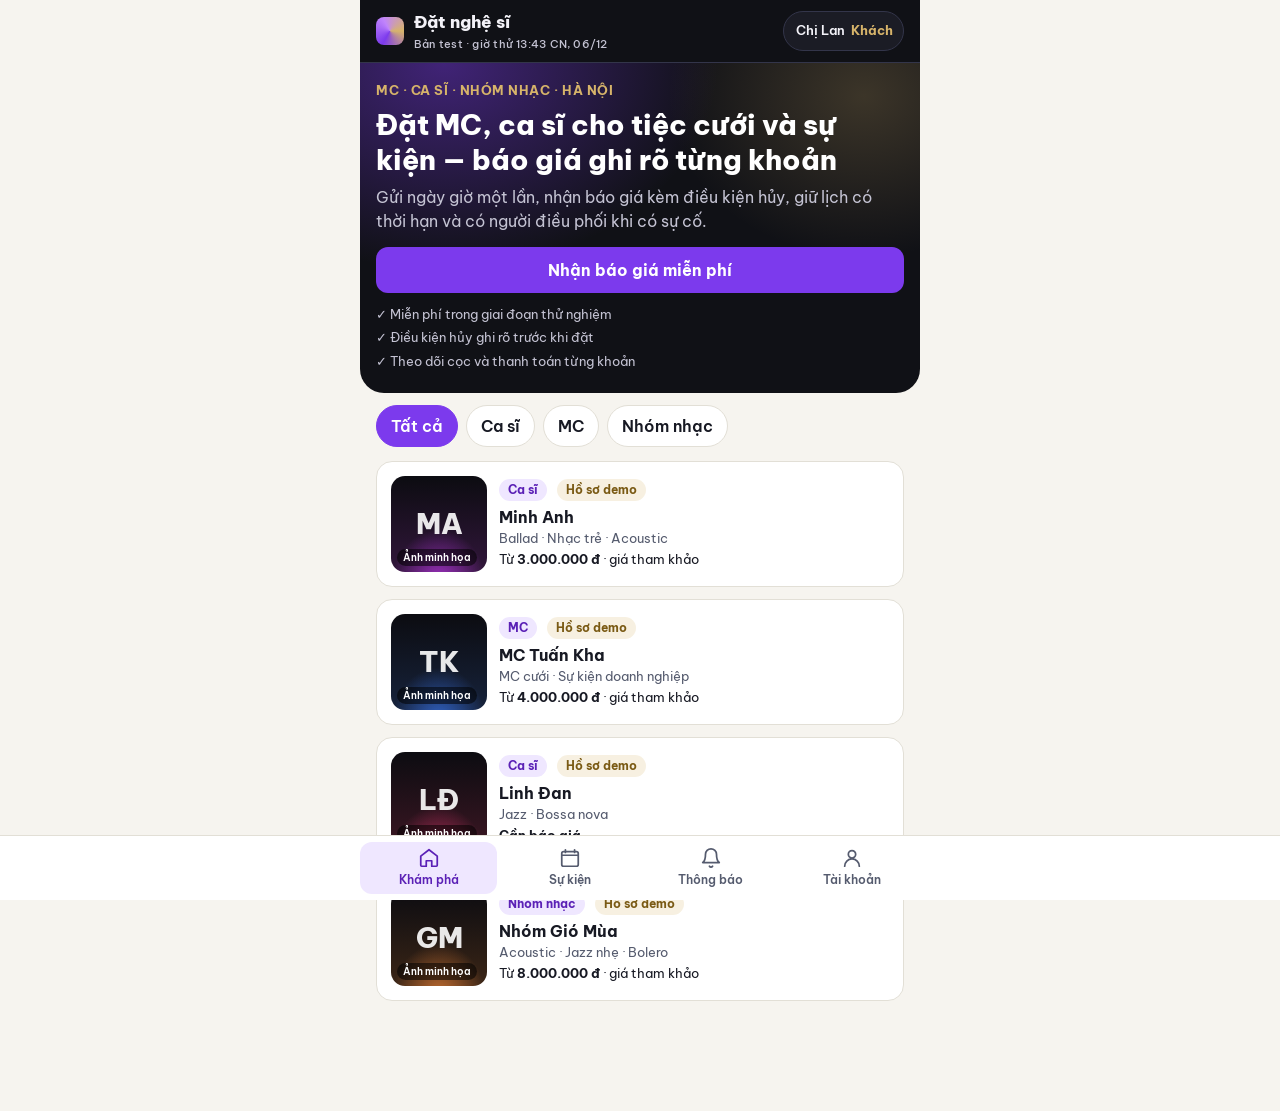
==== index.html @ c124b243 "Add files via upload" ====
<!doctype html>
<html lang="vi">
<head>
<meta charset="utf-8">
<meta name="viewport" content="width=device-width,initial-scale=1,viewport-fit=cover">
<title>Đặt nghệ sĩ — bản test</title>
<meta name="description" content="Bản test: đặt MC, ca sĩ, nhóm nhạc cho tiệc cưới và sự kiện tại Hà Nội.">
<meta name="robots" content="noindex,nofollow">
<meta name="theme-color" content="#101116">
<meta name="apple-mobile-web-app-capable" content="yes">
<meta name="mobile-web-app-capable" content="yes">
<meta name="apple-mobile-web-app-status-bar-style" content="black-translucent">
<meta name="apple-mobile-web-app-title" content="Đặt nghệ sĩ">
<link rel="icon" href="data:image/svg+xml,%3Csvg xmlns='http://www.w3.org/2000/svg' viewBox='0 0 32 32'%3E%3Crect width='32' height='32' rx='8' fill='%237c3aed'/%3E%3Ccircle cx='16' cy='12' r='6' fill='%23d7b46a'/%3E%3Crect x='14' y='17' width='4' height='10' rx='2' fill='%23fff'/%3E%3C/svg%3E">
<link rel="preconnect" href="https://fonts.googleapis.com">
<link rel="preconnect" href="https://fonts.gstatic.com" crossorigin>
<link rel="stylesheet" href="https://fonts.googleapis.com/css2?family=Be+Vietnam+Pro:wght@400;500;600;700;800&display=swap">
<style>
/* Bố cục: khung ứng dụng điện thoại — đầu trang dính, nội dung cuộn, thanh tab dưới. Vùng khám phá là "sân khấu" tối; vùng giao dịch nền giấy sáng (§18). */
:root{
  --stage:#101116; --stage-2:#1b1c25; --stage-line:#33354a; --on-stage:#f3f2f8; --on-stage-2:#c4c3d3;
  --bg:#f6f4ef; --card:#ffffff; --ink:#171923; --ink-2:#555b6e; --line:#e2dfd6;
  --brand:#7c3aed; --brand-ink:#5b21b6; --brand-soft:#efe7ff; --gold:#d7b46a; --gold-ink:#7a5a14;
  --ok:#166534; --ok-bg:#dcfce7; --warn:#8a4b00; --warn-bg:#fff1d6; --bad:#b42318; --bad-bg:#fee4e2; --info:#1e4fa3; --info-bg:#e0ebff; --mute-bg:#eceae4;
  --font:"Be Vietnam Pro",system-ui,-apple-system,"Segoe UI",Roboto,sans-serif;
}
@media (prefers-color-scheme: dark){:root:not([data-theme="light"]){
  --bg:#14151c; --card:#1d1f29; --ink:#eeedf5; --ink-2:#a9abbd; --line:#30323f;
  --brand:#8b5cf6; --brand-ink:#c4b5fd; --brand-soft:#2a2340; --gold-ink:#e2c88a;
  --ok:#86efac; --ok-bg:#12301e; --warn:#fcd38a; --warn-bg:#35270e; --bad:#fca5a5; --bad-bg:#3a1616; --info:#a5c4ff; --info-bg:#16233c; --mute-bg:#262834; color-scheme:dark}}
:root[data-theme="dark"]{
  --bg:#14151c; --card:#1d1f29; --ink:#eeedf5; --ink-2:#a9abbd; --line:#30323f;
  --brand:#8b5cf6; --brand-ink:#c4b5fd; --brand-soft:#2a2340; --gold-ink:#e2c88a;
  --ok:#86efac; --ok-bg:#12301e; --warn:#fcd38a; --warn-bg:#35270e; --bad:#fca5a5; --bad-bg:#3a1616; --info:#a5c4ff; --info-bg:#16233c; --mute-bg:#262834; color-scheme:dark}
*{box-sizing:border-box}
html,body{height:100%}
body{margin:0;background:var(--bg);color:var(--ink);font-family:var(--font);font-size:16px;line-height:1.5;-webkit-tap-highlight-color:transparent}
body::before{content:"";position:fixed;inset:0 0 auto;height:env(safe-area-inset-top,0px);z-index:10;background:var(--stage)}
button,input,select,textarea{font:inherit;color:inherit}
h1,h2,h3{margin:0;line-height:1.25;text-wrap:balance}
p{margin:0}
:focus-visible{outline:3px solid var(--gold);outline-offset:2px;border-radius:8px}
.app{max-width:560px;margin:0 auto;min-height:100%;display:flex;flex-direction:column}
.wrap{padding-left:max(16px,env(safe-area-inset-left,0px));padding-right:max(16px,env(safe-area-inset-right,0px))}
/* đầu trang */
.top{position:sticky;top:env(safe-area-inset-top,0px);z-index:5;background:var(--stage);color:var(--on-stage);display:flex;align-items:center;gap:10px;padding-block:10px;border-bottom:1px solid var(--stage-line)}
.mark{width:28px;height:28px;border-radius:8px;flex:none;background:conic-gradient(from 210deg,#7c3aed,#c084fc,#d7b46a,#7c3aed)}
.brand{font-weight:800;font-size:17px;min-width:0}
.brand small{display:block;font-weight:500;font-size:11px;color:var(--on-stage-2);letter-spacing:.02em}
.who{margin-left:auto;white-space:nowrap;flex:none;display:flex;align-items:center;gap:6px;background:var(--stage-2);border:1px solid var(--stage-line);border-radius:999px;padding:6px 10px 6px 12px;min-height:40px;font-size:13px;font-weight:600;cursor:pointer}
.who .r{color:var(--gold);font-weight:700}
.back{display:inline-flex;align-items:center;gap:6px;min-height:44px;background:none;border:0;color:var(--brand-ink);font-weight:600;padding:0;cursor:pointer}
main{flex:1;padding-block:14px 110px}
/* thanh tab dưới */
.tabs{position:fixed;left:0;right:0;bottom:0;z-index:6;background:var(--card);border-top:1px solid var(--line);padding:6px max(8px,env(safe-area-inset-right,0px)) calc(6px + env(safe-area-inset-bottom,0px)) max(8px,env(safe-area-inset-left,0px))}
.tabs .in{max-width:560px;margin:0 auto;display:grid;grid-template-columns:repeat(4,1fr);gap:4px}
.tab{position:relative;display:flex;flex-direction:column;align-items:center;gap:2px;min-height:52px;justify-content:center;border:0;background:none;border-radius:12px;color:var(--ink-2);font-size:12px;font-weight:600;cursor:pointer}
.tab svg{width:22px;height:22px}
.tab[aria-current="page"]{color:var(--brand-ink);background:var(--brand-soft)}
.dot{position:absolute;top:4px;right:calc(50% - 22px);min-width:18px;height:18px;padding:0 5px;border-radius:999px;background:var(--bad);color:#fff;font-size:11px;display:grid;place-items:center}
/* chung */
.stack{display:grid;gap:12px}
.row{display:flex;gap:10px;align-items:center;flex-wrap:wrap}
.between{display:flex;justify-content:space-between;align-items:flex-start;gap:10px}
.muted{color:var(--ink-2)} .small{font-size:13px}
.card{background:var(--card);border:1px solid var(--line);border-radius:16px;padding:14px}
.kicker{font-size:12px;font-weight:700;letter-spacing:.04em;text-transform:uppercase;color:var(--ink-2)}
.h1{font-size:24px;font-weight:800} .h2{font-size:19px;font-weight:700} .h3{font-size:16px;font-weight:700}
.btn{display:inline-flex;align-items:center;justify-content:center;gap:8px;min-height:46px;padding:10px 16px;border-radius:12px;border:1.5px solid transparent;font-weight:700;cursor:pointer;text-align:center}
.btn:active{translate:0 1px}
.btn:disabled{opacity:.45;cursor:not-allowed}
.primary{background:var(--brand);color:#fff}
.outline{background:transparent;border-color:var(--brand);color:var(--brand-ink)}
.ghost{background:transparent;border-color:var(--line);color:var(--ink)}
.danger{background:transparent;border-color:var(--bad);color:var(--bad)}
.block{width:100%}
.badge{display:inline-flex;align-items:center;padding:2px 10px;border-radius:999px;font-size:12px;font-weight:700;white-space:nowrap}
.t-ok{background:var(--ok-bg);color:var(--ok)} .t-warn{background:var(--warn-bg);color:var(--warn)} .t-bad{background:var(--bad-bg);color:var(--bad)} .t-info{background:var(--info-bg);color:var(--info)} .t-mute{background:var(--mute-bg);color:var(--ink-2)}
.chip{display:inline-block;padding:2px 9px;border-radius:999px;font-size:12px;font-weight:700;background:var(--brand-soft);color:var(--brand-ink)}
.chip.demo{background:rgba(215,180,106,.2);color:var(--gold-ink)}
label{font-size:14px;font-weight:600}
.field{display:grid;gap:5px}
input,select,textarea{width:100%;min-height:46px;padding:10px 12px;border-radius:12px;border:1.5px solid var(--line);background:var(--card)}
textarea{min-height:84px;resize:vertical}
input:focus,select:focus,textarea:focus{outline:none;border-color:var(--brand);box-shadow:0 0 0 3px rgba(124,58,237,.18)}
.hint{font-size:13px;color:var(--ink-2)}
.err{background:var(--bad-bg);color:var(--bad);border-radius:12px;padding:10px 12px;font-weight:600;font-size:14px}
.okmsg{background:var(--ok-bg);color:var(--ok);border-radius:12px;padding:10px 12px;font-weight:600;font-size:14px}
.two{display:grid;gap:10px;grid-template-columns:1fr 1fr}
.money{display:grid;gap:4px;font-variant-numeric:tabular-nums}
.money div{display:flex;justify-content:space-between;gap:10px;padding:4px 0;border-bottom:1px dashed var(--line)}
.money .tot{font-weight:800;border-bottom:0}
.list{display:grid;gap:8px;margin:0;padding:0;list-style:none}
.empty{border:1.5px dashed var(--line);border-radius:16px;padding:18px;text-align:center;color:var(--ink-2)}
/* sân khấu khám phá */
.stage{background:var(--stage);color:var(--on-stage);margin-top:-14px;padding-block:18px 22px;border-radius:0 0 24px 24px;position:relative;overflow:hidden}
.stage::before{content:"";position:absolute;inset:0;background:radial-gradient(70% 90% at 15% 0%,rgba(124,58,237,.45),transparent 70%),radial-gradient(50% 70% at 90% 10%,rgba(215,180,106,.22),transparent 70%);pointer-events:none}
.stage>*{position:relative}
.stage h1{font-size:28px;font-weight:800;color:#fff;margin-top:6px}
.stage p{color:var(--on-stage-2);margin-top:8px}
.eyebrow{color:var(--gold);font-weight:700;font-size:13px;letter-spacing:.04em}
.trust{display:grid;gap:4px;margin-top:12px;font-size:13px;color:var(--on-stage-2)}
.filters{display:flex;gap:8px;overflow-x:auto;padding-block:12px 2px}
.pill{flex:none;min-height:40px;padding:8px 14px;border-radius:999px;border:1px solid var(--line);background:var(--card);font-weight:600;cursor:pointer}
.pill[aria-pressed="true"]{background:var(--brand);color:#fff;border-color:var(--brand)}
.artist{display:grid;grid-template-columns:96px 1fr;gap:12px;align-items:center;cursor:pointer;text-align:left;width:100%}
.vis{aspect-ratio:1;border-radius:14px;position:relative;overflow:hidden;background:radial-gradient(80% 90% at 50% 110%,hsl(var(--h) 75% 55% / .8),transparent 60%),linear-gradient(180deg,#0c0c11,hsl(var(--h) 45% 16%));display:grid;place-items:center;color:rgba(255,255,255,.9);font-weight:800;font-size:28px;max-width:100%}
.vis.big{aspect-ratio:16/9;border-radius:18px;font-size:46px}
.vis span{position:absolute;left:6px;bottom:6px;font-size:10px;font-weight:600;background:rgba(0,0,0,.55);color:#fff;padding:1px 6px;border-radius:99px}
.timeline{display:grid;grid-template-columns:repeat(5,1fr);gap:2px;font-size:11px;text-align:center;color:var(--ink-2)}
.timeline div{display:grid;justify-items:center;gap:4px}
.timeline i{width:24px;height:24px;border-radius:99px;border:2px solid var(--line);display:grid;place-items:center;font-style:normal;font-weight:700;font-size:12px;background:var(--card)}
.timeline .done i{background:var(--brand);border-color:var(--brand);color:#fff}
.timeline .cur{color:var(--ink);font-weight:700} .timeline .cur i{border-color:var(--brand);color:var(--brand-ink)}
.next{background:var(--brand-soft);border-radius:14px;padding:12px;font-weight:600}
.code{font-family:ui-monospace,Menlo,Consolas,monospace;font-weight:700;letter-spacing:.06em}
.thread{display:grid;gap:6px}
.msg{background:var(--card);border:1px solid var(--line);border-radius:12px;padding:8px 10px;max-width:88%}
.msg.me{margin-left:auto;background:var(--brand-soft);border-color:transparent}
.sev-khan{border-left:5px solid var(--bad)} .sev-cao{border-left:5px solid var(--warn)}
/* bảng thử nghiệm */
.sheet-bg{position:fixed;inset:0;background:rgba(10,10,16,.55);z-index:20;display:flex;align-items:flex-end;justify-content:center}
.sheet{background:var(--card);width:100%;max-width:560px;border-radius:20px 20px 0 0;max-height:88%;overflow:auto;padding:16px max(16px,env(safe-area-inset-right,0px)) calc(18px + env(safe-area-inset-bottom,0px)) max(16px,env(safe-area-inset-left,0px))}
.users{display:grid;gap:8px}
.user{display:flex;justify-content:space-between;align-items:center;min-height:50px;padding:8px 12px;border:1.5px solid var(--line);border-radius:12px;background:var(--card);cursor:pointer;text-align:left;width:100%}
.user[aria-current="true"]{border-color:var(--brand);background:var(--brand-soft)}
.clock{font-variant-numeric:tabular-nums;font-weight:700}
.toast{position:fixed;left:50%;translate:-50% 0;bottom:calc(84px + env(safe-area-inset-bottom,0px));z-index:30;background:var(--ink);color:var(--bg);padding:10px 16px;border-radius:12px;font-weight:600;max-width:calc(100% - 32px);text-align:center}
@media (prefers-reduced-motion:reduce){*{transition:none!important;animation:none!important}}
</style>
</head>
<body>


<div class="app">
  <header class="top wrap" id="top"></header>
  <main class="wrap" id="main"></main>
</div>
<nav class="tabs" aria-label="Điều hướng"><div class="in" id="tabs"></div></nav>
<div id="overlay"></div>

<script>
"use strict";
/* ============================================================
   BẢN TEST GIAO DIỆN & LUỒNG — logic nghiệp vụ chạy ngay trong trình duyệt theo đúng quy tắc của backend R2
   (backend thật ở supabase/, đã kiểm thử 101/101 trên PostgreSQL). Dữ liệu là dữ liệu thử, lưu trên máy này.
   ============================================================ */
const H=3600e3, D=24*H, MIN=60e3;
const CFG={hold:60*MIN, buffer:60*MIN, wave:3, respond:24*H, startWin:120*MIN, depMin:20, depMax:50, depDef:30, payConfirm:24*H, suspend:90*D};
const POLICY=[{min:30,pct:100},{min:8,pct:50},{min:0,pct:0}];
const SVC={ca_si:"Ca sĩ",mc:"MC",ban_nhac:"Nhóm nhạc"};
const KIND={bieu_dien:"Biểu diễn",thiet_bi:"Thiết bị",di_chuyen:"Di chuyển",tap_luyen:"Tập luyện",lam_them:"Làm thêm giờ",khac:"Khác"};
const LBL={da_gui:"Đã gửi",dang_tim:"Đang nhận báo giá",da_chon_gia:"Đang giữ lịch",dong:"Đã chốt",huy:"Đã hủy",moi:"Chờ phản hồi",hoi_them:"Nghệ sĩ hỏi thêm",tu_choi:"Không nhận",da_bao_gia:"Đã báo giá",duoc_chon:"Được chọn",bi_tu_choi:"Không được chọn",het_han:"Hết hạn",bi_thay:"Có bản mới",cho_xac_nhan:"Chờ cọc",da_xac_nhan:"Đã xác nhận",dang_thuc_hien:"Đang diễn",cho_hoan_tat:"Chờ khách xác nhận",hoan_thanh:"Hoàn thành",cho_doi_soat:"Chờ xác nhận",da_nhan:"Đã nhận",dang_xu_ly:"Đang xử lý",da_giai_quyet:"Đã giải quyết",cho_duyet:"Chờ duyệt",da_duyet:"Đã duyệt",nhap:"Nháp"};
const TONE={da_xac_nhan:"ok",hoan_thanh:"ok",da_nhan:"ok",da_duyet:"ok",dong:"ok",duoc_chon:"ok",da_giai_quyet:"ok",cho_xac_nhan:"warn",cho_doi_soat:"warn",da_chon_gia:"warn",cho_hoan_tat:"warn",cho_duyet:"warn",hoi_them:"info",moi:"info",dang_tim:"info",da_gui:"info",da_bao_gia:"info",dang_thuc_hien:"info",dang_xu_ly:"info",huy:"bad",tu_choi:"bad",het_han:"mute",bi_tu_choi:"mute",bi_thay:"mute",nhap:"mute"};

const esc=s=>String(s??"").replace(/[&<>"']/g,c=>({"&":"&amp;","<":"&lt;",">":"&gt;",'"':"&quot;","'":"&#39;"}[c]));
const vnd=n=>n==null?"—":Number(n).toLocaleString("vi-VN")+" đ";
const fmtD=new Intl.DateTimeFormat("vi-VN",{timeZone:"Asia/Ho_Chi_Minh",weekday:"short",day:"2-digit",month:"2-digit",hour:"2-digit",minute:"2-digit"});
const fmtT=new Intl.DateTimeFormat("vi-VN",{timeZone:"Asia/Ho_Chi_Minh",hour:"2-digit",minute:"2-digit"});
const dt=ms=>fmtD.format(ms), tm=ms=>fmtT.format(ms);
const range=(a,b)=>`${dt(a)}–${tm(b)}`;
const badge=s=>`<span class="badge t-${TONE[s]||"mute"}">${esc(LBL[s]||s)}</span>`;
const uid=p=>p+"_"+Math.random().toString(36).slice(2,10);
const toLocal=ms=>new Date(ms+7*H).toISOString().slice(0,16);
function parseLocal(v){const m=/^(\d{4})-(\d{2})-(\d{2})T(\d{2}):(\d{2})$/.exec(v||"");if(!m)return null;const [y,mo,d,h,mi]=m.slice(1).map(Number);const ms=Date.UTC(y,mo-1,d,h,mi)-7*H;const b=new Date(ms+7*H);return b.getUTCDate()===d&&b.getUTCMonth()===mo-1?ms:null}
function parseVnd(v){const t=String(v??"").trim().replace(/\s*(đ|vnđ|vnd)$/i,"");if(!t)return null;if(!/^\d+$/.test(t)&&!/^\d{1,3}(?:([.,\s])\d{3})(?:\1\d{3})*$/.test(t))return NaN;const n=Number(t.replace(/[.,\s]/g,""));return Number.isSafeInteger(n)?n:NaN}
class Err extends Error{}
const fail=m=>{throw new Err(m)};

/* ---------- dữ liệu ---------- */
const KEY="dns-test-v1";
function seed(){
  const t0=Date.now();
  const users=[
    {id:"u_lan",name:"Chị Lan",role:"customer",sub:"Khách tổ chức cưới"},
    {id:"u_ks",name:"KS Hồ Tây",role:"customer",sub:"Khách doanh nghiệp"},
    {id:"u_minh",name:"Minh Anh",role:"artist",sub:"Ca sĩ"},
    {id:"u_tuan",name:"MC Tuấn Kha",role:"artist",sub:"MC"},
    {id:"u_linh",name:"Linh Đan",role:"artist",sub:"Ca sĩ jazz"},
    {id:"u_gio",name:"Nhóm Gió Mùa",role:"artist",sub:"Nhóm acoustic"},
    {id:"u_hoa",name:"Hòa",role:"coordinator",sub:"Điều phối"},
  ];
  const A=(id,owner,name,svc,genres,price,hue,bio,events)=>({id,owner,name,svc,genres,price,hue,bio,events,area:"Hà Nội",status:"da_duyet",suspendedUntil:0,payout:null});
  const artists=[
    A("a_minh","u_minh","Minh Anh","ca_si","Ballad · Nhạc trẻ · Acoustic",3000000,285,"Giọng nữ ballad/pop cho tiệc cưới và nhà hàng. Hát cùng beat hoặc guitar đệm.","Cưới · Sinh nhật · Nhà hàng"),
    A("a_tuan","u_tuan","MC Tuấn Kha","mc","MC cưới · Sự kiện doanh nghiệp",4000000,220,"MC song ngữ dẫn lễ cưới truyền thống và hiện đại, khai trương, gala. Cần kịch bản trước 3 ngày.","Cưới · Khai trương · Doanh nghiệp"),
    A("a_linh","u_linh","Linh Đan","ca_si","Jazz · Bossa nova",null,340,"Ca sĩ jazz cho tiệc khách sạn, sự kiện doanh nghiệp và lounge.","Doanh nghiệp · Nhà hàng"),
    A("a_gio","u_gio","Nhóm Gió Mùa","ban_nhac","Acoustic · Jazz nhẹ · Bolero",8000000,25,"Nhóm acoustic 4 người, có loa nhỏ cho không gian dưới 150 khách. Đại diện nhóm xác nhận lịch.","Nhà hàng · Cưới"),
  ];
  artists[0].payout={bank:"Vietcombank",number:"0123456789",holder:"NGUYEN MINH ANH"};
  artists[1].payout={bank:"Techcombank",number:"1903456789012",holder:"TRAN TUAN KHA"};
  return {v:1,offset:0,me:"u_lan",users,artists,requests:[],invitations:[],quotes:[],holds:[],slots:[],bookings:[],payments:[],incidents:[],messages:[],notifs:[],audit:[],deleted:[],created:t0};
}
let S; let mem=null;
function load(){try{const r=localStorage.getItem(KEY);if(r){S=JSON.parse(r);return}}catch(e){} S=mem||seed()}
function save(){mem=S;try{localStorage.setItem(KEY,JSON.stringify(S))}catch(e){}}
const now=()=>Date.now()+S.offset;
const me=()=>S.users.find(u=>u.id===S.me);
const myArtist=()=>S.artists.find(a=>a.owner===S.me);
const artist=id=>S.artists.find(a=>a.id===id);
const userName=id=>(S.users.find(u=>u.id===id)||{}).name||"Người dùng";
function notify(user,text,go){if(user)S.notifs.unshift({id:uid("n"),user,text,go,at:now(),read:false})}
function staffNotify(text,go){S.users.filter(u=>u.role==="coordinator").forEach(u=>notify(u.id,text,go))}
function audit(action,ref){S.audit.unshift({action,ref,by:S.me,at:now()})}
function need(...roles){const u=me();if(!u||S.deleted.includes(u.id))fail("Tài khoản không còn hoạt động.");if(!roles.includes(u.role))fail("Vai trò hiện tại không làm được thao tác này.");return u}

/* ---------- quy tắc nghiệp vụ (giống backend R2) ---------- */
function sweep(){
  const t=now();
  S.invitations.forEach(i=>{if((i.status==="moi"||i.status==="hoi_them")&&i.respondBy<=t){i.status="dong";i.reason="Quá hạn phản hồi";const r=S.requests.find(x=>x.id===i.req);notify(r.customer,`${artist(i.artist).name} không phản hồi đúng hạn — bạn có thể mời người khác`,{v:"req",id:r.id})}});
  S.holds.forEach(h=>{if(h.status==="dang_giu"&&h.expires<=t){h.status="het_han";const s=S.slots.find(x=>x.id===h.slot);s.active=false;const q=S.quotes.find(x=>x.id===h.quote);if(q.status==="duoc_chon")q.status=q.validUntil>t?"da_gui":"het_han";const r=S.requests.find(x=>x.id===h.req);if(r.status==="da_chon_gia")r.status="dang_tim";notify(h.customer,"Giữ lịch đã hết hạn — lịch của nghệ sĩ đã được giải phóng",{v:"req",id:r.id})}});
  S.quotes.forEach(q=>{if(q.status==="da_gui"&&q.validUntil<=t)q.status="het_han"});
  S.payments.forEach(p=>{if(p.status==="cho_doi_soat"&&p.kind!=="hoan_tien"&&t-p.at>CFG.payConfirm&&!p.flagged){p.flagged=true;S.incidents.unshift({id:uid("i"),booking:p.booking,kind:"Tranh chấp tiền",sev:"cao",desc:`Khoản ${vnd(p.amount)} chưa được nghệ sĩ xác nhận sau 24 giờ.`,status:"moi",at:t,res:""});staffNotify("Khoản tiền chưa được xác nhận quá hạn",{v:"booking",id:p.booking})}});
}
const overlap=(artistId,a,b,skip)=>S.slots.some(s=>s.active&&s.artist===artistId&&s.id!==skip&&s.a<b&&s.b>a);
const busy=(artistId,a,b)=>overlap(artistId,a-CFG.buffer,b+CFG.buffer);

function createRequest(f){
  const u=need("customer");
  const s=parseLocal(f.start), e=parseLocal(f.end);
  if(!f.event)fail("Chọn loại sự kiện.");
  if(!SVC[f.svc])fail("Chọn dịch vụ cần thuê.");
  if(s==null||e==null)fail("Nhập ngày giờ bắt đầu và kết thúc hợp lệ.");
  if(e<=s)fail("Giờ kết thúc phải sau giờ bắt đầu.");
  if(e-s>16*H)fail("Một buổi tối đa 16 giờ.");
  if(s<now()+H)fail("Sự kiện cần bắt đầu sau hiện tại ít nhất 1 giờ.");
  if(!f.area||f.area.trim().length<2)fail("Nhập phường/xã hoặc khu vực.");
  const budget=parseVnd(f.budget); if(Number.isNaN(budget))fail("Ngân sách: nhập số tiền VNĐ, ví dụ 5.000.000.");
  const r={id:uid("r"),customer:u.id,event:f.event,svc:f.svc,start:s,end:e,area:f.area.trim(),budget,style:(f.style||"").trim().slice(0,300),contact:(f.contact||"").trim().slice(0,150),notes:(f.notes||"").trim().slice(0,1500),address:null,status:"da_gui",at:now()};
  S.requests.unshift(r); audit("Gửi yêu cầu",r.id); staffNotify(`Yêu cầu mới: ${SVC[r.svc]} cho ${r.event}`,{v:"req",id:r.id});
  if(f.invite)invite(r.id,[f.invite]);
  return r;
}
function invite(reqId,ids){
  sweep();
  const u=me(), r=S.requests.find(x=>x.id===reqId);
  if(!(u.role==="coordinator"||r.customer===u.id))fail("Không có quyền mời cho yêu cầu này.");
  if(!["da_gui","dang_tim"].includes(r.status))fail("Yêu cầu đã chốt hoặc đã đóng.");
  if(!ids.length)fail("Chọn ít nhất một nghệ sĩ.");
  const open=S.invitations.filter(i=>i.req===reqId&&["moi","hoi_them"].includes(i.status)).length;
  const fresh=ids.filter(a=>!S.invitations.some(i=>i.req===reqId&&i.artist===a));
  if(open+fresh.length>CFG.wave)fail(`Mỗi đợt chỉ mời tối đa ${CFG.wave} nghệ sĩ đang chờ phản hồi.`);
  fresh.forEach(aid=>{const a=artist(aid);
    if(a.status!=="da_duyet")fail("Chỉ mời được nghệ sĩ đã duyệt.");
    if(a.suspendedUntil>now())fail(`${a.name} đang tạm ngừng nhận lời mời.`);
    if(a.svc!==r.svc)fail(`${a.name} không cung cấp dịch vụ này.`);
    S.invitations.push({id:uid("v"),req:reqId,artist:aid,status:"moi",reason:"",respondBy:now()+CFG.respond,at:now()});
    notify(a.owner,`Lời mời báo giá: ${r.event} (${r.area})`,{v:"inv"});});
  if(r.status==="da_gui")r.status="dang_tim";
  audit("Mời báo giá",reqId);
}
function respond(invId,action,reason){
  sweep(); const a=myArtist(); need("artist");
  const i=S.invitations.find(x=>x.id===invId&&x.artist===a.id); if(!i)fail("Không tìm thấy lời mời.");
  if(!["moi","hoi_them"].includes(i.status))fail("Lời mời đã được xử lý hoặc quá hạn.");
  if(!reason||reason.trim().length<3)fail(action==="tu_choi"?"Chọn lý do.":"Nhập câu hỏi cho khách.");
  i.status=action;i.reason=reason.trim();
  const r=S.requests.find(x=>x.id===i.req);
  if(action==="hoi_them")S.messages.push({id:uid("m"),req:r.id,artist:a.id,from:S.me,body:reason.trim(),at:now()});
  notify(r.customer,`${a.name} ${action==="tu_choi"?"không nhận":"hỏi thêm về"} ${r.event}`,{v:"req",id:r.id});
}
function sendQuote(reqId,items,depositRaw,days,scope){
  sweep(); need("artist"); const a=myArtist();
  const i=S.invitations.find(x=>x.req===reqId&&x.artist===a.id); if(!i)fail("Bạn chưa được mời báo giá cho yêu cầu này.");
  if(!["moi","hoi_them","da_bao_gia"].includes(i.status))fail(i.reason==="Quá hạn phản hồi"?"Lời mời đã quá hạn phản hồi.":"Lời mời đã đóng.");
  const r=S.requests.find(x=>x.id===reqId); if(!["da_gui","dang_tim"].includes(r.status))fail("Khách đã chốt hoặc đóng yêu cầu.");
  if(!items.length)fail("Báo giá cần ít nhất một hạng mục.");
  items.forEach((it,n)=>{if(Number.isNaN(it.amount)||it.amount<0)fail(`Hạng mục ${n+1}: nhập số tiền VNĐ nguyên dương.`)});
  const total=items.reduce((s,x)=>s+x.amount,0);
  const dep=parseVnd(depositRaw); if(dep==null||Number.isNaN(dep))fail("Tiền cọc: nhập số tiền VNĐ.");
  if(total>0&&(dep*100<total*CFG.depMin||dep*100>total*CFG.depMax))fail(`Tiền cọc phải từ ${CFG.depMin}% đến ${CFG.depMax}% tổng (${vnd(Math.round(total*CFG.depMin/100))} – ${vnd(Math.round(total*CFG.depMax/100))}).`);
  if(!scope||scope.trim().length<10)fail("Mô tả phạm vi ít nhất 10 ký tự.");
  if(S.quotes.some(q=>q.req===reqId&&q.artist===a.id&&q.status==="duoc_chon"))fail("Khách đang giữ lịch theo báo giá hiện tại.");
  const ver=1+Math.max(0,...S.quotes.filter(q=>q.req===reqId&&q.artist===a.id).map(q=>q.ver));
  S.quotes.forEach(q=>{if(q.req===reqId&&q.artist===a.id&&q.status==="da_gui")q.status="bi_thay"});
  const q={id:uid("q"),req:reqId,artist:a.id,ver,status:"da_gui",items,total,deposit:dep,validUntil:Math.min(now()+days*D,r.start),scope:scope.trim(),at:now()};
  S.quotes.push(q);i.status="da_bao_gia";audit("Gửi báo giá",q.id);
  notify(r.customer,`${a.name} đã gửi báo giá${ver>1?" (bản "+ver+")":""}`,{v:"req",id:r.id});
}
function postMessage(reqId,artistId,body){
  const u=me(),r=S.requests.find(x=>x.id===reqId);
  if(!body||!body.trim())fail("Nhập nội dung tin nhắn.");
  let thread=artistId;
  if(u.role==="artist"){thread=myArtist().id;notify(r.customer,"Bạn có tin nhắn mới",{v:"req",id:r.id})}
  else{const i=S.invitations.find(x=>x.req===reqId&&x.artist===artistId);if(!i)fail("Chỉ nhắn được cho nghệ sĩ đã được mời.");
    const booked=S.bookings.some(b=>b.req===reqId&&b.artist===artistId&&b.status!=="huy");
    if(!booked&&["dong","tu_choi"].includes(i.status))fail("Nghệ sĩ này không còn nhận yêu cầu (đã từ chối hoặc quá hạn).");
    if(i.status==="hoi_them")i.respondBy=now()+CFG.respond;
    notify(artist(artistId).owner,"Khách gửi tin nhắn mới",{v:"inv"})}
  S.messages.push({id:uid("m"),req:reqId,artist:thread,from:u.id,body:body.trim().slice(0,2000),at:now()});
}
function acceptQuote(qid){
  sweep(); const u=need("customer"); const q=S.quotes.find(x=>x.id===qid), r=S.requests.find(x=>x.id===q.req);
  if(r.customer!==u.id)fail("Không có quyền.");
  if(q.status==="het_han"||q.validUntil<=now())fail("Báo giá đã hết hạn.");
  if(q.status!=="da_gui")fail("Báo giá không còn khả dụng.");
  if(!["da_gui","dang_tim"].includes(r.status))fail("Yêu cầu đã có lựa chọn đang giữ hoặc đã đóng.");
  if(overlap(q.artist,r.start-CFG.buffer,r.end+CFG.buffer))fail("Khung giờ này nghệ sĩ đã có lịch khác (tính cả thời gian di chuyển).");
  const slot={id:uid("s"),artist:q.artist,kind:"giu_cho",a:r.start-CFG.buffer,b:r.end+CFG.buffer,active:true,note:""};S.slots.push(slot);
  const h={id:uid("h"),quote:q.id,req:r.id,artist:q.artist,customer:u.id,slot:slot.id,status:"dang_giu",expires:now()+CFG.hold};S.holds.push(h);
  q.status="duoc_chon";r.status="da_chon_gia";audit("Giữ lịch",h.id);
  notify(artist(q.artist).owner,"Khách đã chọn báo giá của bạn và đang giữ lịch",{v:"cal"});
  return h;
}
function releaseHold(hid){sweep();const h=S.holds.find(x=>x.id===hid);if(h.status!=="dang_giu")fail("Giữ lịch không còn hiệu lực.");h.status="giai_phong";S.slots.find(s=>s.id===h.slot).active=false;const q=S.quotes.find(x=>x.id===h.quote);if(q.status==="duoc_chon")q.status="da_gui";const r=S.requests.find(x=>x.id===h.req);if(r.status==="da_chon_gia")r.status="dang_tim"}
function confirmBooking(hid,address){
  const u=need("customer");
  const ex=S.bookings.find(b=>b.hold===hid); if(ex)return ex;
  if(!address||address.trim().length<5)fail("Nhập địa chỉ tổ chức cụ thể (ít nhất 5 ký tự).");
  sweep(); const h=S.holds.find(x=>x.id===hid);
  if(h.status==="het_han")fail("Giữ lịch đã hết hạn. Nếu bạn đã chuyển khoản, hãy báo sự cố để điều phối kiểm tra.");
  if(h.status!=="dang_giu")fail("Giữ lịch không còn hiệu lực.");
  const q=S.quotes.find(x=>x.id===h.quote), r=S.requests.find(x=>x.id===h.req);
  let code;do{code=Math.random().toString(16).slice(2,10).toUpperCase()}while(S.bookings.some(b=>b.code===code));
  const b={id:uid("b"),code,req:r.id,quote:q.id,hold:h.id,artist:h.artist,customer:u.id,slot:h.slot,status:"cho_xac_nhan",snap:{ver:q.ver,items:q.items,scope:q.scope,total:q.total,deposit:q.deposit,acceptedAt:now(),policy:POLICY},total:q.total,deposit:q.deposit,start:r.start,end:r.end,refund:null,cancelBy:null,cancelReason:""};
  S.bookings.unshift(b); r.address=address.trim();
  S.slots.find(s=>s.id===h.slot).kind="booking"; h.status="thanh_booking";
  S.quotes.forEach(x=>{if(x.req===r.id&&x.id!==q.id&&x.status==="da_gui")x.status="bi_tu_choi"});
  S.invitations.forEach(i=>{if(i.req===r.id&&i.artist!==h.artist&&["moi","hoi_them","da_bao_gia"].includes(i.status))i.status="dong"});
  r.status="dong"; audit("Tạo booking",b.id);
  notify(artist(b.artist).owner,`Khách xác nhận đặt show ${b.code} — chờ khách chuyển cọc vào tài khoản của bạn`,{v:"booking",id:b.id});
  return b;
}
const paid=b=>S.payments.filter(p=>p.booking===b.id&&p.status==="da_nhan"&&p.kind!=="hoan_tien").reduce((s,p)=>s+p.amount,0);
const pendingIn=b=>S.payments.filter(p=>p.booking===b.id&&p.status==="cho_doi_soat"&&p.kind!=="hoan_tien").reduce((s,p)=>s+p.amount,0);
const refunded=b=>S.payments.filter(p=>p.booking===b.id&&p.kind==="hoan_tien"&&p.status==="da_nhan").reduce((s,p)=>s+p.amount,0);
function reportPayment(bid,kind,amountRaw,note){
  const u=need("customer"); const b=S.bookings.find(x=>x.id===bid);
  if(b.customer!==u.id)fail("Không có quyền."); if(b.status==="huy")fail("Booking đã hủy.");
  const amount=parseVnd(amountRaw); if(!amount||Number.isNaN(amount))fail("Số tiền: nhập số VNĐ nguyên dương.");
  if(amount+pendingIn(b)+paid(b)>b.total)fail("Số tiền vượt quá tổng còn phải trả.");
  S.payments.push({id:uid("p"),booking:bid,kind,amount,status:"cho_doi_soat",note:(note||"").slice(0,300),by:u.id,at:now()});
  notify(artist(b.artist).owner,`Khách báo đã chuyển ${vnd(amount)} cho show ${b.code} — kiểm tra tài khoản và xác nhận`,{v:"booking",id:b.id});
}
function confirmPayment(pid,decision,note){
  const u=me(), p=S.payments.find(x=>x.id===pid), b=S.bookings.find(x=>x.id===p.booking);
  const isArtist=artist(b.artist).owner===u.id, isCustomer=b.customer===u.id, staff=u.role==="coordinator";
  const allowed=(p.kind==="hoan_tien"?isCustomer:isArtist)||staff;
  if(!allowed)fail(p.kind==="hoan_tien"?"Khách là người xác nhận đã nhận lại tiền.":"Nghệ sĩ (người nhận tiền) xác nhận khoản này.");
  if(staff&&!(p.kind==="hoan_tien"?isCustomer:isArtist)&&(!note||note.trim().length<5))fail("Điều phối xác nhận thay cần ghi căn cứ.");
  if(p.status!=="cho_doi_soat")fail("Khoản này đã được xác nhận.");
  if(decision==="tu_choi"&&(!note||note.trim().length<5))fail("Ghi lý do không khớp.");
  p.status=decision;p.verifiedBy=u.id;p.reason=note||"";
  if(decision==="tu_choi"){S.incidents.unshift({id:uid("i"),booking:b.id,kind:"Tranh chấp tiền",sev:"cao",desc:`Khoản ${vnd(p.amount)} bị báo không khớp: ${note}`,status:"moi",at:now(),res:""});staffNotify(`Tranh chấp tiền ở ${b.code}`,{v:"booking",id:b.id})}
  notify(p.by,decision==="da_nhan"?"Khoản tiền đã được xác nhận":"Khoản tiền bị báo không khớp: "+note,{v:"booking",id:b.id});
  if(decision==="da_nhan"&&b.status==="cho_xac_nhan"&&paid(b)>=b.deposit){b.status="da_xac_nhan";audit("Xác nhận booking",b.id);notify(b.customer,`Booking ${b.code} đã được xác nhận`,{v:"booking",id:b.id});notify(artist(b.artist).owner,`Booking ${b.code} đã được xác nhận`,{v:"booking",id:b.id})}
}
function recordRefund(bid,amountRaw,reason){
  const u=me(),b=S.bookings.find(x=>x.id===bid);
  if(!(artist(b.artist).owner===u.id||u.role==="coordinator"))fail("Người nhận tiền ghi nhận hoàn tiền.");
  const amount=parseVnd(amountRaw); if(!amount||Number.isNaN(amount))fail("Số tiền hoàn: nhập số VNĐ nguyên dương.");
  if(!reason||reason.trim().length<5)fail("Ghi lý do hoàn tiền.");
  const pend=S.payments.filter(p=>p.booking===b.id&&p.kind==="hoan_tien"&&p.status!=="tu_choi").reduce((s,p)=>s+p.amount,0);
  if(amount+pend>paid(b))fail("Số hoàn vượt số tiền đã nhận.");
  S.payments.push({id:uid("p"),booking:bid,kind:"hoan_tien",amount,status:"cho_doi_soat",note:reason.trim(),by:u.id,at:now()});
  notify(b.customer,`Đã ghi nhận hoàn ${vnd(amount)} — xác nhận khi bạn nhận được`,{v:"booking",id:b.id});
}
function advance(bid,action){
  const u=me(),b=S.bookings.find(x=>x.id===bid),isArtist=artist(b.artist).owner===u.id,staff=u.role==="coordinator";
  if(action==="bat_dau"){if(!(isArtist||staff))fail("Chỉ nghệ sĩ bấm Bắt đầu.");if(b.status!=="da_xac_nhan")fail("Booking chưa xác nhận.");if(now()<b.start-CFG.startWin)fail("Chưa tới khung giờ bắt đầu.");b.status="dang_thuc_hien"}
  else if(action==="ket_thuc"){if(!(isArtist||staff))fail("Chỉ nghệ sĩ bấm Kết thúc.");if(b.status!=="dang_thuc_hien")fail("Show chưa bắt đầu.");if(now()<b.start)fail("Chưa đến giờ diễn.");b.status="cho_hoan_tat"}
  else if(action==="hoan_tat"){if(!(b.customer===u.id||staff))fail("Khách xác nhận hoàn tất.");if(b.status!=="cho_hoan_tat")fail("Chưa ở bước xác nhận hoàn tất.");b.status="hoan_thanh"}
  audit("Booking: "+action,b.id);
  [b.customer,artist(b.artist).owner].forEach(x=>{if(x!==u.id)notify(x,`Booking ${b.code}: ${LBL[b.status]}`,{v:"booking",id:b.id})});
}
function refundSuggestion(b,who){
  const p=paid(b); if(who!=="customer")return p;
  const days=(b.start-now())/D; const pct=(b.snap.policy.find(r=>days>=r.min)||{pct:0}).pct;
  const dep=Math.min(p,b.deposit); return Math.round(dep*pct/100)+(p-dep);
}
function cancelBooking(bid,reason,force){
  const u=me(),b=S.bookings.find(x=>x.id===bid);
  if(!reason||reason.trim().length<5)fail("Ghi lý do hủy (ít nhất 5 ký tự).");
  if(["hoan_thanh","huy","dang_thuc_hien","cho_hoan_tat"].includes(b.status))fail("Không thể hủy ở trạng thái này.");
  const who=b.customer===u.id?"customer":artist(b.artist).owner===u.id?"artist":"staff";
  b.refund=refundSuggestion(b,who);b.status="huy";b.cancelBy=who;b.cancelReason=reason.trim();
  S.slots.find(s=>s.id===b.slot).active=false;
  if(who==="artist"&&!force&&b.start-now()<24*H){const a=artist(b.artist);a.suspendedUntil=now()+CFG.suspend;S.incidents.unshift({id:uid("i"),booking:b.id,kind:"Nghệ sĩ hủy sát giờ",sev:"khan",desc:"Nghệ sĩ hủy dưới 24 giờ trước giờ diễn. Đã tạm khóa nhận lời mời 90 ngày; hỗ trợ khách tìm người thay (chỉ khi khách đồng ý).",status:"moi",at:now(),res:""})}
  staffNotify(`Booking ${b.code} bị hủy — hoàn đề xuất ${vnd(b.refund)}`,{v:"booking",id:b.id});
  [b.customer,artist(b.artist).owner].forEach(x=>{if(x!==u.id)notify(x,`Booking ${b.code} đã bị hủy: ${reason.trim()}`,{v:"booking",id:b.id})});
  audit("Hủy booking",b.id);
}
function openIncident(bid,kind,desc){
  const b=S.bookings.find(x=>x.id===bid); if(!desc||desc.trim().length<5)fail("Mô tả ngắn sự cố.");
  const sev=b.start-now()<24*H||kind==="Nghệ sĩ không đến"?"khan":"cao";
  S.incidents.unshift({id:uid("i"),booking:bid,kind,sev,desc:desc.trim(),status:"moi",at:now(),res:"",by:S.me});
  staffNotify(`Sự cố ${sev==="khan"?"KHẨN":""} ở ${b.code}: ${kind}`,{v:"booking",id:b.id});
}
function updateIncident(iid,status,res){need("coordinator");const i=S.incidents.find(x=>x.id===iid);if(["da_giai_quyet","dong"].includes(status)&&(!res||res.trim().length<5))fail("Ghi cách xử lý trước khi đóng.");i.status=status;i.res=res||"";if(i.by)notify(i.by,`Sự cố cập nhật: ${LBL[status]||status}`,{v:"booking",id:i.booking})}
function addBusy(startV,endV,note){need("artist");const a=myArtist(),s=parseLocal(startV),e=parseLocal(endV);if(s==null||e==null||e<=s)fail("Nhập khoảng thời gian hợp lệ.");sweep();if(overlap(a.id,s,e))fail("Khung giờ này đã có lịch khác.");S.slots.push({id:uid("s"),artist:a.id,kind:"ngoai",a:s,b:e,active:true,note:(note||"").slice(0,200)})}
function setPayout(bank,number,holder){need("artist");if(!bank||!holder)fail("Nhập ngân hàng và tên chủ tài khoản.");if(!/^\d{6,20}$/.test(number||""))fail("Số tài khoản gồm 6–20 chữ số.");myArtist().payout={bank:bank.trim(),number,holder:holder.trim().toUpperCase()}}
function deleteAccount(){
  const u=me(),a=myArtist();
  if(S.bookings.some(b=>(b.customer===u.id||(a&&b.artist===a.id))&&!["hoan_thanh","huy"].includes(b.status)))fail("Bạn còn booking chưa kết thúc. Hủy hoặc hoàn tất trước khi xóa tài khoản.");
  S.messages.forEach(m=>{if(m.from===u.id)m.body="[Nội dung đã xóa theo yêu cầu người dùng]"});
  S.notifs=S.notifs.filter(n=>n.user!==u.id);
  if(a){a.status="an";a.payout=null;a.name="Nghệ sĩ đã xóa tài khoản";a.bio=""}
  u.name="Người dùng đã xóa";S.deleted.push(u.id);
}

/* ---------- giao diện ---------- */
let V={tab:null,stack:[]}, flash=null, draft={};
const ICON={home:'<path d="M3 10l9-7 9 7v10a1 1 0 0 1-1 1h-5v-6H9v6H4a1 1 0 0 1-1-1z"/>',cal:'<path d="M7 3v3M17 3v3M3 9h18M5 5h14a2 2 0 0 1 2 2v12a2 2 0 0 1-2 2H5a2 2 0 0 1-2-2V7a2 2 0 0 1 2-2z"/>',bell:'<path d="M18 8a6 6 0 0 0-12 0c0 7-3 9-3 9h18s-3-2-3-9M13.7 21a2 2 0 0 1-3.4 0"/>',user:'<path d="M20 21a8 8 0 0 0-16 0M12 12a4 4 0 1 0 0-8 4 4 0 0 0 0 8z"/>',inbox:'<path d="M22 12h-6l-2 3h-4l-2-3H2M5.5 5h13L22 12v6a2 2 0 0 1-2 2H4a2 2 0 0 1-2-2v-6z"/>',list:'<path d="M8 6h13M8 12h13M8 18h13M3 6h.01M3 12h.01M3 18h.01"/>'};
const svg=n=>`<svg viewBox="0 0 24 24" fill="none" stroke="currentColor" stroke-width="1.9" stroke-linecap="round" stroke-linejoin="round" aria-hidden="true">${ICON[n]}</svg>`;
const TABS={customer:[["kham-pha","Khám phá","home"],["su-kien","Sự kiện","cal"],["thong-bao","Thông báo","bell"],["tai-khoan","Tài khoản","user"]],
  artist:[["loi-moi","Lời mời","inbox"],["lich","Lịch & show","cal"],["thong-bao","Thông báo","bell"],["tai-khoan","Hồ sơ","user"]],
  coordinator:[["hang-cho","Hàng chờ","list"],["booking","Booking","cal"],["thong-bao","Thông báo","bell"],["tai-khoan","Tài khoản","user"]]};
const ROLE={customer:"Khách",artist:"Nghệ sĩ",coordinator:"Điều phối"};
const initials=n=>n.split(/\s+/).filter(w=>w.length>1).slice(-2).map(w=>w[0]).join("").toUpperCase();
const vis=(a,big)=>`<div class="vis${big?" big":""}" style="--h:${a.hue}" role="img" aria-label="Ảnh minh họa ${esc(a.name)}">${esc(initials(a.name))}<span>Ảnh minh họa</span></div>`;

function go(view){V.stack.push(view);render();scrollTo(0,0)}
function back(){V.stack.pop();render();scrollTo(0,0)}
function setTab(t){V.tab=t;V.stack=[];render();scrollTo(0,0)}
function toast(t){document.querySelectorAll(".toast").forEach(x=>x.remove());const el=document.createElement("div");el.className="toast";el.role="status";el.textContent=t;document.body.appendChild(el);setTimeout(()=>el.remove(),2600)}
function act(fn,okText){const snap=JSON.stringify(S),vsnap=JSON.stringify(V);try{fn();save();flash=null;if(okText)toast(okText);render()}catch(e){S=JSON.parse(snap);V=JSON.parse(vsnap);const m=e instanceof Err?e.message:"Có lỗi không mong muốn: "+e.message;if(!(e instanceof Err))console.error(e);showErr(m)}}
function showErr(m){const main=document.getElementById("main");let el=main.querySelector(":scope > .err[data-live]");if(!el){el=document.createElement("div");el.className="err";el.setAttribute("role","alert");el.dataset.live="1";main.prepend(el)}el.textContent=m;scrollTo({top:0,behavior:"smooth"})}

function render(){
  sweep(); save();
  const u=me(); if(!V.tab)V.tab=TABS[u.role][0][0];
  const unread=S.notifs.filter(n=>n.user===u.id&&!n.read).length;
  document.getElementById("top").innerHTML=`<span class="mark" aria-hidden="true"></span><div class="brand">Đặt nghệ sĩ<small>Bản test · giờ thử ${esc(dt(now()))}</small></div>
    <button class="who" data-a="sheet" aria-label="Đổi người dùng và công cụ thử nghiệm"><span>${esc(u.name)}</span><span class="r">${ROLE[u.role]}</span></button>`;
  document.getElementById("tabs").innerHTML=TABS[u.role].map(([k,l,i])=>`<button class="tab" data-tab="${k}" ${V.tab===k&&!V.stack.length?'aria-current="page"':""}>${svg(i)}${l}${k==="thong-bao"&&unread?`<span class="dot">${unread}</span>`:""}</button>`).join("");
  const top=V.stack[V.stack.length-1];
  let html="";
  if(top){html=`<button class="back" data-a="back">← Quay lại</button>`+(VIEWS[top.v]||(()=>"Không tìm thấy màn hình."))(top)}
  else html=PAGES[V.tab]();
  document.getElementById("main").innerHTML=(flash?`<div class="err" role="alert">${esc(flash)}</div>`:"")+html;
  flash=null;
  bindMoney();
}
function bindMoney(){document.querySelectorAll("input[data-money]").forEach(el=>el.addEventListener("input",()=>{const d=el.value.replace(/\D/g,"");el.value=d?Number(d).toLocaleString("vi-VN"):"";const t=document.getElementById("qtotal");if(t){let s=0;document.querySelectorAll("input[data-sum]").forEach(x=>s+=Number(x.value.replace(/\D/g,"")||0));t.textContent=vnd(s)}}))}

/* ----- trang theo tab ----- */
const PAGES={
  "kham-pha":()=>{
    const f=V.filter||"";
    const list=S.artists.filter(a=>a.status==="da_duyet"&&(!f||a.svc===f));
    return `<section class="stage wrap" style="margin-inline:calc(-1*max(16px,env(safe-area-inset-left,0px)))">
      <div class="eyebrow">MC · CA SĨ · NHÓM NHẠC · HÀ NỘI</div>
      <h1>Đặt MC, ca sĩ cho tiệc cưới và sự kiện — báo giá ghi rõ từng khoản</h1>
      <p>Gửi ngày giờ một lần, nhận báo giá kèm điều kiện hủy, giữ lịch có thời hạn và có người điều phối khi có sự cố.</p>
      <div class="stack" style="margin-top:14px"><button class="btn primary block" data-a="newreq">Nhận báo giá miễn phí</button></div>
      <div class="trust"><span>✓ Miễn phí trong giai đoạn thử nghiệm</span><span>✓ Điều kiện hủy ghi rõ trước khi đặt</span><span>✓ Theo dõi cọc và thanh toán từng khoản</span></div>
    </section>
    <div class="filters" role="group" aria-label="Lọc dịch vụ">${[["","Tất cả"],["ca_si","Ca sĩ"],["mc","MC"],["ban_nhac","Nhóm nhạc"]].map(([k,l])=>`<button class="pill" data-a="filter" data-v="${k}" aria-pressed="${f===k}">${l}</button>`).join("")}</div>
    <div class="stack" style="margin-top:12px">${list.map(a=>`<button class="card artist" data-a="artist" data-id="${a.id}">${vis(a)}<div style="min-width:0"><div class="row"><span class="chip">${SVC[a.svc]}</span><span class="chip demo">Hồ sơ demo</span></div><div class="h3" style="margin-top:4px">${esc(a.name)}</div><div class="small muted">${esc(a.genres)}</div><div class="small" style="margin-top:2px">${a.price?`Từ <b>${vnd(a.price)}</b> · giá tham khảo`:"<b>Cần báo giá</b>"}</div></div></button>`).join("")||`<div class="empty">Chưa có nghệ sĩ cho dịch vụ này. Gửi yêu cầu để điều phối tìm người giúp.</div>`}</div>`},
  "su-kien":()=>{
    const u=me(),reqs=S.requests.filter(r=>r.customer===u.id);
    if(!reqs.length)return `<div class="stack"><h1 class="h1">Sự kiện của tôi</h1><div class="empty">Bạn chưa có yêu cầu nào.<div style="margin-top:10px"><button class="btn primary" data-a="newreq">Nhận báo giá miễn phí</button></div></div></div>`;
    return `<div class="stack"><div class="between"><h1 class="h1">Sự kiện của tôi</h1><button class="btn outline" data-a="newreq">+ Yêu cầu</button></div>${reqs.map(r=>{const b=S.bookings.find(x=>x.req===r.id&&x.status!=="huy")||S.bookings.find(x=>x.req===r.id);const nq=S.quotes.filter(q=>q.req===r.id&&q.status==="da_gui").length;return `<button class="card" style="text-align:left;width:100%;cursor:pointer" data-a="${b?"booking":"req"}" data-id="${b?b.id:r.id}"><div class="between"><div style="min-width:0"><div class="kicker">${SVC[r.svc]} · ${esc(r.event)}</div><div class="h3">${esc(range(r.start,r.end))}</div><div class="small muted">${esc(r.area)}${b?" · "+esc(artist(b.artist).name):nq?` · ${nq} báo giá mới`:""}</div></div>${badge(b?b.status:r.status)}</div></button>`}).join("")}</div>`},
  "thong-bao":()=>{
    const u=me(),list=S.notifs.filter(n=>n.user===u.id);
    const html=`<div class="stack"><h1 class="h1">Thông báo</h1><p class="hint">Bản test chỉ có thông báo trong ứng dụng. Bản thật sẽ gửi thêm qua Zalo khi có Zalo OA.</p>${list.length?`<ul class="list">${list.map(n=>`<li><button class="card" style="width:100%;text-align:left;cursor:pointer;${n.read?"":"border-left:4px solid var(--brand)"}" data-a="notif" data-id="${n.id}"><div>${esc(n.text)}</div><div class="small muted">${esc(dt(n.at))}</div></button></li>`).join("")}</ul>`:`<div class="empty">Chưa có thông báo.</div>`}</div>`;
    list.forEach(n=>n.read=true);save();return html},
  "tai-khoan":()=>{
    const u=me(),a=myArtist();
    let html=`<div class="stack"><h1 class="h1">${esc(u.name)}</h1><p class="muted">${ROLE[u.role]} · ${esc(u.sub||"")}</p>`;
    if(a){html+=`<section class="card stack"><div class="between"><div class="h2">Hồ sơ nghệ sĩ</div>${badge(a.status)}</div>${vis(a,true)}<div><b>${esc(a.genres)}</b></div><p class="small">${esc(a.bio)}</p><button class="btn ghost" data-a="artist" data-id="${a.id}">Xem như khách thấy</button></section>
      <section class="card stack"><div class="h2">Tài khoản nhận tiền</div><p class="hint">Khách chuyển khoản thẳng cho bạn. Chỉ khách đã có booking với bạn mới thấy thông tin này.</p>
      <div class="field"><label for="pb">Ngân hàng</label><input id="pb" value="${esc(a.payout?.bank||"")}"></div>
      <div class="field"><label for="pn">Số tài khoản</label><input id="pn" inputmode="numeric" value="${esc(a.payout?.number||"")}"></div>
      <div class="field"><label for="ph">Tên chủ tài khoản</label><input id="ph" value="${esc(a.payout?.holder||"")}"></div>
      <button class="btn outline" data-a="payout">Lưu tài khoản nhận tiền</button></section>`}
    html+=`<section class="card stack"><div class="h2">Xóa tài khoản</div><p class="hint">Xóa dữ liệu cá nhân, ẩn danh hồ sơ và thay nội dung tin nhắn đã gửi. Bản ghi giao dịch được giữ ở dạng ẩn danh. Không xóa được khi còn booking chưa kết thúc.</p>
      ${V.confirmDel?`<div class="err">Xóa tài khoản không thể hoàn tác. Bấm "Xóa vĩnh viễn" để tiếp tục.</div><div class="row"><button class="btn danger" data-a="delacc">Xóa vĩnh viễn</button><button class="btn ghost" data-a="nodel">Không xóa</button></div>`:`<button class="btn danger" data-a="askdel">Xóa tài khoản của tôi</button>`}</section>
      <section class="card stack"><div class="h3">Về bản test</div><p class="small muted">Dữ liệu là dữ liệu thử, lưu trên điện thoại này. Đổi vai trò ở nút tên người dùng trên cùng (khách / nghệ sĩ / điều phối) để thử đủ luồng. Có công cụ tua thời gian để thử giữ lịch hết hạn và ngày diễn.</p></section></div>`;
    return html},
  "loi-moi":()=>{
    const a=myArtist(); if(!a)return `<div class="empty">Chưa có hồ sơ nghệ sĩ.</div>`;
    const inv=S.invitations.filter(i=>i.artist===a.id);
    const open=inv.filter(i=>["moi","hoi_them"].includes(i.status)), quoted=inv.filter(i=>i.status==="da_bao_gia");
    return `<div class="stack"><h1 class="h1">Lời mời báo giá</h1>${a.suspendedUntil>now()?`<div class="err">Bạn đang tạm ngừng nhận lời mời tới ${esc(dt(a.suspendedUntil))} do hủy sát giờ.</div>`:""}
      ${open.length?open.map(i=>{const r=S.requests.find(x=>x.id===i.req);return `<article class="card stack"><div class="between"><div style="min-width:0"><div class="kicker">${SVC[r.svc]} · ${esc(r.event)}</div><div class="h3">${esc(range(r.start,r.end))}</div><div class="small muted">${esc(r.area)} · Ngân sách ${r.budget?vnd(r.budget):"chưa xác định"}</div></div>${badge(i.status)}</div>
        ${r.style||r.notes?`<p class="small">${esc([r.style,r.notes].filter(Boolean).join(" · "))}</p>`:""}
        <p class="hint">Hạn phản hồi ${esc(dt(i.respondBy))}. Địa chỉ và liên hệ hiện trường hiện khi khách đặt với bạn.</p>
        <div class="row"><button class="btn primary" data-a="quote" data-id="${r.id}">Gửi giá</button><button class="btn ghost" data-a="askq" data-id="${i.id}">Hỏi thêm</button><button class="btn ghost" data-a="decline" data-id="${i.id}">Không nhận</button><button class="btn ghost" data-a="req" data-id="${r.id}">Tin nhắn</button></div></article>`}).join(""):`<div class="empty">Chưa có lời mời mới. Đổi sang vai trò khách để gửi yêu cầu mời bạn.</div>`}
      ${quoted.length?`<div class="h2" style="margin-top:8px">Đã báo giá</div>${quoted.map(i=>{const r=S.requests.find(x=>x.id===i.req);return `<button class="card" style="text-align:left;cursor:pointer;width:100%" data-a="req" data-id="${r.id}"><div class="between"><div><div class="h3">${esc(r.event)} · ${esc(range(r.start,r.end))}</div><div class="small muted">${esc(r.area)}</div></div>${badge(r.status)}</div></button>`}).join("")}`:""}</div>`},
  "lich":()=>{
    const a=myArtist(); const bks=S.bookings.filter(b=>b.artist===a.id);
    const slots=S.slots.filter(s=>s.artist===a.id&&s.active&&s.b>now()).sort((x,y)=>x.a-y.a);
    const KL={ngoai:"Bận riêng / show ngoài",giu_cho:"Khách đang giữ lịch",booking:"Booking"};
    return `<div class="stack"><h1 class="h1">Lịch & show</h1>
      <div class="h2">Booking</div>${bks.length?bks.map(b=>`<button class="card" style="text-align:left;width:100%;cursor:pointer" data-a="booking" data-id="${b.id}"><div class="between"><div><div class="h3">${esc(S.requests.find(r=>r.id===b.req).event)} · <span class="code">${b.code}</span></div><div class="small muted">${esc(range(b.start,b.end))}</div></div>${badge(b.status)}</div></button>`).join(""):`<div class="empty">Chưa có booking.</div>`}
      <div class="h2">Lịch bận</div><p class="hint">Nhập cả show nhận ngoài để không bị mời trùng. Khách chỉ thấy "bận", không thấy ghi chú.</p>
      ${slots.length?`<ul class="list">${slots.map(s=>`<li class="card small"><b>${esc(range(s.a,s.b))}</b> · ${KL[s.kind]}${s.note?` — ${esc(s.note)}`:""}${s.kind!=="ngoai"?" (đã gồm đệm di chuyển)":""}</li>`).join("")}</ul>`:""}
      <section class="card stack"><div class="h3">Thêm lịch bận</div><div class="two"><div class="field"><label for="bs">Từ</label><input id="bs" type="datetime-local"></div><div class="field"><label for="be">Đến</label><input id="be" type="datetime-local"></div></div>
      <div class="field"><label for="bn">Ghi chú riêng</label><input id="bn" maxlength="200" placeholder="Chỉ bạn và điều phối thấy"></div><button class="btn outline" data-a="busy">Lưu lịch bận</button></section></div>`},
  "hang-cho":()=>{
    const inc=S.incidents.filter(i=>!["da_giai_quyet","dong"].includes(i.status)).sort((x,y)=>(x.sev==="khan"?0:1)-(y.sev==="khan"?0:1));
    const reqs=S.requests.filter(r=>["da_gui","dang_tim"].includes(r.status));
    const pend=S.payments.filter(p=>p.status==="cho_doi_soat");
    return `<div class="stack"><h1 class="h1">Hàng chờ điều phối</h1>
      <div class="two"><div class="card"><div class="kicker">Sự cố mở</div><div class="h1">${inc.length}</div></div><div class="card"><div class="kicker">Yêu cầu đang tìm</div><div class="h1">${reqs.length}</div></div></div>
      <div class="h2">Sự cố</div>${inc.length?inc.map(i=>{const b=S.bookings.find(x=>x.id===i.booking);return `<button class="card sev-${i.sev}" style="text-align:left;width:100%;cursor:pointer" data-a="booking" data-id="${i.booking}"><div class="between"><div style="min-width:0"><div class="kicker">${i.sev==="khan"?"KHẨN · ":""}${esc(i.kind)}</div><div class="small">${esc(i.desc)}</div><div class="small muted">${b?"Booking "+b.code+" · ":""}${esc(dt(i.at))}</div></div>${badge(i.status)}</div></button>`}).join(""):`<div class="empty">Không có sự cố mở.</div>`}
      <div class="h2">Yêu cầu cần mời nghệ sĩ</div>${reqs.length?reqs.map(r=>{const o=S.invitations.filter(i=>i.req===r.id&&["moi","hoi_them"].includes(i.status)).length;return `<button class="card" style="text-align:left;width:100%;cursor:pointer" data-a="req" data-id="${r.id}"><div class="between"><div><div class="kicker">${SVC[r.svc]} · ${esc(r.event)} · ${esc(userName(r.customer))}</div><div class="h3">${esc(range(r.start,r.end))}</div><div class="small muted">${o} lời mời đang chờ</div></div>${o?badge(r.status):'<span class="badge t-warn">Chưa ai được mời</span>'}</div></button>`}).join(""):`<div class="empty">Không có yêu cầu đang mở.</div>`}
      <div class="h2">Khoản tiền chờ xác nhận</div><p class="hint">Người nhận tiền (nghệ sĩ) xác nhận; điều phối chỉ can thiệp khi tranh chấp.</p>${pend.length?pend.map(p=>{const b=S.bookings.find(x=>x.id===p.booking);return `<button class="card small" style="text-align:left;width:100%;cursor:pointer" data-a="booking" data-id="${b.id}"><b>${vnd(p.amount)}</b> · ${p.kind==="hoan_tien"?"Hoàn tiền":"Khách báo đã chuyển"} · <span class="code">${b.code}</span> · ${esc(dt(p.at))}</button>`}).join(""):`<div class="empty">Không có.</div>`}</div>`},
  "booking":()=>`<div class="stack"><h1 class="h1">Tất cả booking</h1>${S.bookings.length?S.bookings.map(b=>`<button class="card" style="text-align:left;width:100%;cursor:pointer" data-a="booking" data-id="${b.id}"><div class="between"><div><div class="h3"><span class="code">${b.code}</span> · ${esc(artist(b.artist).name)}</div><div class="small muted">${esc(range(b.start,b.end))} · ${esc(userName(b.customer))}</div></div>${badge(b.status)}</div></button>`).join(""):`<div class="empty">Chưa có booking.</div>`}</div>`,
};

/* ----- màn hình chi tiết ----- */
const VIEWS={
  artist:({id})=>{const a=artist(id);const u=me();return `<div class="stack">${vis(a,true)}<div class="row"><span class="chip">${SVC[a.svc]}</span><span class="chip demo">Hồ sơ demo</span></div><h1 class="h1">${esc(a.name)}</h1><p class="muted">${esc(a.area)} · ${esc(a.genres)}</p>
    <section class="card stack"><p>${esc(a.bio)}</p><div class="small"><b>Phù hợp:</b> ${esc(a.events)}</div><p class="hint">Clip biểu diễn: hồ sơ demo chưa có video được cấp quyền.</p></section>
    <section class="card"><div class="h3">${a.price?`Từ ${vnd(a.price)}`:"Cần báo giá"}</div><p class="hint">Giá tham khảo chưa phải tổng tiền. Tổng chốt nằm trong báo giá có hạng mục và hạn hiệu lực.</p></section>
    ${u.role==="customer"?`<button class="btn primary block" data-a="newreq" data-id="${a.id}">Nhận báo giá từ ${esc(a.name)}</button>`:""}</div>`},
  newreq:({id})=>{const a=id&&artist(id);const d=draft;return `<form class="stack" id="reqform" novalidate><h1 class="h1">${a?"Nhận báo giá từ "+esc(a.name):"Nhận báo giá miễn phí"}</h1><p class="hint">${a?"Yêu cầu gửi tới nghệ sĩ này và đội điều phối.":"Chưa biết chọn ai cũng được — điều phối sẽ gợi ý người phù hợp."} Địa chỉ cụ thể chỉ cần nhập khi bạn chốt đặt.</p>
    <div class="field"><label for="f-event">Loại sự kiện</label><select id="f-event"><option value="">Chọn loại sự kiện</option>${["Cưới","Sinh nhật","Khai trương","Tiệc nhà hàng","Sự kiện doanh nghiệp","Khác"].map(x=>`<option ${d.event===x?"selected":""}>${x}</option>`).join("")}</select></div>
    <div class="field"><label for="f-svc">Dịch vụ</label><select id="f-svc" ${a?"disabled":""}>${Object.entries(SVC).map(([k,v])=>`<option value="${k}" ${(a?a.svc:d.svc)===k?"selected":""}>${v}</option>`).join("")}</select></div>
    <div class="two"><div class="field"><label for="f-start">Bắt đầu</label><input id="f-start" type="datetime-local" value="${esc(d.start||toLocal(now()+10*D-((now()+7*H)%D)+18*H))}"></div><div class="field"><label for="f-end">Kết thúc</label><input id="f-end" type="datetime-local" value="${esc(d.end||toLocal(now()+10*D-((now()+7*H)%D)+21*H))}"></div></div>
    <div class="field"><label for="f-area">Phường/xã hoặc khu vực</label><input id="f-area" maxlength="80" value="${esc(d.area||"")}" placeholder="VD: Cầu Giấy"></div>
    <div class="field"><label for="f-budget">Ngân sách dự kiến (VNĐ, không bắt buộc)</label><input id="f-budget" inputmode="numeric" data-money value="${esc(d.budget||"")}" placeholder="VD: 5.000.000"></div>
    <div class="field"><label for="f-style">Phong cách / bài mong muốn</label><input id="f-style" maxlength="300" value="${esc(d.style||"")}"></div>
    <div class="field"><label for="f-contact">Người liên hệ tại hiện trường</label><input id="f-contact" maxlength="150" value="${esc(d.contact||"")}" placeholder="Tên và số điện thoại"></div>
    <div class="field"><label for="f-notes">Ghi chú</label><textarea id="f-notes" maxlength="1500">${esc(d.notes||"")}</textarea></div>
    <button class="btn primary block" type="submit" data-id="${a?a.id:""}">Gửi yêu cầu</button></form>`},
  req:({id})=>{
    const r=S.requests.find(x=>x.id===id),u=me(),isCust=r.customer===u.id,isStaff=u.role==="coordinator",a=myArtist();
    const quotes=S.quotes.filter(q=>q.req===id&&q.status!=="bi_thay"&&(u.role!=="artist"||q.artist===a.id));
    const hold=S.holds.filter(h=>h.req===id).slice(-1)[0];
    const activeHold=hold&&hold.status==="dang_giu"?hold:null;
    const invs=S.invitations.filter(i=>i.req===id);
    const booking=S.bookings.find(b=>b.req===id&&b.status!=="huy");
    let html=`<div class="stack"><div class="between"><div><div class="kicker">${SVC[r.svc]} · ${esc(r.event)}</div><h1 class="h1">${esc(range(r.start,r.end))}</h1><p class="muted">${esc(r.area)}</p></div>${badge(r.status)}</div>`;
    if(booking&&u.role!=="artist")html+=`<div class="okmsg">Đã tạo booking <span class="code">${booking.code}</span>. <button class="back" data-a="booking" data-id="${booking.id}">Xem tiến độ →</button></div>`;
    if(activeHold&&isCust){const q=S.quotes.find(x=>x.id===activeHold.quote);const left=Math.max(0,Math.round((activeHold.expires-now())/MIN));
      html+=`<section class="card stack" style="border-color:var(--brand)"><div class="h2">Đang giữ lịch — còn ${left} phút</div><p>Lịch của <b>${esc(artist(q.artist).name)}</b> được giữ tới ${esc(tm(activeHold.expires))}. Xác nhận để tạo booking.</p>${quoteBox(q)}
        <div class="field"><label for="addr">Địa chỉ tổ chức cụ thể</label><input id="addr" maxlength="250" placeholder="Số nhà, đường, phường/xã"></div>
        <label class="row" style="font-weight:500"><input type="checkbox" id="agree" style="width:24px;min-height:24px"> Tôi đồng ý phạm vi, tổng ${vnd(q.total)}, cọc ${vnd(q.deposit)} và điều kiện hủy.</label>
        <button class="btn primary" data-a="confirm" data-id="${activeHold.id}">Xác nhận đặt show</button><button class="btn ghost" data-a="release" data-id="${activeHold.id}">Bỏ giữ lịch, chọn lại</button></section>`}
    if(hold&&hold.status==="het_han"&&isCust&&!booking)html+=`<div class="err">Giữ lịch đã hết hạn và lịch đã được giải phóng. Bạn có thể chọn lại báo giá nếu còn hiệu lực.</div>`;
    html+=`<div class="h2">Báo giá (${quotes.length})</div>`+(quotes.length?quotes.map(q=>{const usable=isCust&&q.status==="da_gui"&&q.validUntil>now()&&!activeHold&&!booking;return `<article class="card stack"><div class="between"><div><div class="h3">${esc(artist(q.artist).name)}</div><div class="small muted">Bản ${q.ver} · hiệu lực tới ${esc(dt(q.validUntil))}</div></div>${badge(q.status)}</div>${quoteBox(q)}${usable?`<button class="btn primary" data-a="accept" data-id="${q.id}">Chọn báo giá này & giữ lịch</button>`:""}</article>`}).join(""):`<div class="empty">${u.role==="artist"?"Bạn chưa gửi báo giá.":"Chưa có báo giá. Bạn sẽ nhận thông báo khi nghệ sĩ gửi giá."}</div>`);
    if(u.role!=="artist"){
      html+=`<div class="h2">Nghệ sĩ đã mời</div>${invs.length?`<ul class="list">${invs.map(i=>`<li class="card small row"><b>${esc(artist(i.artist).name)}</b> ${badge(i.status)} ${i.reason&&["tu_choi","dong"].includes(i.status)?`<span class="muted">${esc(i.reason)}</span>`:""}</li>`).join("")}</ul>`:'<p class="muted small">Chưa mời ai.</p>'}`;
      if(["da_gui","dang_tim"].includes(r.status)&&(isCust||isStaff)){const sug=S.artists.filter(x=>x.status==="da_duyet"&&x.svc===r.svc&&!invs.some(i=>i.artist===x.id));
        if(sug.length)html+=`<section class="card stack"><div class="h3">Gợi ý phù hợp</div><p class="hint">Cùng dịch vụ; người đã bận khung giờ này bị tắt. Mời tối đa ${CFG.wave} người mỗi đợt.</p>${sug.map(x=>{const b=busy(x.id,r.start,r.end)||x.suspendedUntil>now();return `<label class="row" style="font-weight:500"><input type="checkbox" class="inv" value="${x.id}" ${b?"disabled":""} style="width:24px;min-height:24px"> ${esc(x.name)} <span class="muted small">${b?"Bận":x.price?"từ "+vnd(x.price):"cần báo giá"}</span></label>`}).join("")}<button class="btn outline" data-a="invite" data-id="${r.id}">Gửi lời mời báo giá</button></section>`;
        else html+=`<div class="empty">Không còn nghệ sĩ phù hợp chưa mời. Điều phối sẽ liên hệ nếu tìm thêm được người.</div>`}
      html+=`<section class="card stack"><div class="h3">Yêu cầu đã gửi</div><div class="small">Ngân sách: ${r.budget?vnd(r.budget):"chưa xác định"}${r.style?" · "+esc(r.style):""}</div>${r.notes?`<div class="small">${esc(r.notes)}</div>`:""}<div class="small">Địa chỉ: ${r.address?esc(r.address):"nhập khi chốt đặt"}</div></section>`;
    }
    const threadArtist=u.role==="artist"?a.id:(V.thread&&invs.some(i=>i.artist===V.thread)?V.thread:(invs[0]||{}).artist);
    const msgs=S.messages.filter(m=>m.req===id&&(u.role==="artist"?m.artist===a.id:true));
    html+=`<div class="h2">Trao đổi</div><p class="hint">Chỉ khách, nghệ sĩ liên quan và điều phối đọc được. Mỗi nghệ sĩ một luồng riêng.</p><div class="thread">${msgs.map(m=>`<div class="msg ${m.from===u.id?"me":""}"><div class="small muted">${esc(userName(m.from))}${u.role!=="artist"&&m.artist?" · luồng "+esc(artist(m.artist).name):""}</div>${esc(m.body)}</div>`).join("")||'<p class="muted small">Chưa có tin nhắn.</p>'}</div>`;
    if(u.role==="artist"||invs.length)html+=`<div class="stack">${u.role!=="artist"?`<div class="field"><label for="mt">Gửi tới</label><select id="mt">${invs.map(i=>`<option value="${i.artist}" ${i.artist===threadArtist?"selected":""}>${esc(artist(i.artist).name)}</option>`).join("")}</select></div>`:""}<div class="field"><label for="mb">Tin nhắn</label><textarea id="mb" maxlength="2000"></textarea></div><button class="btn outline" data-a="msg" data-id="${id}">Gửi tin nhắn</button></div>`;
    if(isCust&&["da_gui","dang_tim"].includes(r.status))html+=`<button class="btn danger" data-a="closereq" data-id="${id}">Hủy yêu cầu</button>`;
    return html+`</div>`},
  quote:({id})=>{const r=S.requests.find(x=>x.id===id);return `<form class="stack" id="quoteform" data-id="${id}" novalidate><h1 class="h1">Gửi báo giá</h1><p class="muted">${esc(r.event)} · ${esc(range(r.start,r.end))} · ${esc(r.area)}</p>
    <p class="hint">Tổng tiền do hệ thống cộng từ các hạng mục. Cọc phải từ ${CFG.depMin}% đến ${CFG.depMax}% tổng (mặc định ${CFG.depDef}%).</p>
    ${[["bieu_dien","Biểu diễn"],["di_chuyen","Di chuyển"],["thiet_bi","Thiết bị"]].map(([k,l],n)=>`<div class="card stack"><div class="h3">${l}</div><input type="hidden" class="qk" value="${k}"><div class="two"><div class="field"><label for="ql${n}">Mô tả</label><input id="ql${n}" class="ql"></div><div class="field"><label for="qa${n}">Số tiền (VNĐ)</label><input id="qa${n}" class="qa" inputmode="numeric" data-money data-sum></div></div></div>`).join("")}
    <div class="card between"><b>Tổng</b><b id="qtotal">0 đ</b></div>
    <div class="two"><div class="field"><label for="qd">Tiền cọc (VNĐ)</label><input id="qd" inputmode="numeric" data-money></div><div class="field"><label for="qv">Hiệu lực (ngày)</label><input id="qv" type="number" min="1" max="30" value="5"></div></div>
    <div class="field"><label for="qs">Phạm vi dịch vụ</label><textarea id="qs" placeholder="Số bài/set, thời lượng, trang phục, soundcheck…"></textarea></div>
    <p class="hint">Điều kiện hủy áp dụng chung: khách hủy ≥30 ngày hoàn 100% cọc, 8–29 ngày hoàn 50%, ≤7 ngày không hoàn; nghệ sĩ hủy hoàn 100% khách đã trả.</p>
    <button class="btn primary block" type="submit">Gửi báo giá</button></form>`},
  booking:({id})=>{
    const b=S.bookings.find(x=>x.id===id),r=S.requests.find(x=>x.id===b.req),a=artist(b.artist),u=me();
    const isCust=b.customer===u.id,isArtist=a.owner===u.id,staff=u.role==="coordinator";
    const steps=[["cho_xac_nhan","Chờ cọc"],["da_xac_nhan","Đã xác nhận"],["dang_thuc_hien","Đang diễn"],["cho_hoan_tat","Chờ xác nhận"],["hoan_thanh","Hoàn thành"]];
    const idx=steps.findIndex(s=>s[0]===b.status);
    const pays=S.payments.filter(p=>p.booking===b.id), p=paid(b), ended=["huy","hoan_thanh"].includes(b.status);
    let next="",btn="";
    if(b.status==="cho_xac_nhan")next=isCust?(pendingIn(b)?"Đã báo chuyển khoản — chờ nghệ sĩ xác nhận đã nhận.":`Chuyển cọc ${vnd(b.deposit-p)} vào tài khoản nghệ sĩ, rồi bấm "Báo đã chuyển khoản".`):isArtist?"Chờ khách chuyển cọc. Khi tiền vào tài khoản, xác nhận ở mục Tiền.":"Chờ khách chuyển cọc và nghệ sĩ xác nhận.";
    if(b.status==="da_xac_nhan"){const opens=b.start-CFG.startWin;if(isArtist||staff){if(now()>=opens){next="Đã đến khung giờ diễn.";btn=`<button class="btn primary" data-a="adv" data-v="bat_dau" data-id="${b.id}">Bắt đầu biểu diễn</button>`}else next=`Booking đã xác nhận. Nút "Bắt đầu" mở từ ${dt(opens)}.`}else next="Booking đã xác nhận. Chuẩn bị kịch bản và liên hệ hiện trường."}
    if(b.status==="dang_thuc_hien"){next="Show đang diễn ra.";if((isArtist||staff)&&now()>=b.start)btn=`<button class="btn primary" data-a="adv" data-v="ket_thuc" data-id="${b.id}">Kết thúc show</button>`}
    if(b.status==="cho_hoan_tat"){next=isCust?"Xác nhận show đã hoàn tất, hoặc báo sự cố nếu có vấn đề.":"Chờ khách xác nhận hoàn tất.";if(isCust||staff)btn=`<button class="btn primary" data-a="adv" data-v="hoan_tat" data-id="${b.id}">Xác nhận đã hoàn tất</button>`}
    let html=`<div class="stack"><div class="between"><div><div class="kicker">${esc(r.event)} · Booking <span class="code">${b.code}</span></div><h1 class="h1">${esc(a.name)}</h1><p class="muted">${esc(range(b.start,b.end))}</p></div>${badge(b.status)}</div>`;
    html+=b.status==="huy"?`<div class="err">Booking đã hủy (${b.cancelBy==="customer"?"khách":b.cancelBy==="artist"?"nghệ sĩ":"điều phối"}): ${esc(b.cancelReason)}. Hoàn tiền đề xuất theo điều kiện đã đồng ý: <b>${vnd(b.refund)}</b>.</div>`:
      `<div class="timeline">${steps.map(([s,l],i)=>`<div class="${i<idx?"done":i===idx?"cur":""}"><i>${i<idx?"✓":i+1}</i>${l}</div>`).join("")}</div>`;
    if(next)html+=`<div class="next" role="status">${esc(next)}${btn?`<div style="margin-top:8px">${btn}</div>`:""}</div>`;
    if(!ended)html+=`<section class="card stack"><div class="h3">Checklist trước giờ diễn</div><ul class="list small"><li>• Có mặt trước: <b>${esc(tm(b.start-CFG.buffer))}</b> (bắt đầu ${esc(tm(b.start))})</li><li>• Địa điểm: ${isCust||isArtist||staff?esc(r.address):""}</li><li>• Liên hệ hiện trường: ${esc(r.contact||"chưa có — khách bổ sung qua tin nhắn")}</li><li>• Kịch bản/bài hát: ${esc(r.style||"thống nhất qua tin nhắn")}</li></ul></section>`;
    // tiền
    html+=`<section class="card stack"><div class="h2">Tiền</div>`;
    if((isCust||staff)&&a.payout)html+=`<div class="card" style="background:var(--brand-soft);border:0"><div class="small">Chuyển khoản tới nghệ sĩ</div><div><b>${esc(a.payout.bank)}</b> · <span class="code">${esc(a.payout.number)}</span></div><div class="small">${esc(a.payout.holder)}</div><div class="small">Nội dung: <span class="code">DNS ${b.code}</span></div></div>`;
    if((isCust||staff)&&!a.payout)html+=`<div class="err">Nghệ sĩ chưa khai tài khoản nhận tiền — điều phối sẽ liên hệ.</div>`;
    html+=`<div class="money"><div><span>Tổng (đã khóa)</span><b>${vnd(b.total)}</b></div><div><span>Cọc</span><span>${vnd(b.deposit)}</span></div><div><span>Đã nhận (đã xác nhận)</span><span>${vnd(p)}</span></div><div><span>Chờ xác nhận</span><span>${vnd(pendingIn(b))}</span></div>${refunded(b)?`<div><span>Đã hoàn</span><span>${vnd(refunded(b))}</span></div>`:""}<div class="tot"><span>Còn lại</span><span>${vnd(Math.max(0,b.total-p))}</span></div></div>`;
    if(pays.length)html+=`<ul class="list">${pays.map(x=>{const canConfirm=x.status==="cho_doi_soat"&&((x.kind==="hoan_tien"?isCust:isArtist)||staff);return `<li class="card small stack"><div class="between"><span><b>${vnd(x.amount)}</b> · ${x.kind==="coc"?"Cọc":x.kind==="con_lai"?"Phần còn lại":"Hoàn tiền"}</span>${badge(x.status)}</div><span class="muted">${esc(dt(x.at))}${x.note?" · "+esc(x.note):""}${x.reason?" · "+esc(x.reason):""}</span>${canConfirm?`<div class="row"><button class="btn primary" data-a="pay-ok" data-id="${x.id}">${x.kind==="hoan_tien"?"Tôi đã nhận lại":"Đã nhận tiền"}</button><button class="btn ghost" data-a="pay-no" data-id="${x.id}">Không khớp</button></div>`:""}</li>`}).join("")}</ul>`;
    if(isCust&&!ended&&b.total>p+pendingIn(b))html+=`<div class="stack"><div class="two"><div class="field"><label for="pk">Khoản</label><select id="pk"><option value="coc">Cọc</option><option value="con_lai" ${p>=b.deposit?"selected":""}>Phần còn lại</option></select></div><div class="field"><label for="pa">Số tiền (VNĐ)</label><input id="pa" inputmode="numeric" data-money value="${(p<b.deposit?b.deposit-p:b.total-p).toLocaleString("vi-VN")}"></div></div><div class="field"><label for="pnote">Thông tin giao dịch</label><input id="pnote" placeholder="Ngân hàng, giờ chuyển" maxlength="300"></div><button class="btn outline" data-a="pay" data-id="${b.id}">Báo đã chuyển khoản</button></div>`;
    if((isArtist||staff)&&p>0)html+=`<details><summary class="btn ghost">Ghi nhận đã hoàn tiền cho khách</summary><div class="stack" style="margin-top:8px"><div class="field"><label for="ra">Số tiền hoàn</label><input id="ra" inputmode="numeric" data-money></div><div class="field"><label for="rr">Lý do</label><input id="rr"></div><button class="btn outline" data-a="refund" data-id="${b.id}">Ghi nhận hoàn</button></div></details>`;
    html+=`</section>`;
    html+=`<section class="card stack"><div class="h3">Phạm vi đã chấp nhận (bản ${b.snap.ver})</div>${quoteBox({items:b.snap.items,total:b.snap.total,deposit:b.snap.deposit,scope:b.snap.scope})}</section>`;
    // sự cố
    const incs=S.incidents.filter(i=>i.booking===b.id);
    html+=`<div class="h2">Sự cố</div>${incs.map(i=>`<div class="card sev-${i.sev} stack"><div class="between"><b>${i.sev==="khan"?"KHẨN · ":""}${esc(i.kind)}</b>${badge(i.status)}</div><div class="small">${esc(i.desc)}</div>${i.res?`<div class="small"><b>Xử lý:</b> ${esc(i.res)}</div>`:""}${staff&&i.status!=="dong"?`<div class="field"><label for="ir-${i.id}">Ghi chú xử lý</label><input id="ir-${i.id}" value="${esc(i.res)}"></div><div class="row"><button class="btn ghost" data-a="inc" data-v="dang_xu_ly" data-id="${i.id}">Đang xử lý</button><button class="btn outline" data-a="inc" data-v="da_giai_quyet" data-id="${i.id}">Đã giải quyết</button></div>`:""}</div>`).join("")||'<p class="muted small">Không có sự cố.</p>'}`;
    if(!ended)html+=`<details><summary class="btn outline">Báo sự cố</summary><div class="stack" style="margin-top:8px"><div class="field"><label for="ik">Loại</label><select id="ik">${["Trễ giờ","Không liên lạc được","Thiếu thiết bị","Nghệ sĩ không đến","Khác"].map(x=>`<option>${x}</option>`).join("")}</select></div><div class="field"><label for="idesc">Mô tả</label><textarea id="idesc"></textarea></div><button class="btn primary" data-a="incident" data-id="${b.id}">Gửi sự cố cho điều phối</button></div></details>`;
    if(!ended&&["cho_xac_nhan","da_xac_nhan"].includes(b.status)){const sug=refundSuggestion(b,isCust?"customer":"artist");
      html+=`<details><summary class="btn danger">Hủy booking</summary><div class="stack" style="margin-top:8px"><p class="hint">${isCust?`Theo điều kiện đã đồng ý, nếu hủy lúc này bạn được hoàn đề xuất <b>${vnd(sug)}</b>.`:`Nghệ sĩ hủy: hoàn 100% khách đã trả (${vnd(sug)}).${b.start-now()<24*H?" Hủy dưới 24 giờ sẽ bị tạm khóa nhận lời mời 90 ngày, trừ bất khả kháng.":""}`}</p><div class="field"><label for="cr">Lý do hủy</label><input id="cr"></div>${isArtist?`<label class="row" style="font-weight:500"><input type="checkbox" id="cf" style="width:24px;min-height:24px"> Lý do bất khả kháng (ốm nặng có giấy tờ, thiên tai)</label>`:""}<button class="btn danger" data-a="cancel" data-id="${b.id}">Xác nhận hủy</button></div></details>`}
    html+=`<button class="btn ghost" data-a="req" data-id="${r.id}">Tin nhắn và yêu cầu gốc</button></div>`;
    return html},
};
function quoteBox(q){return `<div class="money small">${q.items.map(i=>`<div><span>${KIND[i.kind]}${i.label&&i.label!==KIND[i.kind]?" — "+esc(i.label):""}</span><span>${vnd(i.amount)}</span></div>`).join("")}<div class="tot"><span>Tổng</span><span>${vnd(q.total)}</span></div><div><span>Cọc</span><span>${vnd(q.deposit)}</span></div></div><div class="small"><b>Phạm vi:</b> ${esc(q.scope)}</div>`}

/* ----- bảng thử nghiệm: đổi vai trò, tua thời gian, đặt lại ----- */
function sheet(){
  const o=document.getElementById("overlay");
  const nextShow=S.bookings.filter(b=>["da_xac_nhan","cho_xac_nhan","dang_thuc_hien"].includes(b.status)).sort((x,y)=>x.start-y.start)[0];
  o.innerHTML=`<div class="sheet-bg" data-a="closesheet"><div class="sheet stack" role="dialog" aria-label="Công cụ thử nghiệm">
    <div class="between"><div class="h2">Thử với vai trò</div><button class="btn ghost" data-a="closesheet">Đóng</button></div>
    <div class="users">${S.users.filter(u=>!S.deleted.includes(u.id)).map(u=>`<button class="user" data-a="as" data-id="${u.id}" aria-current="${u.id===S.me}"><span><b>${esc(u.name)}</b><br><span class="small muted">${esc(u.sub)}</span></span><span class="badge t-info">${ROLE[u.role]}</span></button>`).join("")}</div>
    <div class="h2">Tua thời gian</div><p class="hint">Giờ thử: <span class="clock">${esc(dt(now()))}</span>. Dùng để thử giữ lịch hết hạn (60 phút), lời mời quá hạn (24 giờ) và ngày diễn.</p>
    <div class="row"><button class="btn ghost" data-a="tt" data-v="${30*MIN}">+30 phút</button><button class="btn ghost" data-a="tt" data-v="${2*H}">+2 giờ</button><button class="btn ghost" data-a="tt" data-v="${D}">+1 ngày</button>${nextShow?`<button class="btn outline" data-a="ttshow" data-id="${nextShow.id}">Tới 1 giờ trước show ${nextShow.code}</button>`:""}<button class="btn ghost" data-a="ttreset">Về giờ thật</button></div>
    <div class="h2">Dữ liệu thử</div><p class="hint">Dữ liệu lưu trên điện thoại này. Đặt lại để bắt đầu từ đầu.</p>
    ${V.confirmReset?`<div class="row"><button class="btn danger" data-a="reset">Xóa và đặt lại</button><button class="btn ghost" data-a="noreset">Không</button></div>`:`<button class="btn danger" data-a="askreset">Đặt lại dữ liệu thử</button>`}
  </div></div>`;
}
function closeSheet(){document.getElementById("overlay").innerHTML="";V.confirmReset=false}
const val=id=>(document.getElementById(id)||{}).value||"";

document.addEventListener("click",e=>{
  const t=e.target.closest("[data-a],[data-tab]"); if(!t)return;
  if(t.dataset.tab){setTab(t.dataset.tab);return}
  const a=t.dataset.a,id=t.dataset.id,v=t.dataset.v;
  if(a==="sheet")return sheet();
  if(a==="closesheet"){if(e.target===t||t.tagName==="BUTTON")closeSheet();return}
  if(a==="as"){S.me=id;V={tab:null,stack:[]};save();closeSheet();render();toast("Đang dùng: "+userName(id));return}
  if(a==="tt"){S.offset+=Number(v);save();render();sheet();return}
  if(a==="ttshow"){const b=S.bookings.find(x=>x.id===id);S.offset+=Math.max(0,b.start-H-now());save();render();sheet();return}
  if(a==="ttreset"){S.offset=0;save();render();sheet();return}
  if(a==="askreset"){V.confirmReset=true;sheet();return}
  if(a==="noreset"){V.confirmReset=false;sheet();return}
  if(a==="reset"){S=seed();mem=null;save();V={tab:null,stack:[]};closeSheet();render();toast("Đã đặt lại dữ liệu thử");return}
  if(a==="back")return back();
  if(a==="filter"){V.filter=v;render();return}
  if(a==="artist")return go({v:"artist",id});
  if(a==="newreq"){if(me().role!=="customer"){showErr("Đổi sang vai trò khách (nút tên người dùng) để gửi yêu cầu.");return}return go({v:"newreq",id})}
  if(a==="req")return go({v:"req",id});
  if(a==="booking")return go({v:"booking",id});
  if(a==="quote")return go({v:"quote",id});
  if(a==="notif"){const n=S.notifs.find(x=>x.id===id);if(n&&n.go){if(n.go.v==="inv")return setTab("loi-moi");if(n.go.v==="cal")return setTab("lich");return go(n.go)}return}
  if(a==="askq"){go({v:"askform",id});return}
  if(a==="decline"){go({v:"declineform",id});return}
  if(a==="invite")return act(()=>invite(id,[...document.querySelectorAll(".inv:checked")].map(x=>x.value)),"Đã gửi lời mời");
  if(a==="accept")return act(()=>acceptQuote(id),"Đã giữ lịch 60 phút");
  if(a==="release")return act(()=>releaseHold(id),"Đã bỏ giữ lịch");
  if(a==="confirm")return act(()=>{if(!document.getElementById("agree").checked)fail("Tick đồng ý phạm vi và điều kiện hủy.");const b=confirmBooking(id,val("addr"));V.stack.pop();V.stack.push({v:"booking",id:b.id})},"Đã tạo booking");
  if(a==="msg")return act(()=>{postMessage(id,val("mt"),val("mb"));V.thread=val("mt")},"Đã gửi tin nhắn");
  if(a==="closereq")return act(()=>{const r=S.requests.find(x=>x.id===id);if(!["da_gui","dang_tim"].includes(r.status))fail("Không thể hủy.");r.status="huy";S.invitations.forEach(i=>{if(i.req===id&&["moi","hoi_them","da_bao_gia"].includes(i.status))i.status="dong"})},"Đã hủy yêu cầu");
  if(a==="pay")return act(()=>reportPayment(id,val("pk"),val("pa"),val("pnote")),"Đã báo chuyển khoản — chờ nghệ sĩ xác nhận");
  if(a==="pay-ok")return act(()=>confirmPayment(id,"da_nhan",me().role==="coordinator"?"Điều phối xác nhận theo sao kê":""),"Đã xác nhận");
  if(a==="pay-no")return go({v:"payno",id});
  if(a==="refund")return act(()=>recordRefund(id,val("ra"),val("rr")),"Đã ghi nhận hoàn tiền");
  if(a==="adv")return act(()=>advance(id,v),"Đã cập nhật");
  if(a==="incident")return act(()=>openIncident(id,val("ik"),val("idesc")),"Đã gửi sự cố cho điều phối");
  if(a==="inc")return act(()=>updateIncident(id,v,val("ir-"+id)),"Đã cập nhật sự cố");
  if(a==="cancel")return act(()=>cancelBooking(id,val("cr"),(document.getElementById("cf")||{}).checked),"Đã hủy booking");
  if(a==="busy")return act(()=>addBusy(val("bs"),val("be"),val("bn")),"Đã lưu lịch bận");
  if(a==="payout")return act(()=>setPayout(val("pb"),val("pn"),val("ph")),"Đã lưu tài khoản nhận tiền");
  if(a==="askdel"){V.confirmDel=true;render();return}
  if(a==="nodel"){V.confirmDel=false;render();return}
  if(a==="delacc")return act(()=>{deleteAccount();V.confirmDel=false;const next=S.users.find(u=>!S.deleted.includes(u.id));S.me=next.id;V={tab:null,stack:[]}},"Đã xóa tài khoản — chuyển sang người dùng thử khác");
  if(a==="submitask")return act(()=>{respond(id,"hoi_them",val("aq"));V.stack.pop()},"Đã gửi câu hỏi");
  if(a==="submitdecline")return act(()=>{respond(id,"tu_choi",val("dr"));V.stack.pop()},"Đã báo không nhận");
  if(a==="submitpayno")return act(()=>{confirmPayment(id,"tu_choi",val("pr"));V.stack.pop()},"Đã báo không khớp — điều phối sẽ xử lý");
});
Object.assign(VIEWS,{
  askform:({id})=>`<div class="stack"><h1 class="h1">Hỏi thêm khách</h1><div class="field"><label for="aq">Câu hỏi</label><textarea id="aq"></textarea></div><button class="btn primary" data-a="submitask" data-id="${id}">Gửi câu hỏi</button></div>`,
  declineform:({id})=>`<div class="stack"><h1 class="h1">Không nhận yêu cầu</h1><div class="field"><label for="dr">Lý do</label><select id="dr">${["Không rảnh khung giờ này","Ngân sách thấp hơn mức nhận","Địa điểm quá xa","Thiếu thiết bị yêu cầu","Không đúng phong cách"].map(x=>`<option>${x}</option>`).join("")}</select></div><button class="btn danger" data-a="submitdecline" data-id="${id}">Xác nhận không nhận</button></div>`,
  payno:({id})=>`<div class="stack"><h1 class="h1">Khoản tiền không khớp</h1><p class="hint">Điều phối sẽ nhận phiếu sự cố tranh chấp tiền.</p><div class="field"><label for="pr">Lý do</label><textarea id="pr" placeholder="VD: Không thấy tiền trong tài khoản"></textarea></div><button class="btn danger" data-a="submitpayno" data-id="${id}">Gửi</button></div>`,
});
document.addEventListener("submit",e=>{
  e.preventDefault();
  if(e.target.id==="reqform"){const aId=e.target.querySelector("[type=submit]").dataset.id;
    const f={event:val("f-event"),svc:aId?artist(aId).svc:val("f-svc"),start:val("f-start"),end:val("f-end"),area:val("f-area"),budget:val("f-budget"),style:val("f-style"),contact:val("f-contact"),notes:val("f-notes"),invite:aId||null};
    draft=f; act(()=>{const r=createRequest(f);draft={};V.stack=[];V.tab="su-kien";V.stack.push({v:"req",id:r.id})},"Đã gửi yêu cầu");}
  if(e.target.id==="quoteform"){const id=e.target.dataset.id;const ks=[...e.target.querySelectorAll(".qk")].map(x=>x.value),ls=[...e.target.querySelectorAll(".ql")].map(x=>x.value),as=[...e.target.querySelectorAll(".qa")].map(x=>x.value);
    act(()=>{const items=ks.map((k,n)=>({kind:k,label:ls[n].trim()||KIND[k],amount:parseVnd(as[n])})).filter(x=>x.amount!==null);sendQuote(id,items,val("qd"),Number(val("qv"))||5,val("qs"));V.stack.pop()},"Đã gửi báo giá");}
});
setInterval(()=>{const before=JSON.stringify([S.holds.map(h=>h.status),S.invitations.map(i=>i.status)]);sweep();if(JSON.stringify([S.holds.map(h=>h.status),S.invitations.map(i=>i.status)])!==before){save();render()}},20000);
load(); render();
</script>

</body>
</html>
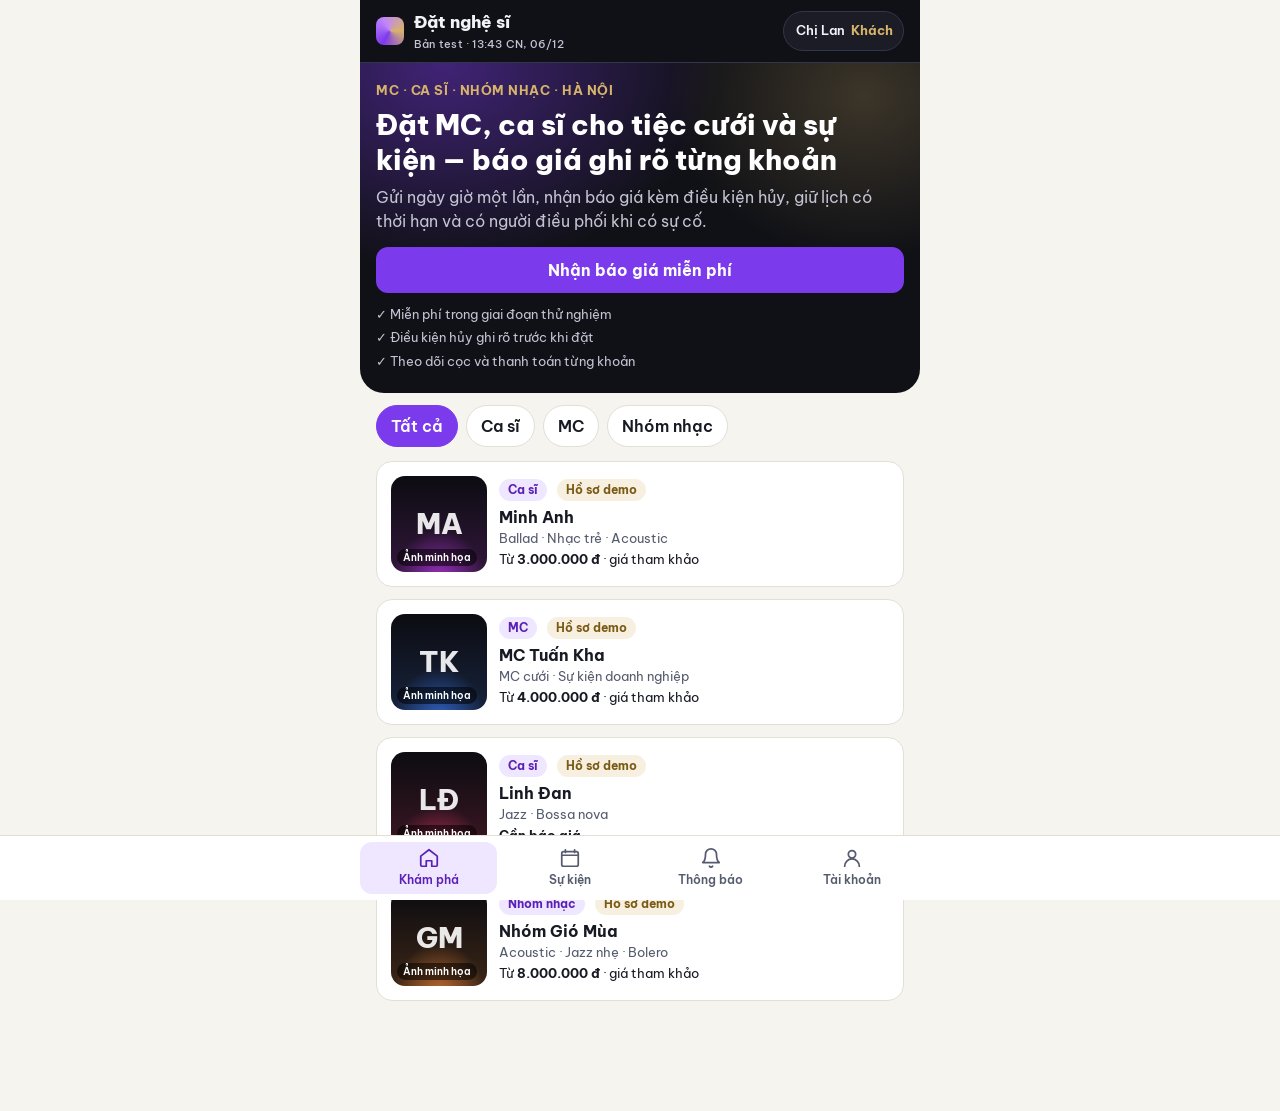
==== commit b664b6f8: "Add files via upload" ====
--- a/index.html
+++ b/index.html
@@ -11,7 +11,9 @@
 <meta name="mobile-web-app-capable" content="yes">
 <meta name="apple-mobile-web-app-status-bar-style" content="black-translucent">
 <meta name="apple-mobile-web-app-title" content="Đặt nghệ sĩ">
-<link rel="icon" href="data:image/svg+xml,%3Csvg xmlns='http://www.w3.org/2000/svg' viewBox='0 0 32 32'%3E%3Crect width='32' height='32' rx='8' fill='%237c3aed'/%3E%3Ccircle cx='16' cy='12' r='6' fill='%23d7b46a'/%3E%3Crect x='14' y='17' width='4' height='10' rx='2' fill='%23fff'/%3E%3C/svg%3E">
+<link rel="apple-touch-icon" href="[data-uri]">
+<link rel="icon" type="image/png" href="[data-uri]">
+<style>:root{padding-top:env(safe-area-inset-top,0px)}html{-webkit-text-size-adjust:100%}</style>
 <link rel="preconnect" href="https://fonts.googleapis.com">
 <link rel="preconnect" href="https://fonts.gstatic.com" crossorigin>
 <link rel="stylesheet" href="https://fonts.googleapis.com/css2?family=Be+Vietnam+Pro:wght@400;500;600;700;800&display=swap">
@@ -46,7 +48,7 @@
 .top{position:sticky;top:env(safe-area-inset-top,0px);z-index:5;background:var(--stage);color:var(--on-stage);display:flex;align-items:center;gap:10px;padding-block:10px;border-bottom:1px solid var(--stage-line)}
 .mark{width:28px;height:28px;border-radius:8px;flex:none;background:conic-gradient(from 210deg,#7c3aed,#c084fc,#d7b46a,#7c3aed)}
 .brand{font-weight:800;font-size:17px;min-width:0}
-.brand small{display:block;font-weight:500;font-size:11px;color:var(--on-stage-2);letter-spacing:.02em}
+.brand small{display:block;font-weight:500;font-size:11px;color:var(--on-stage-2);letter-spacing:.02em;white-space:nowrap;overflow:hidden;text-overflow:ellipsis}
 .who{margin-left:auto;white-space:nowrap;flex:none;display:flex;align-items:center;gap:6px;background:var(--stage-2);border:1px solid var(--stage-line);border-radius:999px;padding:6px 10px 6px 12px;min-height:40px;font-size:13px;font-weight:600;cursor:pointer}
 .who .r{color:var(--gold);font-weight:700}
 .back{display:inline-flex;align-items:center;gap:6px;min-height:44px;background:none;border:0;color:var(--brand-ink);font-weight:600;padding:0;cursor:pointer}
@@ -54,7 +56,9 @@
 /* thanh tab dưới */
 .tabs{position:fixed;left:0;right:0;bottom:0;z-index:6;background:var(--card);border-top:1px solid var(--line);padding:6px max(8px,env(safe-area-inset-right,0px)) calc(6px + env(safe-area-inset-bottom,0px)) max(8px,env(safe-area-inset-left,0px))}
 .tabs .in{max-width:560px;margin:0 auto;display:grid;grid-template-columns:repeat(4,1fr);gap:4px}
-.tab{position:relative;display:flex;flex-direction:column;align-items:center;gap:2px;min-height:52px;justify-content:center;border:0;background:none;border-radius:12px;color:var(--ink-2);font-size:12px;font-weight:600;cursor:pointer}
+.tab{position:relative;display:flex;flex-direction:column;align-items:center;gap:2px;min-height:52px;min-width:0;justify-content:center;border:0;background:none;border-radius:12px;color:var(--ink-2);font-size:12px;font-weight:600;cursor:pointer;white-space:nowrap;padding:0 2px}
+.tab span.l{max-width:100%;overflow:hidden;text-overflow:ellipsis}
+@media (max-width:360px){.tab{font-size:11px}}
 .tab svg{width:22px;height:22px}
 .tab[aria-current="page"]{color:var(--brand-ink);background:var(--brand-soft)}
 .dot{position:absolute;top:4px;right:calc(50% - 22px);min-width:18px;height:18px;padding:0 5px;border-radius:999px;background:var(--bad);color:#fff;font-size:11px;display:grid;place-items:center}
@@ -79,14 +83,18 @@
 .chip{display:inline-block;padding:2px 9px;border-radius:999px;font-size:12px;font-weight:700;background:var(--brand-soft);color:var(--brand-ink)}
 .chip.demo{background:rgba(215,180,106,.2);color:var(--gold-ink)}
 label{font-size:14px;font-weight:600}
-.field{display:grid;gap:5px}
-input,select,textarea{width:100%;min-height:46px;padding:10px 12px;border-radius:12px;border:1.5px solid var(--line);background:var(--card)}
+.field{display:grid;gap:5px;min-width:0}
+input,select,textarea{width:100%;max-width:100%;min-width:0;min-height:46px;padding:10px 12px;border-radius:12px;border:1.5px solid var(--line);background:var(--card)}
 textarea{min-height:84px;resize:vertical}
 input:focus,select:focus,textarea:focus{outline:none;border-color:var(--brand);box-shadow:0 0 0 3px rgba(124,58,237,.18)}
 .hint{font-size:13px;color:var(--ink-2)}
 .err{background:var(--bad-bg);color:var(--bad);border-radius:12px;padding:10px 12px;font-weight:600;font-size:14px}
 .okmsg{background:var(--ok-bg);color:var(--ok);border-radius:12px;padding:10px 12px;font-weight:600;font-size:14px}
-.two{display:grid;gap:10px;grid-template-columns:1fr 1fr}
+.two{display:grid;gap:10px;grid-template-columns:repeat(2,minmax(0,1fr))}
+.two>*{min-width:0}
+input[type=datetime-local]{-webkit-appearance:none;appearance:none;display:block;text-align:left;line-height:1.4}
+input[type=datetime-local]::-webkit-date-and-time-value{text-align:left}
+.app{overflow-x:clip}
 .money{display:grid;gap:4px;font-variant-numeric:tabular-nums}
 .money div{display:flex;justify-content:space-between;gap:10px;padding:4px 0;border-bottom:1px dashed var(--line)}
 .money .tot{font-weight:800;border-bottom:0}
@@ -125,7 +133,7 @@
 .user{display:flex;justify-content:space-between;align-items:center;min-height:50px;padding:8px 12px;border:1.5px solid var(--line);border-radius:12px;background:var(--card);cursor:pointer;text-align:left;width:100%}
 .user[aria-current="true"]{border-color:var(--brand);background:var(--brand-soft)}
 .clock{font-variant-numeric:tabular-nums;font-weight:700}
-.toast{position:fixed;left:50%;translate:-50% 0;bottom:calc(84px + env(safe-area-inset-bottom,0px));z-index:30;background:var(--ink);color:var(--bg);padding:10px 16px;border-radius:12px;font-weight:600;max-width:calc(100% - 32px);text-align:center}
+.toast{position:fixed;left:50%;translate:-50% 0;top:calc(84px + env(safe-area-inset-top,0px));font-size:14px;z-index:30;background:var(--ink);color:var(--bg);padding:10px 16px;border-radius:12px;font-weight:600;max-width:calc(100% - 32px);text-align:center}
 @media (prefers-reduced-motion:reduce){*{transition:none!important;animation:none!important}}
 </style>
 </head>
@@ -403,7 +411,7 @@
 const ICON={home:'<path d="M3 10l9-7 9 7v10a1 1 0 0 1-1 1h-5v-6H9v6H4a1 1 0 0 1-1-1z"/>',cal:'<path d="M7 3v3M17 3v3M3 9h18M5 5h14a2 2 0 0 1 2 2v12a2 2 0 0 1-2 2H5a2 2 0 0 1-2-2V7a2 2 0 0 1 2-2z"/>',bell:'<path d="M18 8a6 6 0 0 0-12 0c0 7-3 9-3 9h18s-3-2-3-9M13.7 21a2 2 0 0 1-3.4 0"/>',user:'<path d="M20 21a8 8 0 0 0-16 0M12 12a4 4 0 1 0 0-8 4 4 0 0 0 0 8z"/>',inbox:'<path d="M22 12h-6l-2 3h-4l-2-3H2M5.5 5h13L22 12v6a2 2 0 0 1-2 2H4a2 2 0 0 1-2-2v-6z"/>',list:'<path d="M8 6h13M8 12h13M8 18h13M3 6h.01M3 12h.01M3 18h.01"/>'};
 const svg=n=>`<svg viewBox="0 0 24 24" fill="none" stroke="currentColor" stroke-width="1.9" stroke-linecap="round" stroke-linejoin="round" aria-hidden="true">${ICON[n]}</svg>`;
 const TABS={customer:[["kham-pha","Khám phá","home"],["su-kien","Sự kiện","cal"],["thong-bao","Thông báo","bell"],["tai-khoan","Tài khoản","user"]],
-  artist:[["loi-moi","Lời mời","inbox"],["lich","Lịch & show","cal"],["thong-bao","Thông báo","bell"],["tai-khoan","Hồ sơ","user"]],
+  artist:[["loi-moi","Lời mời","inbox"],["lich","Lịch","cal"],["thong-bao","Thông báo","bell"],["tai-khoan","Hồ sơ","user"]],
   coordinator:[["hang-cho","Hàng chờ","list"],["booking","Booking","cal"],["thong-bao","Thông báo","bell"],["tai-khoan","Tài khoản","user"]]};
 const ROLE={customer:"Khách",artist:"Nghệ sĩ",coordinator:"Điều phối"};
 const initials=n=>n.split(/\s+/).filter(w=>w.length>1).slice(-2).map(w=>w[0]).join("").toUpperCase();
@@ -420,9 +428,9 @@
   sweep(); save();
   const u=me(); if(!V.tab)V.tab=TABS[u.role][0][0];
   const unread=S.notifs.filter(n=>n.user===u.id&&!n.read).length;
-  document.getElementById("top").innerHTML=`<span class="mark" aria-hidden="true"></span><div class="brand">Đặt nghệ sĩ<small>Bản test · giờ thử ${esc(dt(now()))}</small></div>
+  document.getElementById("top").innerHTML=`<span class="mark" aria-hidden="true"></span><div class="brand">Đặt nghệ sĩ<small>Bản test · ${esc(dt(now()))}</small></div>
     <button class="who" data-a="sheet" aria-label="Đổi người dùng và công cụ thử nghiệm"><span>${esc(u.name)}</span><span class="r">${ROLE[u.role]}</span></button>`;
-  document.getElementById("tabs").innerHTML=TABS[u.role].map(([k,l,i])=>`<button class="tab" data-tab="${k}" ${V.tab===k&&!V.stack.length?'aria-current="page"':""}>${svg(i)}${l}${k==="thong-bao"&&unread?`<span class="dot">${unread}</span>`:""}</button>`).join("");
+  document.getElementById("tabs").innerHTML=TABS[u.role].map(([k,l,i])=>`<button class="tab" data-tab="${k}" ${V.tab===k&&!V.stack.length?'aria-current="page"':""}>${svg(i)}<span class="l">${l}</span>${k==="thong-bao"&&unread?`<span class="dot">${unread}</span>`:""}</button>`).join("");
   const top=V.stack[V.stack.length-1];
   let html="";
   if(top){html=`<button class="back" data-a="back">← Quay lại</button>`+(VIEWS[top.v]||(()=>"Không tìm thấy màn hình."))(top)}
@@ -486,7 +494,7 @@
       <div class="h2">Booking</div>${bks.length?bks.map(b=>`<button class="card" style="text-align:left;width:100%;cursor:pointer" data-a="booking" data-id="${b.id}"><div class="between"><div><div class="h3">${esc(S.requests.find(r=>r.id===b.req).event)} · <span class="code">${b.code}</span></div><div class="small muted">${esc(range(b.start,b.end))}</div></div>${badge(b.status)}</div></button>`).join(""):`<div class="empty">Chưa có booking.</div>`}
       <div class="h2">Lịch bận</div><p class="hint">Nhập cả show nhận ngoài để không bị mời trùng. Khách chỉ thấy "bận", không thấy ghi chú.</p>
       ${slots.length?`<ul class="list">${slots.map(s=>`<li class="card small"><b>${esc(range(s.a,s.b))}</b> · ${KL[s.kind]}${s.note?` — ${esc(s.note)}`:""}${s.kind!=="ngoai"?" (đã gồm đệm di chuyển)":""}</li>`).join("")}</ul>`:""}
-      <section class="card stack"><div class="h3">Thêm lịch bận</div><div class="two"><div class="field"><label for="bs">Từ</label><input id="bs" type="datetime-local"></div><div class="field"><label for="be">Đến</label><input id="be" type="datetime-local"></div></div>
+      <section class="card stack"><div class="h3">Thêm lịch bận</div><div class="stack"><div class="field"><label for="bs">Từ</label><input id="bs" type="datetime-local"></div><div class="field"><label for="be">Đến</label><input id="be" type="datetime-local"></div></div>
       <div class="field"><label for="bn">Ghi chú riêng</label><input id="bn" maxlength="200" placeholder="Chỉ bạn và điều phối thấy"></div><button class="btn outline" data-a="busy">Lưu lịch bận</button></section></div>`},
   "hang-cho":()=>{
     const inc=S.incidents.filter(i=>!["da_giai_quyet","dong"].includes(i.status)).sort((x,y)=>(x.sev==="khan"?0:1)-(y.sev==="khan"?0:1));
@@ -509,7 +517,7 @@
   newreq:({id})=>{const a=id&&artist(id);const d=draft;return `<form class="stack" id="reqform" novalidate><h1 class="h1">${a?"Nhận báo giá từ "+esc(a.name):"Nhận báo giá miễn phí"}</h1><p class="hint">${a?"Yêu cầu gửi tới nghệ sĩ này và đội điều phối.":"Chưa biết chọn ai cũng được — điều phối sẽ gợi ý người phù hợp."} Địa chỉ cụ thể chỉ cần nhập khi bạn chốt đặt.</p>
     <div class="field"><label for="f-event">Loại sự kiện</label><select id="f-event"><option value="">Chọn loại sự kiện</option>${["Cưới","Sinh nhật","Khai trương","Tiệc nhà hàng","Sự kiện doanh nghiệp","Khác"].map(x=>`<option ${d.event===x?"selected":""}>${x}</option>`).join("")}</select></div>
     <div class="field"><label for="f-svc">Dịch vụ</label><select id="f-svc" ${a?"disabled":""}>${Object.entries(SVC).map(([k,v])=>`<option value="${k}" ${(a?a.svc:d.svc)===k?"selected":""}>${v}</option>`).join("")}</select></div>
-    <div class="two"><div class="field"><label for="f-start">Bắt đầu</label><input id="f-start" type="datetime-local" value="${esc(d.start||toLocal(now()+10*D-((now()+7*H)%D)+18*H))}"></div><div class="field"><label for="f-end">Kết thúc</label><input id="f-end" type="datetime-local" value="${esc(d.end||toLocal(now()+10*D-((now()+7*H)%D)+21*H))}"></div></div>
+    <div class="stack"><div class="field"><label for="f-start">Bắt đầu</label><input id="f-start" type="datetime-local" value="${esc(d.start||toLocal(now()+10*D-((now()+7*H)%D)+18*H))}"></div><div class="field"><label for="f-end">Kết thúc</label><input id="f-end" type="datetime-local" value="${esc(d.end||toLocal(now()+10*D-((now()+7*H)%D)+21*H))}"></div></div>
     <div class="field"><label for="f-area">Phường/xã hoặc khu vực</label><input id="f-area" maxlength="80" value="${esc(d.area||"")}" placeholder="VD: Cầu Giấy"></div>
     <div class="field"><label for="f-budget">Ngân sách dự kiến (VNĐ, không bắt buộc)</label><input id="f-budget" inputmode="numeric" data-money value="${esc(d.budget||"")}" placeholder="VD: 5.000.000"></div>
     <div class="field"><label for="f-style">Phong cách / bài mong muốn</label><input id="f-style" maxlength="300" value="${esc(d.style||"")}"></div>
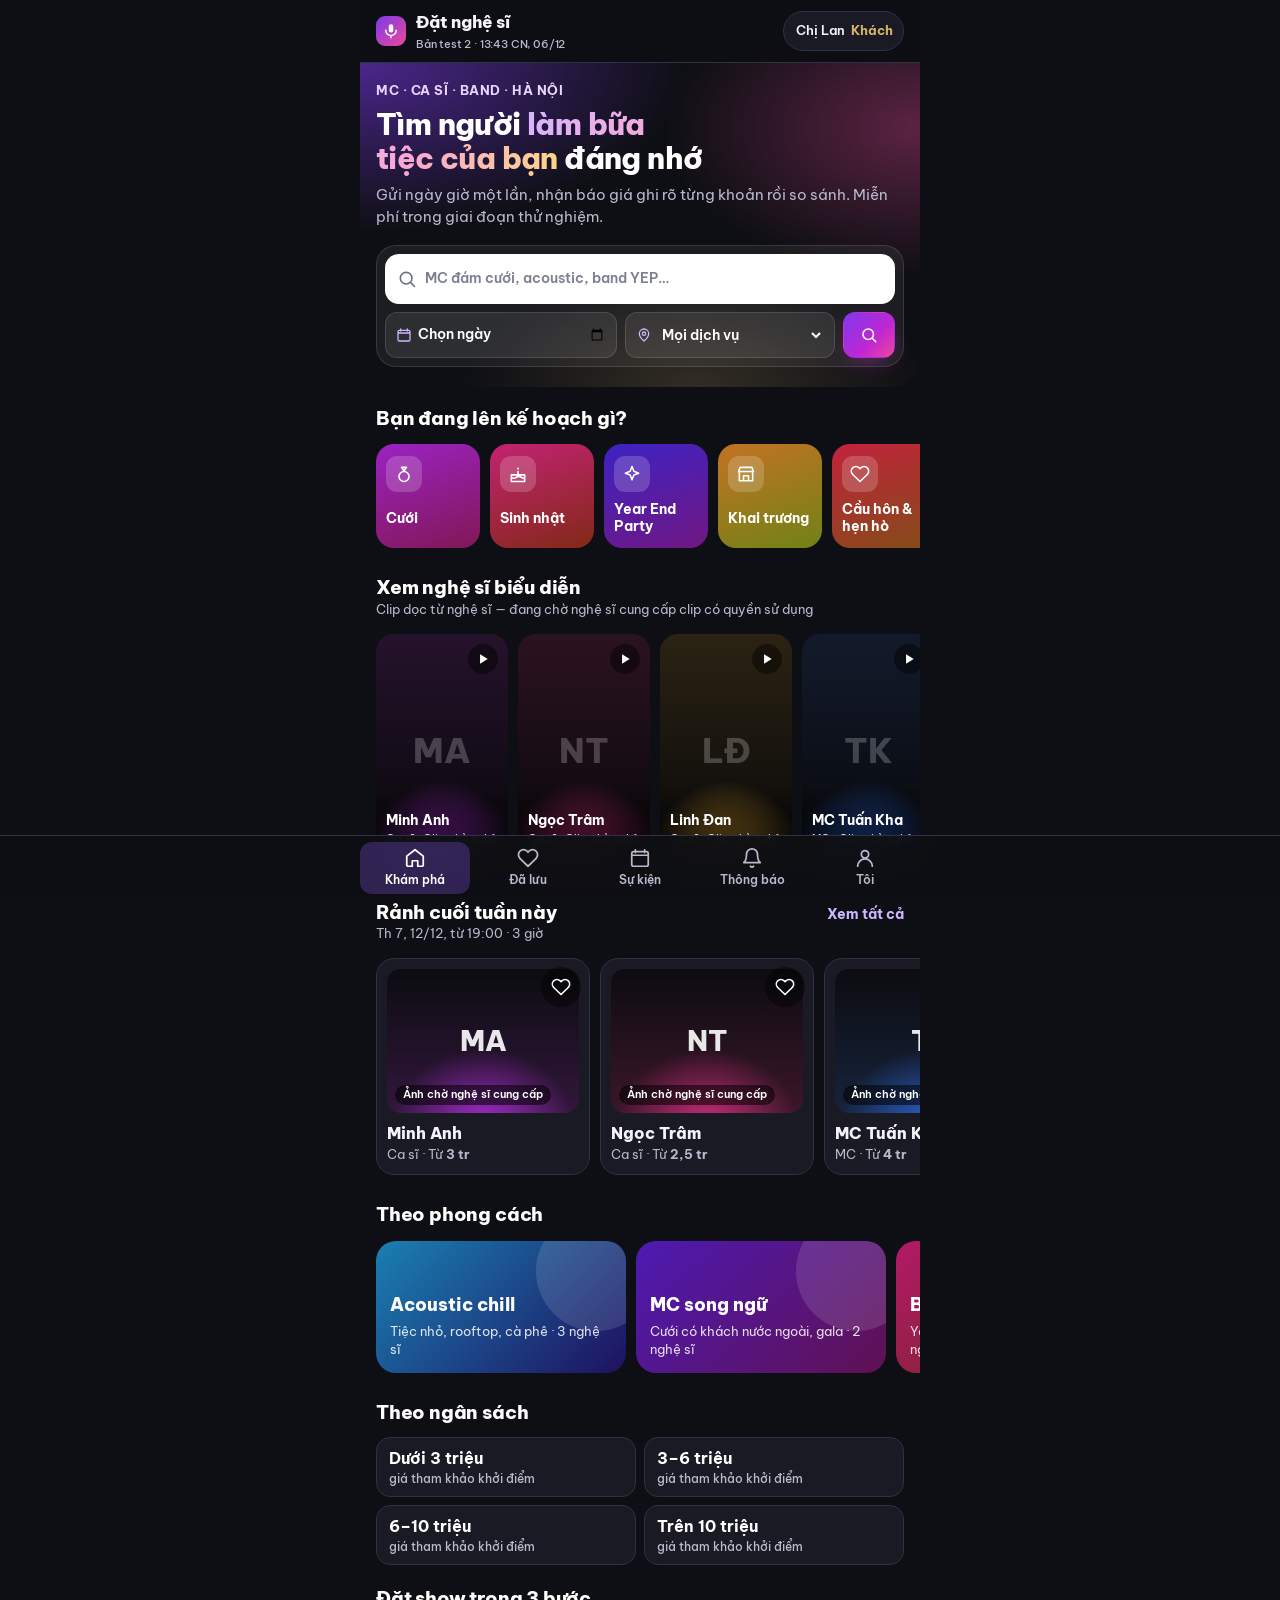
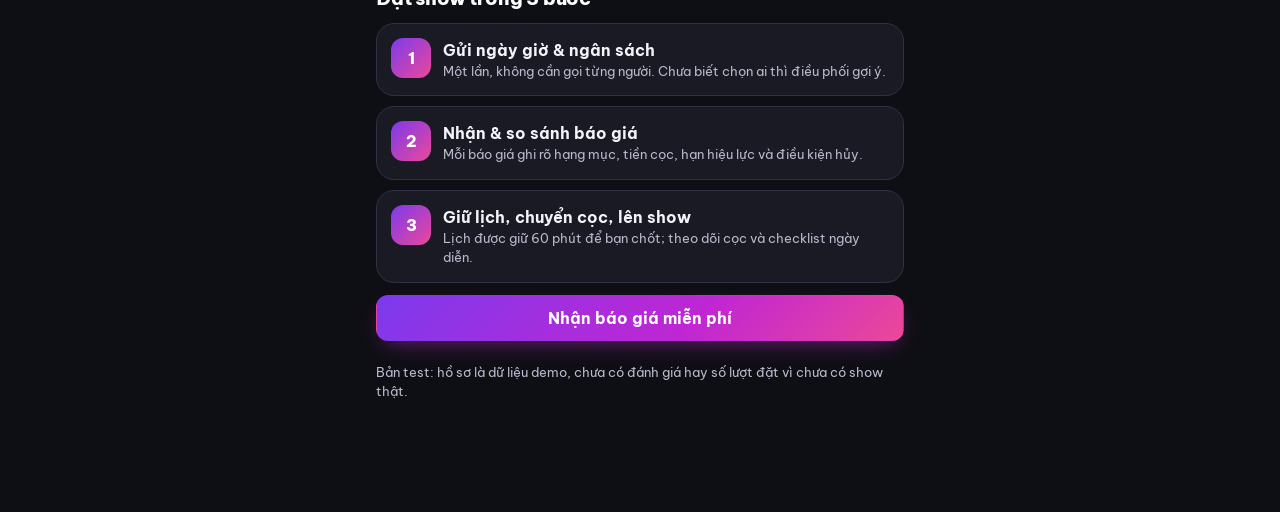
==== commit fdec79e9: "Rename index2.html to index.html" ====
--- a/index.html
+++ b/index.html
@@ -18,11 +18,12 @@
 <link rel="preconnect" href="https://fonts.gstatic.com" crossorigin>
 <link rel="stylesheet" href="https://fonts.googleapis.com/css2?family=Be+Vietnam+Pro:wght@400;500;600;700;800&display=swap">
 <style>
-/* Bố cục: khung ứng dụng điện thoại — đầu trang dính, nội dung cuộn, thanh tab dưới. Vùng khám phá là "sân khấu" tối; vùng giao dịch nền giấy sáng (§18). */
+/* Bản test 2 — người dùng chính là người trẻ. Khám phá (trang chủ, tìm kiếm, hồ sơ, đã lưu) là "sân khấu" tối, nhiều hình;
+   giao dịch (yêu cầu, báo giá, booking, tiền) nền theo giao diện máy, ưu tiên đọc rõ. */
 :root{
-  --stage:#101116; --stage-2:#1b1c25; --stage-line:#33354a; --on-stage:#f3f2f8; --on-stage-2:#c4c3d3;
+  --stage:#0e0f14; --stage-2:#191a23; --stage-3:#232533; --stage-line:#2f3144; --on-stage:#f4f3fa; --on-stage-2:#b9b8cc;
   --bg:#f6f4ef; --card:#ffffff; --ink:#171923; --ink-2:#555b6e; --line:#e2dfd6;
-  --brand:#7c3aed; --brand-ink:#5b21b6; --brand-soft:#efe7ff; --gold:#d7b46a; --gold-ink:#7a5a14;
+  --brand:#7c3aed; --brand-2:#a855f7; --brand-ink:#5b21b6; --brand-soft:#efe7ff; --gold:#d7b46a; --gold-ink:#7a5a14; --pink:#ec4899;
   --ok:#166534; --ok-bg:#dcfce7; --warn:#8a4b00; --warn-bg:#fff1d6; --bad:#b42318; --bad-bg:#fee4e2; --info:#1e4fa3; --info-bg:#e0ebff; --mute-bg:#eceae4;
   --font:"Be Vietnam Pro",system-ui,-apple-system,"Segoe UI",Roboto,sans-serif;
 }
@@ -36,44 +37,56 @@
   --ok:#86efac; --ok-bg:#12301e; --warn:#fcd38a; --warn-bg:#35270e; --bad:#fca5a5; --bad-bg:#3a1616; --info:#a5c4ff; --info-bg:#16233c; --mute-bg:#262834; color-scheme:dark}
 *{box-sizing:border-box}
 html,body{height:100%}
-body{margin:0;background:var(--bg);color:var(--ink);font-family:var(--font);font-size:16px;line-height:1.5;-webkit-tap-highlight-color:transparent}
+body{margin:0;background:var(--bg);color:var(--ink);font-family:var(--font);font-size:16px;line-height:1.5;-webkit-tap-highlight-color:transparent;transition:background-color .25s}
+body[data-page="discover"]{background:var(--stage);color:var(--on-stage)}
 body::before{content:"";position:fixed;inset:0 0 auto;height:env(safe-area-inset-top,0px);z-index:10;background:var(--stage)}
 button,input,select,textarea{font:inherit;color:inherit}
 h1,h2,h3{margin:0;line-height:1.25;text-wrap:balance}
 p{margin:0}
 :focus-visible{outline:3px solid var(--gold);outline-offset:2px;border-radius:8px}
-.app{max-width:560px;margin:0 auto;min-height:100%;display:flex;flex-direction:column}
+.app{max-width:560px;margin:0 auto;min-height:100%;display:flex;flex-direction:column;overflow-x:clip}
 .wrap{padding-left:max(16px,env(safe-area-inset-left,0px));padding-right:max(16px,env(safe-area-inset-right,0px))}
+.bleed{margin-left:calc(-1*max(16px,env(safe-area-inset-left,0px)));margin-right:calc(-1*max(16px,env(safe-area-inset-right,0px)))}
 /* đầu trang */
-.top{position:sticky;top:env(safe-area-inset-top,0px);z-index:5;background:var(--stage);color:var(--on-stage);display:flex;align-items:center;gap:10px;padding-block:10px;border-bottom:1px solid var(--stage-line)}
-.mark{width:28px;height:28px;border-radius:8px;flex:none;background:conic-gradient(from 210deg,#7c3aed,#c084fc,#d7b46a,#7c3aed)}
-.brand{font-weight:800;font-size:17px;min-width:0}
-.brand small{display:block;font-weight:500;font-size:11px;color:var(--on-stage-2);letter-spacing:.02em;white-space:nowrap;overflow:hidden;text-overflow:ellipsis}
-.who{margin-left:auto;white-space:nowrap;flex:none;display:flex;align-items:center;gap:6px;background:var(--stage-2);border:1px solid var(--stage-line);border-radius:999px;padding:6px 10px 6px 12px;min-height:40px;font-size:13px;font-weight:600;cursor:pointer}
+.top{position:sticky;top:env(safe-area-inset-top,0px);z-index:5;background:rgba(14,15,20,.92);-webkit-backdrop-filter:blur(14px);backdrop-filter:blur(14px);color:var(--on-stage);display:flex;align-items:center;gap:10px;padding-block:10px;border-bottom:1px solid var(--stage-line)}
+.mark{width:30px;height:30px;border-radius:9px;flex:none;display:grid;place-items:center;background:linear-gradient(135deg,#7c3aed,#ec4899)}
+.mark svg{width:18px;height:18px}
+.brand{font-weight:800;font-size:17px;min-width:0;letter-spacing:-.01em}
+.brand small{display:block;font-weight:500;font-size:11px;color:var(--on-stage-2);white-space:nowrap;overflow:hidden;text-overflow:ellipsis}
+.who{margin-left:auto;white-space:nowrap;flex:none;display:flex;align-items:center;gap:6px;background:var(--stage-2);border:1px solid var(--stage-line);border-radius:999px;padding:6px 10px 6px 12px;min-height:40px;font-size:13px;font-weight:600;cursor:pointer;color:var(--on-stage)}
 .who .r{color:var(--gold);font-weight:700}
 .back{display:inline-flex;align-items:center;gap:6px;min-height:44px;background:none;border:0;color:var(--brand-ink);font-weight:600;padding:0;cursor:pointer}
+body[data-page="discover"] .back{color:#d8c7ff}
 main{flex:1;padding-block:14px 110px}
+main.enter{animation:enter .28s ease-out}
+@keyframes enter{from{opacity:0;transform:translateY(10px)}to{opacity:1;transform:none}}
 /* thanh tab dưới */
-.tabs{position:fixed;left:0;right:0;bottom:0;z-index:6;background:var(--card);border-top:1px solid var(--line);padding:6px max(8px,env(safe-area-inset-right,0px)) calc(6px + env(safe-area-inset-bottom,0px)) max(8px,env(safe-area-inset-left,0px))}
-.tabs .in{max-width:560px;margin:0 auto;display:grid;grid-template-columns:repeat(4,1fr);gap:4px}
-.tab{position:relative;display:flex;flex-direction:column;align-items:center;gap:2px;min-height:52px;min-width:0;justify-content:center;border:0;background:none;border-radius:12px;color:var(--ink-2);font-size:12px;font-weight:600;cursor:pointer;white-space:nowrap;padding:0 2px}
+.tabs{position:fixed;left:0;right:0;bottom:0;z-index:6;background:var(--card);border-top:1px solid var(--line);padding:6px max(6px,env(safe-area-inset-right,0px)) calc(6px + env(safe-area-inset-bottom,0px)) max(6px,env(safe-area-inset-left,0px));transition:background-color .25s}
+body[data-page="discover"] .tabs{background:rgba(14,15,20,.94);-webkit-backdrop-filter:blur(14px);backdrop-filter:blur(14px);border-color:var(--stage-line)}
+.tabs .in{max-width:560px;margin:0 auto;display:grid;grid-auto-flow:column;grid-auto-columns:minmax(0,1fr);gap:2px}
+.tab{position:relative;display:flex;flex-direction:column;align-items:center;gap:2px;min-height:52px;min-width:0;justify-content:center;border:0;background:none;border-radius:12px;color:var(--ink-2);font-size:11.5px;font-weight:600;cursor:pointer;white-space:nowrap;padding:0 2px}
+body[data-page="discover"] .tab{color:var(--on-stage-2)}
 .tab span.l{max-width:100%;overflow:hidden;text-overflow:ellipsis}
-@media (max-width:360px){.tab{font-size:11px}}
 .tab svg{width:22px;height:22px}
 .tab[aria-current="page"]{color:var(--brand-ink);background:var(--brand-soft)}
-.dot{position:absolute;top:4px;right:calc(50% - 22px);min-width:18px;height:18px;padding:0 5px;border-radius:999px;background:var(--bad);color:#fff;font-size:11px;display:grid;place-items:center}
+body[data-page="discover"] .tab[aria-current="page"]{color:#fff;background:rgba(139,92,246,.28)}
+.dot{position:absolute;top:3px;right:calc(50% - 22px);min-width:18px;height:18px;padding:0 5px;border-radius:999px;background:var(--bad);color:#fff;font-size:11px;display:grid;place-items:center}
 /* chung */
 .stack{display:grid;gap:12px}
+.stack-lg{display:grid;gap:22px}
 .row{display:flex;gap:10px;align-items:center;flex-wrap:wrap}
 .between{display:flex;justify-content:space-between;align-items:flex-start;gap:10px}
+.between>*{min-width:0}
 .muted{color:var(--ink-2)} .small{font-size:13px}
 .card{background:var(--card);border:1px solid var(--line);border-radius:16px;padding:14px}
 .kicker{font-size:12px;font-weight:700;letter-spacing:.04em;text-transform:uppercase;color:var(--ink-2)}
-.h1{font-size:24px;font-weight:800} .h2{font-size:19px;font-weight:700} .h3{font-size:16px;font-weight:700}
-.btn{display:inline-flex;align-items:center;justify-content:center;gap:8px;min-height:46px;padding:10px 16px;border-radius:12px;border:1.5px solid transparent;font-weight:700;cursor:pointer;text-align:center}
-.btn:active{translate:0 1px}
+.h1{font-size:24px;font-weight:800;letter-spacing:-.01em} .h2{font-size:19px;font-weight:700} .h3{font-size:16px;font-weight:700}
+.btn{display:inline-flex;align-items:center;justify-content:center;gap:8px;min-height:46px;padding:10px 16px;border-radius:12px;border:1.5px solid transparent;font-weight:700;cursor:pointer;text-align:center;transition:transform .1s, background-color .15s}
+.btn:active{transform:scale(.98)}
 .btn:disabled{opacity:.45;cursor:not-allowed}
+.btn svg{width:18px;height:18px}
 .primary{background:var(--brand);color:#fff}
+.grad{background:linear-gradient(135deg,#7c3aed,#c026d3 60%,#ec4899);color:#fff;box-shadow:0 8px 24px -10px rgba(192,38,211,.7)}
 .outline{background:transparent;border-color:var(--brand);color:var(--brand-ink)}
 .ghost{background:transparent;border-color:var(--line);color:var(--ink)}
 .danger{background:transparent;border-color:var(--bad);color:var(--bad)}
@@ -85,55 +98,141 @@
 label{font-size:14px;font-weight:600}
 .field{display:grid;gap:5px;min-width:0}
 input,select,textarea{width:100%;max-width:100%;min-width:0;min-height:46px;padding:10px 12px;border-radius:12px;border:1.5px solid var(--line);background:var(--card)}
+input[type=date]{-webkit-appearance:none;appearance:none;display:block;text-align:left;line-height:1.4}
+input[type=date]::-webkit-date-and-time-value{text-align:left}
 textarea{min-height:84px;resize:vertical}
 input:focus,select:focus,textarea:focus{outline:none;border-color:var(--brand);box-shadow:0 0 0 3px rgba(124,58,237,.18)}
 .hint{font-size:13px;color:var(--ink-2)}
 .err{background:var(--bad-bg);color:var(--bad);border-radius:12px;padding:10px 12px;font-weight:600;font-size:14px}
 .okmsg{background:var(--ok-bg);color:var(--ok);border-radius:12px;padding:10px 12px;font-weight:600;font-size:14px}
+.note{background:var(--warn-bg);color:var(--warn);border-radius:12px;padding:10px 12px;font-size:13px;font-weight:600}
 .two{display:grid;gap:10px;grid-template-columns:repeat(2,minmax(0,1fr))}
 .two>*{min-width:0}
-input[type=datetime-local]{-webkit-appearance:none;appearance:none;display:block;text-align:left;line-height:1.4}
-input[type=datetime-local]::-webkit-date-and-time-value{text-align:left}
-.app{overflow-x:clip}
 .money{display:grid;gap:4px;font-variant-numeric:tabular-nums}
 .money div{display:flex;justify-content:space-between;gap:10px;padding:4px 0;border-bottom:1px dashed var(--line)}
 .money .tot{font-weight:800;border-bottom:0}
 .list{display:grid;gap:8px;margin:0;padding:0;list-style:none}
 .empty{border:1.5px dashed var(--line);border-radius:16px;padding:18px;text-align:center;color:var(--ink-2)}
-/* sân khấu khám phá */
-.stage{background:var(--stage);color:var(--on-stage);margin-top:-14px;padding-block:18px 22px;border-radius:0 0 24px 24px;position:relative;overflow:hidden}
-.stage::before{content:"";position:absolute;inset:0;background:radial-gradient(70% 90% at 15% 0%,rgba(124,58,237,.45),transparent 70%),radial-gradient(50% 70% at 90% 10%,rgba(215,180,106,.22),transparent 70%);pointer-events:none}
-.stage>*{position:relative}
-.stage h1{font-size:28px;font-weight:800;color:#fff;margin-top:6px}
-.stage p{color:var(--on-stage-2);margin-top:8px}
-.eyebrow{color:var(--gold);font-weight:700;font-size:13px;letter-spacing:.04em}
-.trust{display:grid;gap:4px;margin-top:12px;font-size:13px;color:var(--on-stage-2)}
-.filters{display:flex;gap:8px;overflow-x:auto;padding-block:12px 2px}
-.pill{flex:none;min-height:40px;padding:8px 14px;border-radius:999px;border:1px solid var(--line);background:var(--card);font-weight:600;cursor:pointer}
-.pill[aria-pressed="true"]{background:var(--brand);color:#fff;border-color:var(--brand)}
-.artist{display:grid;grid-template-columns:96px 1fr;gap:12px;align-items:center;cursor:pointer;text-align:left;width:100%}
-.vis{aspect-ratio:1;border-radius:14px;position:relative;overflow:hidden;background:radial-gradient(80% 90% at 50% 110%,hsl(var(--h) 75% 55% / .8),transparent 60%),linear-gradient(180deg,#0c0c11,hsl(var(--h) 45% 16%));display:grid;place-items:center;color:rgba(255,255,255,.9);font-weight:800;font-size:28px;max-width:100%}
-.vis.big{aspect-ratio:16/9;border-radius:18px;font-size:46px}
-.vis span{position:absolute;left:6px;bottom:6px;font-size:10px;font-weight:600;background:rgba(0,0,0,.55);color:#fff;padding:1px 6px;border-radius:99px}
+.code{font-family:ui-monospace,Menlo,Consolas,monospace;font-weight:700;letter-spacing:.06em}
+/* ===== khám phá (tối) ===== */
+.d-h{font-size:19px;font-weight:800;color:#fff;letter-spacing:-.01em}
+.d-sub{font-size:13px;color:var(--on-stage-2)}
+.d-card{background:var(--stage-2);border:1px solid var(--stage-line);border-radius:18px;color:var(--on-stage)}
+.d-muted{color:var(--on-stage-2)}
+.sec-head{display:flex;justify-content:space-between;align-items:baseline;gap:10px}
+.link-btn{background:none;border:0;color:#cdb8ff;font-weight:700;font-size:14px;cursor:pointer;padding:6px 0;min-height:36px;white-space:nowrap}
+.hero{position:relative;overflow:hidden;padding-block:18px 20px;border-radius:0 0 28px 28px;margin-top:-14px;background:radial-gradient(90% 80% at 0% 0%,rgba(124,58,237,.55),transparent 65%),radial-gradient(70% 70% at 100% 20%,rgba(236,72,153,.35),transparent 65%),radial-gradient(60% 50% at 60% 100%,rgba(215,180,106,.18),transparent 70%),var(--stage)}
+.hero h1{font-size:30px;font-weight:800;color:#fff;letter-spacing:-.02em;line-height:1.15}
+.hero h1 em{font-style:normal;background:linear-gradient(90deg,#d8b4fe,#f9a8d4,#fcd38a);-webkit-background-clip:text;background-clip:text;color:transparent}
+.hero p{color:var(--on-stage-2);margin-top:8px;font-size:15px}
+.search{margin-top:16px;display:grid;gap:8px;background:rgba(255,255,255,.06);border:1px solid rgba(255,255,255,.12);border-radius:20px;padding:8px}
+.search .q{display:flex;align-items:center;gap:8px;background:#fff;color:#171923;border-radius:14px;padding:0 12px;min-height:50px}
+.search .q svg{width:20px;height:20px;flex:none;color:#6b6f80}
+.search .q input{border:0;min-height:48px;padding:0;background:transparent;color:#171923;box-shadow:none}
+.search .q input::placeholder{color:#7b7f90}
+.search .opts{display:grid;grid-template-columns:minmax(0,1.1fr) minmax(0,1fr) auto;gap:8px}
+.search .opt{display:flex;align-items:center;gap:6px;background:rgba(255,255,255,.08);border:1px solid rgba(255,255,255,.12);border-radius:12px;padding:0 10px;min-height:46px;min-width:0;color:#fff}
+.search .opt svg{width:16px;height:16px;flex:none;color:#cdb8ff}
+.search .opt input,.search .opt select{border:0;background:transparent;color:#fff;min-height:44px;padding:0;box-shadow:none;font-size:14px}
+.search .opt select option{color:#171923}
+.search .go{min-width:52px;padding:0 14px;border-radius:12px}
+.dateopt{position:relative}.dateopt .ph{position:absolute;left:32px;right:8px;pointer-events:none;color:#fff;font-size:14px;white-space:nowrap;overflow:hidden}.dateopt input:not(.has){color:transparent}
+.hscroll{display:flex;gap:10px;overflow-x:auto;scroll-snap-type:x mandatory;padding-block:2px 6px;scrollbar-width:none;-webkit-overflow-scrolling:touch}
+.hscroll::-webkit-scrollbar{display:none}
+.hscroll>*{scroll-snap-align:start;flex:none}
+.hscroll.pad{padding-left:max(16px,env(safe-area-inset-left,0px));padding-right:max(16px,env(safe-area-inset-right,0px));scroll-padding-left:max(16px,env(safe-area-inset-left,0px))}
+.occ{width:104px;border:0;border-radius:18px;padding:12px 10px;display:grid;gap:8px;justify-items:start;text-align:left;cursor:pointer;color:#fff;font-weight:700;font-size:14px;line-height:1.2;min-height:104px;background:linear-gradient(160deg,hsl(var(--h) 70% 45%),hsl(calc(var(--h) + 40) 70% 30%))}
+.occ i{width:36px;height:36px;border-radius:11px;display:grid;place-items:center;background:rgba(255,255,255,.18)}
+.occ i svg{width:20px;height:20px}
+.reel{width:132px;aspect-ratio:9/16;border-radius:18px;position:relative;overflow:hidden;border:0;padding:0;cursor:pointer;color:#fff;text-align:left;background:radial-gradient(90% 60% at 50% 105%,hsl(var(--h) 85% 55% / .9),transparent 70%),linear-gradient(180deg,hsl(var(--h) 40% 12%),#07070a)}
+.reel .ini{position:absolute;inset:0;display:grid;place-items:center;font-size:34px;font-weight:800;color:rgba(255,255,255,.22)}
+.reel .play{position:absolute;top:10px;right:10px;width:30px;height:30px;border-radius:99px;background:rgba(0,0,0,.45);display:grid;place-items:center}
+.reel .play svg{width:14px;height:14px}
+.reel .cap{position:absolute;left:0;right:0;bottom:0;padding:28px 10px 10px;background:linear-gradient(transparent,rgba(0,0,0,.8))}
+.reel .cap b{display:block;font-size:14px;line-height:1.2}
+.reel .cap span{display:block;font-size:10.5px;color:#e6e3f5;margin-top:3px;line-height:1.25}
+.acard{width:214px;padding:10px;display:grid;gap:8px;cursor:pointer;position:relative}
+.acard .vis{aspect-ratio:4/3}
+.vis{aspect-ratio:1;border-radius:14px;position:relative;overflow:hidden;background:radial-gradient(80% 90% at 50% 110%,hsl(var(--h) 80% 55% / .85),transparent 60%),linear-gradient(180deg,#0c0c11,hsl(var(--h) 45% 16%));display:grid;place-items:center;color:rgba(255,255,255,.9);font-weight:800;font-size:28px;max-width:100%;width:100%}
+.vis.big{aspect-ratio:4/3;border-radius:22px;font-size:56px}
+.vis .lbl{position:absolute;left:8px;bottom:8px;font-size:10.5px;font-weight:600;background:rgba(0,0,0,.55);color:#fff;padding:2px 8px;border-radius:99px}
+.heart{position:absolute;top:8px;right:8px;width:40px;height:40px;border-radius:99px;border:0;background:rgba(0,0,0,.45);display:grid;place-items:center;cursor:pointer;color:#fff;z-index:2}
+.heart svg{width:20px;height:20px}
+.heart[aria-pressed="true"]{color:#ff4d8d}
+.heart[aria-pressed="true"] svg{fill:currentColor}
+.coll{position:relative;overflow:hidden;width:250px;min-height:132px;border-radius:20px;border:0;padding:14px;color:#fff;text-align:left;cursor:pointer;display:grid;align-content:end;gap:4px;background:linear-gradient(135deg,hsl(var(--h) 75% 40%),hsl(calc(var(--h) + 50) 70% 22%))}
+.coll::after{content:"";position:absolute;right:-30px;top:-30px;width:120px;height:120px;border-radius:99px;background:rgba(255,255,255,.12)}
+.coll b{font-size:18px;font-weight:800;position:relative}
+.coll span{font-size:12.5px;color:rgba(255,255,255,.85);position:relative}
+.prices{display:grid;grid-template-columns:repeat(2,minmax(0,1fr));gap:8px}
+.pbtn{min-height:56px;border-radius:14px;border:1px solid var(--stage-line);background:var(--stage-2);color:#fff;font-weight:700;cursor:pointer;text-align:left;padding:8px 12px;display:grid}
+.pbtn small{font-weight:500;color:var(--on-stage-2);font-size:12px}
+.steps{display:grid;gap:10px;counter-reset:s}
+.step{display:grid;grid-template-columns:40px 1fr;gap:12px;align-items:start;padding:14px}
+.step i{width:40px;height:40px;border-radius:12px;display:grid;place-items:center;font-style:normal;font-weight:800;background:linear-gradient(135deg,#7c3aed,#ec4899);color:#fff}
+.dpill{flex:none;min-height:40px;padding:8px 14px;border-radius:999px;border:1px solid var(--stage-line);background:var(--stage-2);color:var(--on-stage);font-weight:600;cursor:pointer;font-size:14px}
+.dpill[aria-pressed="true"]{background:#fff;color:#171923;border-color:#fff}
+.dfield{display:grid;gap:5px;min-width:0}
+.dfield label{color:var(--on-stage-2);font-size:13px}
+.dfield input,.dfield select{background:var(--stage-2);border-color:var(--stage-line);color:var(--on-stage)}
+.dfield select option{color:#171923}
+.res{display:grid;grid-template-columns:104px minmax(0,1fr);gap:12px;padding:10px;cursor:pointer;position:relative;align-items:center}
+.res .heart{top:14px;right:14px;width:36px;height:36px}
+.avail{font-size:12px;font-weight:700;padding:2px 8px;border-radius:99px;display:inline-block}
+.avail.y{background:rgba(34,197,94,.18);color:#86efac}
+.avail.n{background:rgba(239,68,68,.18);color:#fca5a5}
+.tagrow{display:flex;gap:6px;flex-wrap:wrap}
+.tag{font-size:12px;font-weight:600;padding:3px 9px;border-radius:99px;background:var(--stage-3);color:var(--on-stage-2)}
+.media-ph{display:grid;grid-template-columns:repeat(3,minmax(0,1fr));gap:8px}
+.media-ph div{aspect-ratio:3/4;border-radius:14px;border:1.5px dashed var(--stage-line);display:grid;place-items:center;text-align:center;font-size:11px;color:var(--on-stage-2);padding:6px;background:rgba(255,255,255,.02)}
+.playbig{position:absolute;inset:0;display:grid;place-items:center}
+.playbig span{width:64px;height:64px;border-radius:99px;background:rgba(0,0,0,.45);-webkit-backdrop-filter:blur(6px);backdrop-filter:blur(6px);display:grid;place-items:center;border:1px solid rgba(255,255,255,.3)}
+.playbig svg{width:26px;height:26px}
+.iconbtn{width:46px;height:46px;border-radius:14px;border:1px solid var(--stage-line);background:var(--stage-2);color:#fff;display:grid;place-items:center;cursor:pointer;flex:none}
+.iconbtn svg{width:20px;height:20px}
+.iconbtn[aria-pressed="true"]{color:#ff4d8d}
+.iconbtn[aria-pressed="true"] svg{fill:currentColor}
+/* ===== giao dịch ===== */
+.artist-mini{display:flex;gap:10px;align-items:center}
+.artist-mini .vis{width:44px;height:44px;font-size:14px;border-radius:12px;flex:none}
+.artist-mini .vis .lbl{display:none}
 .timeline{display:grid;grid-template-columns:repeat(5,1fr);gap:2px;font-size:11px;text-align:center;color:var(--ink-2)}
 .timeline div{display:grid;justify-items:center;gap:4px}
 .timeline i{width:24px;height:24px;border-radius:99px;border:2px solid var(--line);display:grid;place-items:center;font-style:normal;font-weight:700;font-size:12px;background:var(--card)}
 .timeline .done i{background:var(--brand);border-color:var(--brand);color:#fff}
 .timeline .cur{color:var(--ink);font-weight:700} .timeline .cur i{border-color:var(--brand);color:var(--brand-ink)}
 .next{background:var(--brand-soft);border-radius:14px;padding:12px;font-weight:600}
-.code{font-family:ui-monospace,Menlo,Consolas,monospace;font-weight:700;letter-spacing:.06em}
 .thread{display:grid;gap:6px}
 .msg{background:var(--card);border:1px solid var(--line);border-radius:12px;padding:8px 10px;max-width:88%}
 .msg.me{margin-left:auto;background:var(--brand-soft);border-color:transparent}
 .sev-khan{border-left:5px solid var(--bad)} .sev-cao{border-left:5px solid var(--warn)}
-/* bảng thử nghiệm */
-.sheet-bg{position:fixed;inset:0;background:rgba(10,10,16,.55);z-index:20;display:flex;align-items:flex-end;justify-content:center}
-.sheet{background:var(--card);width:100%;max-width:560px;border-radius:20px 20px 0 0;max-height:88%;overflow:auto;padding:16px max(16px,env(safe-area-inset-right,0px)) calc(18px + env(safe-area-inset-bottom,0px)) max(16px,env(safe-area-inset-left,0px))}
+.cmp{overflow-x:auto;-webkit-overflow-scrolling:touch;border-radius:16px;border:1px solid var(--line);background:var(--card)}
+.cmp table{border-collapse:collapse;min-width:100%;font-size:14px;font-variant-numeric:tabular-nums}
+.cmp th,.cmp td{padding:10px;border-bottom:1px solid var(--line);vertical-align:top;text-align:left;min-width:150px}
+.cmp th:first-child,.cmp td:first-child{position:sticky;left:0;background:var(--card);min-width:92px;font-size:12px;color:var(--ink-2);font-weight:700;z-index:1}
+.cmp tr:last-child td{border-bottom:0}
+.cmp .best{color:var(--ok);font-weight:800}
+.qr{display:grid;grid-template-columns:120px minmax(0,1fr);gap:14px;align-items:center}
+.qr svg{width:120px;height:120px;background:#fff;border-radius:10px;padding:6px}
+.qr .stamp{display:inline-block;margin-top:6px;font-size:11px;font-weight:800;letter-spacing:.05em;color:var(--bad);border:1.5px solid var(--bad);border-radius:6px;padding:1px 6px}
+.receipt{background:#fff;color:#171923;border-radius:18px;padding:18px;border:1px solid #e2dfd6;display:grid;gap:12px}
+.receipt .r-head{display:flex;justify-content:space-between;gap:10px;align-items:flex-start;border-bottom:2px solid #171923;padding-bottom:10px}
+.receipt .r-row{display:flex;justify-content:space-between;gap:12px;font-size:14px;border-bottom:1px dashed #d9d5ca;padding:5px 0}
+.receipt .r-row span:last-child{text-align:right}
+.receipt small{color:#555b6e}
+.otp{display:grid;grid-template-columns:repeat(6,minmax(0,1fr));gap:8px}
+.otp input{text-align:center;font-size:22px;font-weight:800;padding:0;min-height:54px}
+/* bảng dưới */
+.sheet-bg{position:fixed;inset:0;background:rgba(10,10,16,.6);z-index:20;display:flex;align-items:flex-end;justify-content:center;animation:fade .2s}
+@keyframes fade{from{opacity:0}}
+.sheet{background:var(--card);color:var(--ink);width:100%;max-width:560px;border-radius:22px 22px 0 0;max-height:88%;overflow:auto;padding:16px max(16px,env(safe-area-inset-right,0px)) calc(18px + env(safe-area-inset-bottom,0px)) max(16px,env(safe-area-inset-left,0px));animation:up .25s ease-out}
+@keyframes up{from{transform:translateY(40px)}}
 .users{display:grid;gap:8px}
 .user{display:flex;justify-content:space-between;align-items:center;min-height:50px;padding:8px 12px;border:1.5px solid var(--line);border-radius:12px;background:var(--card);cursor:pointer;text-align:left;width:100%}
 .user[aria-current="true"]{border-color:var(--brand);background:var(--brand-soft)}
 .clock{font-variant-numeric:tabular-nums;font-weight:700}
-.toast{position:fixed;left:50%;translate:-50% 0;top:calc(84px + env(safe-area-inset-top,0px));font-size:14px;z-index:30;background:var(--ink);color:var(--bg);padding:10px 16px;border-radius:12px;font-weight:600;max-width:calc(100% - 32px);text-align:center}
+.toast{position:fixed;left:50%;translate:-50% 0;top:calc(84px + env(safe-area-inset-top,0px));font-size:14px;z-index:30;background:#171923;color:#fff;padding:10px 16px;border-radius:12px;font-weight:600;max-width:calc(100% - 32px);text-align:center;box-shadow:0 10px 30px -10px rgba(0,0,0,.5);animation:fade .2s}
+@media (max-width:360px){.hero h1{font-size:26px}.tab{font-size:10.5px}.search .opts{grid-template-columns:minmax(0,1fr) minmax(0,1fr)}.search .go{grid-column:1/-1}}
 @media (prefers-reduced-motion:reduce){*{transition:none!important;animation:none!important}}
 </style>
 </head>
@@ -150,54 +249,65 @@
 <script>
 "use strict";
 /* ============================================================
-   BẢN TEST GIAO DIỆN & LUỒNG — logic nghiệp vụ chạy ngay trong trình duyệt theo đúng quy tắc của backend R2
-   (backend thật ở supabase/, đã kiểm thử 101/101 trên PostgreSQL). Dữ liệu là dữ liệu thử, lưu trên máy này.
+   BẢN TEST 2 — logic nghiệp vụ chạy trong trình duyệt theo đúng quy tắc backend R2 (supabase/, đã kiểm thử trên PostgreSQL).
+   Dữ liệu là dữ liệu thử, lưu trên máy này. Không có tiền thật, không có hồ sơ nghệ sĩ thật.
    ============================================================ */
 const H=3600e3, D=24*H, MIN=60e3;
 const CFG={hold:60*MIN, buffer:60*MIN, wave:3, respond:24*H, startWin:120*MIN, depMin:20, depMax:50, depDef:30, payConfirm:24*H, suspend:90*D};
 const POLICY=[{min:30,pct:100},{min:8,pct:50},{min:0,pct:0}];
 const SVC={ca_si:"Ca sĩ",mc:"MC",ban_nhac:"Nhóm nhạc"};
+const OCC=[["cuoi","Cưới",285,"ring"],["sinh-nhat","Sinh nhật",330,"cake"],["yep","Year End Party",250,"spark"],["khai-truong","Khai trương",30,"store"],["cau-hon","Cầu hôn & hẹn hò",350,"heart"],["cong-ty","Tiệc công ty",210,"brief"]];
+const occLabel=k=>(OCC.find(o=>o[0]===k)||[,k])[1];
+const COLL=[["acoustic","Acoustic chill","Tiệc nhỏ, rooftop, cà phê",200],["song-ngu","MC song ngữ","Cưới có khách nước ngoài, gala",260],["soi-dong","Band sôi động","Year End Party, after-party",330],["jazz","Jazz & lounge","Tiệc tối khách sạn, nhà hàng",40]];
+const PRICE=[["Dưới 3 triệu",0,3e6],["3–6 triệu",3e6,6e6],["6–10 triệu",6e6,10e6],["Trên 10 triệu",10e6,Infinity]];
+const AREAS=["Ba Đình","Hoàn Kiếm","Tây Hồ","Cầu Giấy","Đống Đa","Hai Bà Trưng","Thanh Xuân","Hoàng Mai","Long Biên","Hà Đông","Nam Từ Liêm","Bắc Từ Liêm"];
 const KIND={bieu_dien:"Biểu diễn",thiet_bi:"Thiết bị",di_chuyen:"Di chuyển",tap_luyen:"Tập luyện",lam_them:"Làm thêm giờ",khac:"Khác"};
 const LBL={da_gui:"Đã gửi",dang_tim:"Đang nhận báo giá",da_chon_gia:"Đang giữ lịch",dong:"Đã chốt",huy:"Đã hủy",moi:"Chờ phản hồi",hoi_them:"Nghệ sĩ hỏi thêm",tu_choi:"Không nhận",da_bao_gia:"Đã báo giá",duoc_chon:"Được chọn",bi_tu_choi:"Không được chọn",het_han:"Hết hạn",bi_thay:"Có bản mới",cho_xac_nhan:"Chờ cọc",da_xac_nhan:"Đã xác nhận",dang_thuc_hien:"Đang diễn",cho_hoan_tat:"Chờ khách xác nhận",hoan_thanh:"Hoàn thành",cho_doi_soat:"Chờ xác nhận",da_nhan:"Đã nhận",dang_xu_ly:"Đang xử lý",da_giai_quyet:"Đã giải quyết",cho_duyet:"Chờ duyệt",da_duyet:"Đã duyệt",nhap:"Nháp"};
 const TONE={da_xac_nhan:"ok",hoan_thanh:"ok",da_nhan:"ok",da_duyet:"ok",dong:"ok",duoc_chon:"ok",da_giai_quyet:"ok",cho_xac_nhan:"warn",cho_doi_soat:"warn",da_chon_gia:"warn",cho_hoan_tat:"warn",cho_duyet:"warn",hoi_them:"info",moi:"info",dang_tim:"info",da_gui:"info",da_bao_gia:"info",dang_thuc_hien:"info",dang_xu_ly:"info",huy:"bad",tu_choi:"bad",het_han:"mute",bi_tu_choi:"mute",bi_thay:"mute",nhap:"mute"};
 
 const esc=s=>String(s??"").replace(/[&<>"']/g,c=>({"&":"&amp;","<":"&lt;",">":"&gt;",'"':"&quot;","'":"&#39;"}[c]));
 const vnd=n=>n==null?"—":Number(n).toLocaleString("vi-VN")+" đ";
+const trieu=n=>n>=1e6?(Math.round(n/1e5)/10).toLocaleString("vi-VN")+" tr":vnd(n);
 const fmtD=new Intl.DateTimeFormat("vi-VN",{timeZone:"Asia/Ho_Chi_Minh",weekday:"short",day:"2-digit",month:"2-digit",hour:"2-digit",minute:"2-digit"});
+const fmtDay=new Intl.DateTimeFormat("vi-VN",{timeZone:"Asia/Ho_Chi_Minh",weekday:"short",day:"2-digit",month:"2-digit"});
 const fmtT=new Intl.DateTimeFormat("vi-VN",{timeZone:"Asia/Ho_Chi_Minh",hour:"2-digit",minute:"2-digit"});
-const dt=ms=>fmtD.format(ms), tm=ms=>fmtT.format(ms);
+const dt=ms=>fmtD.format(ms), tm=ms=>fmtT.format(ms), day=ms=>fmtDay.format(ms);
 const range=(a,b)=>`${dt(a)}–${tm(b)}`;
 const badge=s=>`<span class="badge t-${TONE[s]||"mute"}">${esc(LBL[s]||s)}</span>`;
 const uid=p=>p+"_"+Math.random().toString(36).slice(2,10);
-const toLocal=ms=>new Date(ms+7*H).toISOString().slice(0,16);
-function parseLocal(v){const m=/^(\d{4})-(\d{2})-(\d{2})T(\d{2}):(\d{2})$/.exec(v||"");if(!m)return null;const [y,mo,d,h,mi]=m.slice(1).map(Number);const ms=Date.UTC(y,mo-1,d,h,mi)-7*H;const b=new Date(ms+7*H);return b.getUTCDate()===d&&b.getUTCMonth()===mo-1?ms:null}
+const vnDate=ms=>new Date(ms+7*H).toISOString().slice(0,10);
+const fromVN=(date,time)=>{const m=/^(\d{4})-(\d{2})-(\d{2})$/.exec(date||""),t=/^(\d{2}):(\d{2})$/.exec(time||"");if(!m||!t)return null;const [y,mo,d]=m.slice(1).map(Number);const ms=Date.UTC(y,mo-1,d,+t[1],+t[2])-7*H;const b=new Date(ms+7*H);return b.getUTCDate()===d&&b.getUTCMonth()===mo-1?ms:null};
+const fold=s=>String(s||"").toLowerCase().normalize("NFD").replace(/[̀-ͯ]/g,"").replace(/đ/g,"d");
 function parseVnd(v){const t=String(v??"").trim().replace(/\s*(đ|vnđ|vnd)$/i,"");if(!t)return null;if(!/^\d+$/.test(t)&&!/^\d{1,3}(?:([.,\s])\d{3})(?:\1\d{3})*$/.test(t))return NaN;const n=Number(t.replace(/[.,\s]/g,""));return Number.isSafeInteger(n)?n:NaN}
 class Err extends Error{}
 const fail=m=>{throw new Err(m)};
 
-/* ---------- dữ liệu ---------- */
-const KEY="dns-test-v1";
+/* ---------- dữ liệu thử ---------- */
+const KEY="dns-test-v2";
+function nextSat(t){const vn=new Date(t+7*H);const dow=vn.getUTCDay();const add=(6-dow+7)%7;const sat=fromVN(vnDate(t+add*D),"19:00");return sat<t+H?sat+7*D:sat}
 function seed(){
   const t0=Date.now();
-  const users=[
-    {id:"u_lan",name:"Chị Lan",role:"customer",sub:"Khách tổ chức cưới"},
-    {id:"u_ks",name:"KS Hồ Tây",role:"customer",sub:"Khách doanh nghiệp"},
-    {id:"u_minh",name:"Minh Anh",role:"artist",sub:"Ca sĩ"},
-    {id:"u_tuan",name:"MC Tuấn Kha",role:"artist",sub:"MC"},
-    {id:"u_linh",name:"Linh Đan",role:"artist",sub:"Ca sĩ jazz"},
-    {id:"u_gio",name:"Nhóm Gió Mùa",role:"artist",sub:"Nhóm acoustic"},
-    {id:"u_hoa",name:"Hòa",role:"coordinator",sub:"Điều phối"},
+  const U=(id,name,role,sub)=>({id,name,role,sub});
+  const users=[U("u_lan","Chị Lan","customer","Khách — đang lên kế hoạch cưới"),U("u_ks","Nam (Công ty X)","customer","Khách — tổ chức Year End Party"),
+    U("u_minh","Minh Anh","artist","Ca sĩ"),U("u_tram","Ngọc Trâm","artist","Ca sĩ acoustic"),U("u_linh","Linh Đan","artist","Ca sĩ jazz"),
+    U("u_tuan","MC Tuấn Kha","artist","MC song ngữ"),U("u_halinh","MC Hà Linh","artist","MC sự kiện"),
+    U("u_gio","Nhóm Gió Mùa","artist","Nhóm acoustic"),U("u_groove","The Groove","artist","Band sôi động"),U("u_hoa","Hòa","coordinator","Điều phối")];
+  const A=(id,slug,owner,name,svc,genres,tags,occ,price,hue,bio,travel)=>({id,slug,owner,name,svc,genres,tags,occ,price,hue,bio,travel,area:"Hà Nội",status:"da_duyet",suspendedUntil:0,payout:null});
+  const artists=[
+    A("a_minh","minh-anh","u_minh","Minh Anh","ca_si","Ballad · Nhạc trẻ · Acoustic",["acoustic"],["cuoi","sinh-nhat","cau-hon"],3000000,285,"Giọng nữ ballad/pop, hát cùng beat hoặc guitar đệm. Hợp tiệc cưới, sinh nhật và những buổi cầu hôn nhỏ.","Nội thành Hà Nội"),
+    A("a_tram","ngoc-tram","u_tram","Ngọc Trâm","ca_si","Acoustic · Indie · Lofi",["acoustic"],["cau-hon","sinh-nhat","cuoi"],2500000,330,"Acoustic nhẹ, tự đệm guitar. Có loa nhỏ cho không gian dưới 50 khách.","Nội thành Hà Nội"),
+    A("a_linh","linh-dan","u_linh","Linh Đan","ca_si","Jazz · Bossa nova · Soul",["jazz"],["cong-ty","yep","cuoi"],null,40,"Jazz và bossa nova cho tiệc tối khách sạn, gala doanh nghiệp, lounge.","Hà Nội và lân cận"),
+    A("a_tuan","mc-tuan-kha","u_tuan","MC Tuấn Kha","mc","MC cưới · MC song ngữ Việt–Anh",["song-ngu"],["cuoi","cong-ty","yep"],4000000,220,"MC song ngữ Việt–Anh dẫn lễ cưới truyền thống và hiện đại, gala. Cần kịch bản trước 3 ngày.","Hà Nội và lân cận"),
+    A("a_halinh","mc-ha-linh","u_halinh","MC Hà Linh","mc","MC sự kiện · Year End Party · Game show",["soi-dong","song-ngu"],["yep","khai-truong","cong-ty","sinh-nhat"],3500000,345,"Dẫn sự kiện năng lượng cao: Year End Party, khai trương, minigame tương tác.","Nội thành Hà Nội"),
+    A("a_gio","gio-mua","u_gio","Nhóm Gió Mùa","ban_nhac","Acoustic · Jazz nhẹ · Bolero",["acoustic","jazz"],["cuoi","khai-truong","sinh-nhat"],8000000,160,"Nhóm acoustic 4 người, có loa cho không gian dưới 150 khách. Đại diện nhóm xác nhận lịch.","Hà Nội và lân cận"),
+    A("a_groove","the-groove","u_groove","The Groove","ban_nhac","Pop · Funk · EDM remix",["soi-dong"],["yep","cong-ty","khai-truong"],15000000,15,"Band 6 người, setlist nhạc trẻ và remix cho Year End Party, after-party. Cần sân khấu tối thiểu 4×3 m.","Hà Nội và lân cận"),
   ];
-  const A=(id,owner,name,svc,genres,price,hue,bio,events)=>({id,owner,name,svc,genres,price,hue,bio,events,area:"Hà Nội",status:"da_duyet",suspendedUntil:0,payout:null});
-  const artists=[
-    A("a_minh","u_minh","Minh Anh","ca_si","Ballad · Nhạc trẻ · Acoustic",3000000,285,"Giọng nữ ballad/pop cho tiệc cưới và nhà hàng. Hát cùng beat hoặc guitar đệm.","Cưới · Sinh nhật · Nhà hàng"),
-    A("a_tuan","u_tuan","MC Tuấn Kha","mc","MC cưới · Sự kiện doanh nghiệp",4000000,220,"MC song ngữ dẫn lễ cưới truyền thống và hiện đại, khai trương, gala. Cần kịch bản trước 3 ngày.","Cưới · Khai trương · Doanh nghiệp"),
-    A("a_linh","u_linh","Linh Đan","ca_si","Jazz · Bossa nova",null,340,"Ca sĩ jazz cho tiệc khách sạn, sự kiện doanh nghiệp và lounge.","Doanh nghiệp · Nhà hàng"),
-    A("a_gio","u_gio","Nhóm Gió Mùa","ban_nhac","Acoustic · Jazz nhẹ · Bolero",8000000,25,"Nhóm acoustic 4 người, có loa nhỏ cho không gian dưới 150 khách. Đại diện nhóm xác nhận lịch.","Nhà hàng · Cưới"),
-  ];
-  artists[0].payout={bank:"Vietcombank",number:"0123456789",holder:"NGUYEN MINH ANH"};
-  artists[1].payout={bank:"Techcombank",number:"1903456789012",holder:"TRAN TUAN KHA"};
-  return {v:1,offset:0,me:"u_lan",users,artists,requests:[],invitations:[],quotes:[],holds:[],slots:[],bookings:[],payments:[],incidents:[],messages:[],notifs:[],audit:[],deleted:[],created:t0};
+  // Tài khoản nhận tiền THỬ — số không thuộc ai, chỉ để minh họa.
+  artists.forEach(a=>{if(["a_minh","a_tram","a_tuan","a_halinh","a_groove"].includes(a.id))a.payout={bank:"Ngân hàng thử",number:"0000000000",holder:a.name.toUpperCase()}});
+  const sat=nextSat(t0);
+  const slots=[["a_linh",sat-H,sat+4*H,"Show khách sạn"],["a_gio",sat-2*H,sat+5*H,"Cưới nhà quen"],["a_groove",sat,sat+5*H,"Gala ngoài"]]
+    .map(([artist,a,b,note])=>({id:uid("s"),artist,kind:"ngoai",a,b,active:true,note}));
+  return {v:2,offset:0,me:"u_lan",users,artists,requests:[],invitations:[],quotes:[],holds:[],slots,bookings:[],payments:[],incidents:[],messages:[],notifs:[],audit:[],deleted:[],saved:{},verified:{},otp:null,created:t0};
 }
 let S; let mem=null;
 function load(){try{const r=localStorage.getItem(KEY);if(r){S=JSON.parse(r);return}}catch(e){} S=mem||seed()}
@@ -207,6 +317,8 @@
 const myArtist=()=>S.artists.find(a=>a.owner===S.me);
 const artist=id=>S.artists.find(a=>a.id===id);
 const userName=id=>(S.users.find(u=>u.id===id)||{}).name||"Người dùng";
+const savedList=()=>S.saved[S.me]||(S.saved[S.me]=[]);
+const isSaved=id=>(S.saved[S.me]||[]).includes(id);
 function notify(user,text,go){if(user)S.notifs.unshift({id:uid("n"),user,text,go,at:now(),read:false})}
 function staffNotify(text,go){S.users.filter(u=>u.role==="coordinator").forEach(u=>notify(u.id,text,go))}
 function audit(action,ref){S.audit.unshift({action,ref,by:S.me,at:now()})}
@@ -216,8 +328,11 @@
 function sweep(){
   const t=now();
   S.invitations.forEach(i=>{if((i.status==="moi"||i.status==="hoi_them")&&i.respondBy<=t){i.status="dong";i.reason="Quá hạn phản hồi";const r=S.requests.find(x=>x.id===i.req);notify(r.customer,`${artist(i.artist).name} không phản hồi đúng hạn — bạn có thể mời người khác`,{v:"req",id:r.id})}});
-  S.holds.forEach(h=>{if(h.status==="dang_giu"&&h.expires<=t){h.status="het_han";const s=S.slots.find(x=>x.id===h.slot);s.active=false;const q=S.quotes.find(x=>x.id===h.quote);if(q.status==="duoc_chon")q.status=q.validUntil>t?"da_gui":"het_han";const r=S.requests.find(x=>x.id===h.req);if(r.status==="da_chon_gia")r.status="dang_tim";notify(h.customer,"Giữ lịch đã hết hạn — lịch của nghệ sĩ đã được giải phóng",{v:"req",id:r.id})}});
-  S.quotes.forEach(q=>{if(q.status==="da_gui"&&q.validUntil<=t)q.status="het_han"});
+  S.holds.forEach(h=>{if(h.status==="dang_giu"&&h.expires<=t){h.status="het_han";S.slots.find(x=>x.id===h.slot).active=false;const q=S.quotes.find(x=>x.id===h.quote);if(q.status==="duoc_chon")q.status=q.validUntil>t?"da_gui":"het_han";const r=S.requests.find(x=>x.id===h.req);if(r.status==="da_chon_gia")r.status="dang_tim";notify(h.customer,"Giữ lịch đã hết hạn — lịch của nghệ sĩ đã được giải phóng",{v:"req",id:r.id})}});
+  S.quotes.forEach(q=>{
+    if(q.status==="da_gui"&&q.validUntil<=t)q.status="het_han";
+    else if(q.status==="da_gui"&&!q.warned&&q.validUntil-t<24*H){q.warned=true;const r=S.requests.find(x=>x.id===q.req);notify(r.customer,`Báo giá của ${artist(q.artist).name} hết hạn lúc ${dt(q.validUntil)} — chọn trước khi hết hạn`,{v:"req",id:r.id})}
+  });
   S.payments.forEach(p=>{if(p.status==="cho_doi_soat"&&p.kind!=="hoan_tien"&&t-p.at>CFG.payConfirm&&!p.flagged){p.flagged=true;S.incidents.unshift({id:uid("i"),booking:p.booking,kind:"Tranh chấp tiền",sev:"cao",desc:`Khoản ${vnd(p.amount)} chưa được nghệ sĩ xác nhận sau 24 giờ.`,status:"moi",at:t,res:""});staffNotify("Khoản tiền chưa được xác nhận quá hạn",{v:"booking",id:p.booking})}});
 }
 const overlap=(artistId,a,b,skip)=>S.slots.some(s=>s.active&&s.artist===artistId&&s.id!==skip&&s.a<b&&s.b>a);
@@ -225,12 +340,12 @@
 
 function createRequest(f){
   const u=need("customer");
-  const s=parseLocal(f.start), e=parseLocal(f.end);
-  if(!f.event)fail("Chọn loại sự kiện.");
+  const s=fromVN(f.date,f.time), dur=Number(f.dur);
+  if(!f.event)fail("Chọn dịp tổ chức.");
   if(!SVC[f.svc])fail("Chọn dịch vụ cần thuê.");
-  if(s==null||e==null)fail("Nhập ngày giờ bắt đầu và kết thúc hợp lệ.");
-  if(e<=s)fail("Giờ kết thúc phải sau giờ bắt đầu.");
-  if(e-s>16*H)fail("Một buổi tối đa 16 giờ.");
+  if(s==null)fail("Chọn ngày và giờ bắt đầu hợp lệ.");
+  if(!(dur>=0.5&&dur<=16))fail("Thời lượng từ 30 phút đến 16 giờ.");
+  const e=s+dur*H;
   if(s<now()+H)fail("Sự kiện cần bắt đầu sau hiện tại ít nhất 1 giờ.");
   if(!f.area||f.area.trim().length<2)fail("Nhập phường/xã hoặc khu vực.");
   const budget=parseVnd(f.budget); if(Number.isNaN(budget))fail("Ngân sách: nhập số tiền VNĐ, ví dụ 5.000.000.");
@@ -275,7 +390,7 @@
   if(!items.length)fail("Báo giá cần ít nhất một hạng mục.");
   items.forEach((it,n)=>{if(Number.isNaN(it.amount)||it.amount<0)fail(`Hạng mục ${n+1}: nhập số tiền VNĐ nguyên dương.`)});
   const total=items.reduce((s,x)=>s+x.amount,0);
-  const dep=parseVnd(depositRaw); if(dep==null||Number.isNaN(dep))fail("Tiền cọc: nhập số tiền VNĐ.");
+  const dep=typeof depositRaw==="number"?depositRaw:parseVnd(depositRaw); if(dep==null||Number.isNaN(dep))fail("Tiền cọc: nhập số tiền VNĐ.");
   if(total>0&&(dep*100<total*CFG.depMin||dep*100>total*CFG.depMax))fail(`Tiền cọc phải từ ${CFG.depMin}% đến ${CFG.depMax}% tổng (${vnd(Math.round(total*CFG.depMin/100))} – ${vnd(Math.round(total*CFG.depMax/100))}).`);
   if(!scope||scope.trim().length<10)fail("Mô tả phạm vi ít nhất 10 ký tự.");
   if(S.quotes.some(q=>q.req===reqId&&q.artist===a.id&&q.status==="duoc_chon"))fail("Khách đang giữ lịch theo báo giá hiện tại.");
@@ -319,7 +434,7 @@
   if(h.status==="het_han")fail("Giữ lịch đã hết hạn. Nếu bạn đã chuyển khoản, hãy báo sự cố để điều phối kiểm tra.");
   if(h.status!=="dang_giu")fail("Giữ lịch không còn hiệu lực.");
   const q=S.quotes.find(x=>x.id===h.quote), r=S.requests.find(x=>x.id===h.req);
-  let code;do{code=Math.random().toString(16).slice(2,10).toUpperCase()}while(S.bookings.some(b=>b.code===code));
+  let code;do{code=Math.random().toString(16).slice(2,10).toUpperCase()}while(S.bookings.some(b=>b.code===code)||code.length<8);
   const b={id:uid("b"),code,req:r.id,quote:q.id,hold:h.id,artist:h.artist,customer:u.id,slot:h.slot,status:"cho_xac_nhan",snap:{ver:q.ver,items:q.items,scope:q.scope,total:q.total,deposit:q.deposit,acceptedAt:now(),policy:POLICY},total:q.total,deposit:q.deposit,start:r.start,end:r.end,refund:null,cancelBy:null,cancelReason:""};
   S.bookings.unshift(b); r.address=address.trim();
   S.slots.find(s=>s.id===h.slot).kind="booking"; h.status="thanh_booking";
@@ -349,6 +464,7 @@
   if(p.status!=="cho_doi_soat")fail("Khoản này đã được xác nhận.");
   if(decision==="tu_choi"&&(!note||note.trim().length<5))fail("Ghi lý do không khớp.");
   p.status=decision;p.verifiedBy=u.id;p.reason=note||"";
+  if(decision==="da_nhan"&&p.kind!=="hoan_tien"&&b.status==="huy"){const old=b.refund||0;b.refund=refundDue(b);S.incidents.unshift({id:uid("i"),booking:b.id,kind:"Tranh chấp tiền",sev:"cao",desc:`Khoản ${vnd(p.amount)} được xác nhận sau khi booking đã hủy. Hoàn đề xuất cập nhật: ${vnd(old)} → ${vnd(b.refund)}.`,status:"moi",at:now(),res:""});staffNotify(`Booking ${b.code} đã hủy vừa xác nhận thêm tiền`,{v:"booking",id:b.id});notify(b.customer,`Booking ${b.code}: số hoàn đề xuất cập nhật thành ${vnd(b.refund)}`,{v:"booking",id:b.id})}
   if(decision==="tu_choi"){S.incidents.unshift({id:uid("i"),booking:b.id,kind:"Tranh chấp tiền",sev:"cao",desc:`Khoản ${vnd(p.amount)} bị báo không khớp: ${note}`,status:"moi",at:now(),res:""});staffNotify(`Tranh chấp tiền ở ${b.code}`,{v:"booking",id:b.id})}
   notify(p.by,decision==="da_nhan"?"Khoản tiền đã được xác nhận":"Khoản tiền bị báo không khớp: "+note,{v:"booking",id:b.id});
   if(decision==="da_nhan"&&b.status==="cho_xac_nhan"&&paid(b)>=b.deposit){b.status="da_xac_nhan";audit("Xác nhận booking",b.id);notify(b.customer,`Booking ${b.code} đã được xác nhận`,{v:"booking",id:b.id});notify(artist(b.artist).owner,`Booking ${b.code} đã được xác nhận`,{v:"booking",id:b.id})}
@@ -373,128 +489,253 @@
 }
 function refundSuggestion(b,who){
   const p=paid(b); if(who!=="customer")return p;
-  const days=(b.start-now())/D; const pct=(b.snap.policy.find(r=>days>=r.min)||{pct:0}).pct;
+  const pct=cancelPct(b);
   const dep=Math.min(p,b.deposit); return Math.round(dep*pct/100)+(p-dep);
 }
+/* QĐ Giám đốc 03/11: mốc hủy tính theo NGÀY LỊCH giờ Việt Nam (ngày diễn − ngày hủy). */
+const calDays=(a,b2)=>Math.round((Date.parse(vnDate(a))-Date.parse(vnDate(b2)))/D);
+function cancelPct(b){const days=calDays(b.start,now());return (b.snap.policy.find(r=>days>=r.min)||{pct:0}).pct}
+/* QĐ Giám đốc 03/11: tiền khách chuyển/báo SAU lúc hủy được hoàn 100%; % chỉ áp cho tiền đến trước khi hủy. */
+function refundDue(b){
+  const ins=S.payments.filter(p=>p.booking===b.id&&p.status==="da_nhan"&&p.kind!=="hoan_tien");
+  if(b.cancelBy!=="customer")return ins.reduce((s,p)=>s+p.amount,0);
+  const before=ins.filter(p=>p.at<=b.cancelAt).reduce((s,p)=>s+p.amount,0), after=ins.filter(p=>p.at>b.cancelAt).reduce((s,p)=>s+p.amount,0);
+  const dep=Math.min(before,b.deposit); return Math.round(dep*(b.cancelPct??0)/100)+(before-dep)+after;
+}
+/* R2-04: nghệ sĩ hủy < 24h LUÔN bị tạm khóa + sự cố khẩn; lời khai bất khả kháng ghi vào sự cố để điều phối xem giấy tờ rồi gỡ khóa. */
 function cancelBooking(bid,reason,force){
   const u=me(),b=S.bookings.find(x=>x.id===bid);
   if(!reason||reason.trim().length<5)fail("Ghi lý do hủy (ít nhất 5 ký tự).");
   if(["hoan_thanh","huy","dang_thuc_hien","cho_hoan_tat"].includes(b.status))fail("Không thể hủy ở trạng thái này.");
   const who=b.customer===u.id?"customer":artist(b.artist).owner===u.id?"artist":"staff";
-  b.refund=refundSuggestion(b,who);b.status="huy";b.cancelBy=who;b.cancelReason=reason.trim();
+  b.cancelAt=now();b.cancelPct=who==="customer"?cancelPct(b):100;b.refund=refundSuggestion(b,who);b.status="huy";b.cancelBy=who;b.cancelReason=reason.trim();
   S.slots.find(s=>s.id===b.slot).active=false;
-  if(who==="artist"&&!force&&b.start-now()<24*H){const a=artist(b.artist);a.suspendedUntil=now()+CFG.suspend;S.incidents.unshift({id:uid("i"),booking:b.id,kind:"Nghệ sĩ hủy sát giờ",sev:"khan",desc:"Nghệ sĩ hủy dưới 24 giờ trước giờ diễn. Đã tạm khóa nhận lời mời 90 ngày; hỗ trợ khách tìm người thay (chỉ khi khách đồng ý).",status:"moi",at:now(),res:""})}
+  if(who==="artist"&&b.start-now()<24*H){const a=artist(b.artist);a.suspendedUntil=now()+CFG.suspend;
+    S.incidents.unshift({id:uid("i"),booking:b.id,kind:"Nghệ sĩ hủy sát giờ",sev:"khan",artistLock:a.id,
+      desc:force?`Nghệ sĩ hủy dưới 24 giờ và KHAI bất khả kháng: "${reason.trim()}". Đã tạm khóa; điều phối kiểm tra giấy tờ rồi gỡ khóa nếu đúng. Hỗ trợ khách tìm người thay (chỉ khi khách đồng ý).`
+        :"Nghệ sĩ hủy dưới 24 giờ trước giờ diễn. Đã tạm khóa nhận lời mời 90 ngày; hỗ trợ khách tìm người thay (chỉ khi khách đồng ý).",status:"moi",at:now(),res:""})}
   staffNotify(`Booking ${b.code} bị hủy — hoàn đề xuất ${vnd(b.refund)}`,{v:"booking",id:b.id});
   [b.customer,artist(b.artist).owner].forEach(x=>{if(x!==u.id)notify(x,`Booking ${b.code} đã bị hủy: ${reason.trim()}`,{v:"booking",id:b.id})});
   audit("Hủy booking",b.id);
 }
+/* R2-04b: điều phối xác nhận nghệ sĩ bỏ show sau giờ bắt đầu. */
+function markNoShow(bid,note){
+  need("coordinator"); const b=S.bookings.find(x=>x.id===bid);
+  if(!note||note.trim().length<5)fail("Ghi căn cứ xác nhận bỏ show (ít nhất 5 ký tự).");
+  if(!["cho_xac_nhan","da_xac_nhan","dang_thuc_hien"].includes(b.status))fail("Không xác nhận bỏ show ở trạng thái này.");
+  if(now()<b.start)fail("Chỉ xác nhận bỏ show sau giờ bắt đầu.");
+  b.refund=paid(b);b.status="huy";b.cancelBy="staff_no_show";b.cancelReason="Nghệ sĩ bỏ show: "+note.trim();
+  S.slots.find(s=>s.id===b.slot).active=false;
+  const a=artist(b.artist);a.suspendedUntil=now()+CFG.suspend;
+  S.incidents.unshift({id:uid("i"),booking:b.id,kind:"Nghệ sĩ không đến",sev:"khan",artistLock:a.id,desc:"Điều phối xác nhận bỏ show: "+note.trim(),status:"dang_xu_ly",at:now(),res:""});
+  notify(b.customer,`Booking ${b.code}: đã xác nhận nghệ sĩ không đến. Đề xuất hoàn ${vnd(b.refund)}.`,{v:"booking",id:b.id});
+  notify(a.owner,`Booking ${b.code}: điều phối xác nhận bạn không đến biểu diễn. Tài khoản tạm khóa nhận lời mời.`,{v:"booking",id:b.id});
+}
+function liftSuspension(aid,note){need("coordinator");if(!note||note.trim().length<5)fail("Ghi lý do gỡ khóa (ít nhất 5 ký tự).");const a=artist(aid);a.suspendedUntil=0;audit("Gỡ khóa nghệ sĩ: "+note.trim(),aid);notify(a.owner,"Điều phối đã gỡ tạm khóa tài khoản của bạn",{v:"inv"})}
 function openIncident(bid,kind,desc){
   const b=S.bookings.find(x=>x.id===bid); if(!desc||desc.trim().length<5)fail("Mô tả ngắn sự cố.");
   const sev=b.start-now()<24*H||kind==="Nghệ sĩ không đến"?"khan":"cao";
   S.incidents.unshift({id:uid("i"),booking:bid,kind,sev,desc:desc.trim(),status:"moi",at:now(),res:"",by:S.me});
-  staffNotify(`Sự cố ${sev==="khan"?"KHẨN":""} ở ${b.code}: ${kind}`,{v:"booking",id:b.id});
+  staffNotify(`Sự cố ${sev==="khan"?"KHẨN ":""}ở ${b.code}: ${kind}`,{v:"booking",id:b.id});
 }
 function updateIncident(iid,status,res){need("coordinator");const i=S.incidents.find(x=>x.id===iid);if(["da_giai_quyet","dong"].includes(status)&&(!res||res.trim().length<5))fail("Ghi cách xử lý trước khi đóng.");i.status=status;i.res=res||"";if(i.by)notify(i.by,`Sự cố cập nhật: ${LBL[status]||status}`,{v:"booking",id:i.booking})}
-function addBusy(startV,endV,note){need("artist");const a=myArtist(),s=parseLocal(startV),e=parseLocal(endV);if(s==null||e==null||e<=s)fail("Nhập khoảng thời gian hợp lệ.");sweep();if(overlap(a.id,s,e))fail("Khung giờ này đã có lịch khác.");S.slots.push({id:uid("s"),artist:a.id,kind:"ngoai",a:s,b:e,active:true,note:(note||"").slice(0,200)})}
+function addBusy(date,time,dur,note){need("artist");const a=myArtist(),s=fromVN(date,time),d=Number(dur);if(s==null||!(d>0))fail("Chọn ngày, giờ và thời lượng hợp lệ.");sweep();if(overlap(a.id,s,s+d*H))fail("Khung giờ này đã có lịch khác.");S.slots.push({id:uid("s"),artist:a.id,kind:"ngoai",a:s,b:s+d*H,active:true,note:(note||"").slice(0,200)})}
 function setPayout(bank,number,holder){need("artist");if(!bank||!holder)fail("Nhập ngân hàng và tên chủ tài khoản.");if(!/^\d{6,20}$/.test(number||""))fail("Số tài khoản gồm 6–20 chữ số.");myArtist().payout={bank:bank.trim(),number,holder:holder.trim().toUpperCase()}}
 function deleteAccount(){
   const u=me(),a=myArtist();
-  if(S.bookings.some(b=>(b.customer===u.id||(a&&b.artist===a.id))&&!["hoan_thanh","huy"].includes(b.status)))fail("Bạn còn booking chưa kết thúc. Hủy hoặc hoàn tất trước khi xóa tài khoản.");
+  const mine=b=>b.customer===u.id||(a&&b.artist===a.id);
+  if(S.bookings.some(b=>mine(b)&&!["hoan_thanh","huy"].includes(b.status)))fail("Bạn còn booking chưa kết thúc. Hủy hoặc hoàn tất trước khi xóa tài khoản.");
+  if(S.bookings.some(b=>mine(b)&&b.status==="huy"&&(b.refund||0)>refunded(b)))fail("Còn khoản hoàn tiền chưa hoàn tất. Hoàn tất hoàn tiền (hoặc nhờ điều phối) trước khi xóa tài khoản.");
+  if(S.incidents.some(i=>{const b=S.bookings.find(x=>x.id===i.booking);return b&&mine(b)&&!["da_giai_quyet","dong"].includes(i.status)}))fail("Còn sự cố đang xử lý. Điều phối cần đóng sự cố trước.");
   S.messages.forEach(m=>{if(m.from===u.id)m.body="[Nội dung đã xóa theo yêu cầu người dùng]"});
-  S.notifs=S.notifs.filter(n=>n.user!==u.id);
+  S.requests.forEach(r=>{if(r.customer===u.id){r.notes="";r.style="";r.contact="";r.address=null;if(["da_gui","dang_tim"].includes(r.status))r.status="huy"}});
+  S.notifs=S.notifs.filter(n=>n.user!==u.id); delete S.verified[u.id]; delete S.saved[u.id];
   if(a){a.status="an";a.payout=null;a.name="Nghệ sĩ đã xóa tài khoản";a.bio=""}
   u.name="Người dùng đã xóa";S.deleted.push(u.id);
 }
+/* Đăng nhập bằng SĐT — MÔ PHỎNG: không gửi SMS, mã luôn hiện trên màn hình. Bản thật dùng Supabase Auth + nhà cung cấp SMS/Zalo. */
+function sendOtp(phone){const p=String(phone||"").replace(/[\s.\-]/g,"");if(!/^(0|\+84)(3|5|7|8|9)\d{8}$/.test(p))fail("Số điện thoại Việt Nam gồm 10 số, ví dụ 0912 345 678.");S.otp={user:S.me,phone:p,code:"123456",exp:now()+5*MIN,tries:0}}
+function verifyOtp(code){const o=S.otp;if(!o||o.user!==S.me)fail("Hãy gửi mã trước.");if(now()>o.exp)fail("Mã đã hết hạn, gửi lại mã.");if(++o.tries>5)fail("Nhập sai quá 5 lần, gửi lại mã.");if(code!==o.code)fail("Mã chưa đúng.");S.verified[S.me]=o.phone;S.otp=null}
+
+/* Kịch bản mẫu: một yêu cầu đã có 3 báo giá để thử so sánh. */
+function seedScenario(){
+  const back=S.me; S.me="u_lan";
+  const start=nextSat(now())+14*D;
+  const r=createRequest({event:"Cưới",svc:"ca_si",date:vnDate(start),time:"18:30",dur:3,area:"Tây Hồ",budget:"6.000.000",style:"Ballad, acoustic, vài bài tiếng Anh",contact:"",notes:"Tiệc ngoài trời khoảng 120 khách."});
+  invite(r.id,["a_minh","a_tram","a_linh"]);
+  const Q=[["u_minh",[["bieu_dien","Hát lễ + tiệc (12 bài)",4500000],["di_chuyen","Di chuyển",300000]],1500000,5,"Hát 3 bài trong lễ và 9 bài trong tiệc, có soundcheck 30 phút."],
+    ["u_tram",[["bieu_dien","Acoustic tự đệm guitar (10 bài)",3800000],["thiet_bi","Loa nhỏ + micro",500000]],1290000,3,"Acoustic tự đệm guitar 10 bài, mang loa nhỏ cho khu tiệc ngoài trời."],
+    ["u_linh",[["bieu_dien","Set jazz 2×45 phút",6500000],["tap_luyen","Tập với ban nhạc của tiệc",700000]],2160000,0.9,"Hai set jazz/bossa nova 45 phút, có thể hát bài cưới theo yêu cầu."]];
+  Q.forEach(([owner,items,dep,days,scope])=>{S.me=owner;sendQuote(r.id,items.map(([kind,label,amount])=>({kind,label,amount})),dep,days,scope)});
+  S.me=back; return r;
+}
 
 /* ---------- giao diện ---------- */
-let V={tab:null,stack:[]}, flash=null, draft={};
-const ICON={home:'<path d="M3 10l9-7 9 7v10a1 1 0 0 1-1 1h-5v-6H9v6H4a1 1 0 0 1-1-1z"/>',cal:'<path d="M7 3v3M17 3v3M3 9h18M5 5h14a2 2 0 0 1 2 2v12a2 2 0 0 1-2 2H5a2 2 0 0 1-2-2V7a2 2 0 0 1 2-2z"/>',bell:'<path d="M18 8a6 6 0 0 0-12 0c0 7-3 9-3 9h18s-3-2-3-9M13.7 21a2 2 0 0 1-3.4 0"/>',user:'<path d="M20 21a8 8 0 0 0-16 0M12 12a4 4 0 1 0 0-8 4 4 0 0 0 0 8z"/>',inbox:'<path d="M22 12h-6l-2 3h-4l-2-3H2M5.5 5h13L22 12v6a2 2 0 0 1-2 2H4a2 2 0 0 1-2-2v-6z"/>',list:'<path d="M8 6h13M8 12h13M8 18h13M3 6h.01M3 12h.01M3 18h.01"/>'};
-const svg=n=>`<svg viewBox="0 0 24 24" fill="none" stroke="currentColor" stroke-width="1.9" stroke-linecap="round" stroke-linejoin="round" aria-hidden="true">${ICON[n]}</svg>`;
-const TABS={customer:[["kham-pha","Khám phá","home"],["su-kien","Sự kiện","cal"],["thong-bao","Thông báo","bell"],["tai-khoan","Tài khoản","user"]],
+let V={tab:null,stack:[],q:{text:"",svc:"",occ:"",tag:"",date:"",time:"19:00",dur:3,area:"",price:-1}}, draft={}, lastKey="";
+const ICON={home:'<path d="M3 10l9-7 9 7v10a1 1 0 0 1-1 1h-5v-6H9v6H4a1 1 0 0 1-1-1z"/>',cal:'<path d="M7 3v3M17 3v3M3 9h18M5 5h14a2 2 0 0 1 2 2v12a2 2 0 0 1-2 2H5a2 2 0 0 1-2-2V7a2 2 0 0 1 2-2z"/>',bell:'<path d="M18 8a6 6 0 0 0-12 0c0 7-3 9-3 9h18s-3-2-3-9M13.7 21a2 2 0 0 1-3.4 0"/>',user:'<path d="M20 21a8 8 0 0 0-16 0M12 12a4 4 0 1 0 0-8 4 4 0 0 0 0 8z"/>',inbox:'<path d="M22 12h-6l-2 3h-4l-2-3H2M5.5 5h13L22 12v6a2 2 0 0 1-2 2H4a2 2 0 0 1-2-2v-6z"/>',list:'<path d="M8 6h13M8 12h13M8 18h13M3 6h.01M3 12h.01M3 18h.01"/>',
+  heart:'<path d="M20.8 4.6a5.5 5.5 0 0 0-7.8 0L12 5.7l-1-1.1a5.5 5.5 0 0 0-7.8 7.8l1 1.1L12 21l7.8-7.5 1-1.1a5.5 5.5 0 0 0 0-7.8z"/>',search:'<circle cx="11" cy="11" r="7"/><path d="M21 21l-4.3-4.3"/>',pin:'<path d="M12 21s-7-6.2-7-11a7 7 0 0 1 14 0c0 4.8-7 11-7 11z"/><circle cx="12" cy="10" r="2.5"/>',share:'<path d="M4 12v7a2 2 0 0 0 2 2h12a2 2 0 0 0 2-2v-7M16 6l-4-4-4 4M12 2v14"/>',play:'<path d="M7 4v16l13-8z" fill="currentColor" stroke="none"/>',
+  ring:'<circle cx="12" cy="15" r="6"/><path d="M9 4h6l-3 4z"/>',cake:'<path d="M4 21h16v-8H4zM4 16c2 1.5 4 1.5 6 0s4-1.5 6 0 4 1.5 4 0M12 13V9M12 6V5"/>',spark:'<path d="M12 3l2.2 5.8L20 11l-5.8 2.2L12 19l-2.2-5.8L4 11l5.8-2.2z"/>',store:'<path d="M3 9l2-5h14l2 5M4 9v11h16V9M3 9h18M9 20v-6h6v6"/>',brief:'<path d="M3 8h18v12H3zM8 8V5h8v3M3 13h18"/>',mic:'<rect x="9" y="3" width="6" height="11" rx="3" fill="#fff" stroke="none"/><path d="M5 11a7 7 0 0 0 14 0M12 18v3"/>',copy:'<rect x="9" y="9" width="12" height="12" rx="2"/><path d="M5 15V5a2 2 0 0 1 2-2h10"/>'};
+const svg=(n,sw)=>`<svg viewBox="0 0 24 24" fill="none" stroke="currentColor" stroke-width="${sw||1.9}" stroke-linecap="round" stroke-linejoin="round" aria-hidden="true">${ICON[n]}</svg>`;
+const TABS={customer:[["kham-pha","Khám phá","home"],["da-luu","Đã lưu","heart"],["su-kien","Sự kiện","cal"],["thong-bao","Thông báo","bell"],["tai-khoan","Tôi","user"]],
   artist:[["loi-moi","Lời mời","inbox"],["lich","Lịch","cal"],["thong-bao","Thông báo","bell"],["tai-khoan","Hồ sơ","user"]],
   coordinator:[["hang-cho","Hàng chờ","list"],["booking","Booking","cal"],["thong-bao","Thông báo","bell"],["tai-khoan","Tài khoản","user"]]};
+const DISCOVER=new Set(["kham-pha","da-luu","search","artist"]);
 const ROLE={customer:"Khách",artist:"Nghệ sĩ",coordinator:"Điều phối"};
-const initials=n=>n.split(/\s+/).filter(w=>w.length>1).slice(-2).map(w=>w[0]).join("").toUpperCase();
-const vis=(a,big)=>`<div class="vis${big?" big":""}" style="--h:${a.hue}" role="img" aria-label="Ảnh minh họa ${esc(a.name)}">${esc(initials(a.name))}<span>Ảnh minh họa</span></div>`;
+const initials=n=>n.split(/\s+/).filter(w=>w.length>1&&w!=="MC"&&w!=="Nhóm").slice(-2).map(w=>w[0]).join("").toUpperCase()||n[0];
+const vis=(a,cls,label)=>`<div class="vis ${cls||""}" style="--h:${a.hue}" role="img" aria-label="Ảnh minh họa ${esc(a.name)}">${esc(initials(a.name))}<span class="lbl">${label||"Ảnh chờ nghệ sĩ cung cấp"}</span></div>`;
+const heartBtn=a=>me().role==="customer"?`<button class="heart" data-a="heart" data-id="${a.id}" aria-pressed="${isSaved(a.id)}" aria-label="${isSaved(a.id)?"Bỏ lưu":"Lưu"} ${esc(a.name)}">${svg("heart")}</button>`:"";
+const priceText=a=>a.price?`Từ <b>${trieu(a.price)}</b>`:"<b>Cần báo giá</b>";
+const visibleArtists=()=>S.artists.filter(a=>a.status==="da_duyet");
 
 function go(view){V.stack.push(view);render();scrollTo(0,0)}
 function back(){V.stack.pop();render();scrollTo(0,0)}
 function setTab(t){V.tab=t;V.stack=[];render();scrollTo(0,0)}
 function toast(t){document.querySelectorAll(".toast").forEach(x=>x.remove());const el=document.createElement("div");el.className="toast";el.role="status";el.textContent=t;document.body.appendChild(el);setTimeout(()=>el.remove(),2600)}
-function act(fn,okText){const snap=JSON.stringify(S),vsnap=JSON.stringify(V);try{fn();save();flash=null;if(okText)toast(okText);render()}catch(e){S=JSON.parse(snap);V=JSON.parse(vsnap);const m=e instanceof Err?e.message:"Có lỗi không mong muốn: "+e.message;if(!(e instanceof Err))console.error(e);showErr(m)}}
+function act(fn,okText){const snap=JSON.stringify(S),vsnap=JSON.stringify(V);try{fn();save();if(okText)toast(okText);render()}catch(e){S=JSON.parse(snap);V=JSON.parse(vsnap);const m=e instanceof Err?e.message:"Có lỗi không mong muốn: "+e.message;if(!(e instanceof Err))console.error(e);showErr(m)}}
 function showErr(m){const main=document.getElementById("main");let el=main.querySelector(":scope > .err[data-live]");if(!el){el=document.createElement("div");el.className="err";el.setAttribute("role","alert");el.dataset.live="1";main.prepend(el)}el.textContent=m;scrollTo({top:0,behavior:"smooth"})}
 
 function render(){
   sweep(); save();
-  const u=me(); if(!V.tab)V.tab=TABS[u.role][0][0];
+  const u=me(); if(!V.tab||!TABS[u.role].some(t=>t[0]===V.tab))V.tab=TABS[u.role][0][0];
+  const top=V.stack[V.stack.length-1];
+  const key=top?top.v+":"+(top.id||""):V.tab;
+  document.body.dataset.page=DISCOVER.has(top?top.v:V.tab)?"discover":"work";
   const unread=S.notifs.filter(n=>n.user===u.id&&!n.read).length;
-  document.getElementById("top").innerHTML=`<span class="mark" aria-hidden="true"></span><div class="brand">Đặt nghệ sĩ<small>Bản test · ${esc(dt(now()))}</small></div>
+  document.getElementById("top").innerHTML=`<span class="mark" aria-hidden="true">${svg("mic",2.2)}</span><div class="brand">Đặt nghệ sĩ<small>Bản test 2 · ${esc(dt(now()))}</small></div>
     <button class="who" data-a="sheet" aria-label="Đổi người dùng và công cụ thử nghiệm"><span>${esc(u.name)}</span><span class="r">${ROLE[u.role]}</span></button>`;
-  document.getElementById("tabs").innerHTML=TABS[u.role].map(([k,l,i])=>`<button class="tab" data-tab="${k}" ${V.tab===k&&!V.stack.length?'aria-current="page"':""}>${svg(i)}<span class="l">${l}</span>${k==="thong-bao"&&unread?`<span class="dot">${unread}</span>`:""}</button>`).join("");
-  const top=V.stack[V.stack.length-1];
-  let html="";
-  if(top){html=`<button class="back" data-a="back">← Quay lại</button>`+(VIEWS[top.v]||(()=>"Không tìm thấy màn hình."))(top)}
-  else html=PAGES[V.tab]();
-  document.getElementById("main").innerHTML=(flash?`<div class="err" role="alert">${esc(flash)}</div>`:"")+html;
-  flash=null;
+  document.getElementById("tabs").innerHTML=TABS[u.role].map(([k,l,i])=>`<button class="tab" data-tab="${k}" ${V.tab===k&&!V.stack.length?'aria-current="page"':""}>${svg(i)}<span class="l">${l}</span>${k==="thong-bao"&&unread?`<span class="dot">${unread}</span>`:""}${k==="da-luu"&&savedList().length?`<span class="dot" style="background:#ec4899">${savedList().length}</span>`:""}</button>`).join("");
+  const html=top?`<button class="back" data-a="back">← Quay lại</button>`+(VIEWS[top.v]||(()=>"Không tìm thấy màn hình."))(top):PAGES[V.tab]();
+  const main=document.getElementById("main");
+  main.innerHTML=html;
+  if(key!==lastKey){main.classList.remove("enter");void main.offsetWidth;main.classList.add("enter");if(lastKey)scrollTo(0,0);lastKey=key}
   bindMoney();
 }
-function bindMoney(){document.querySelectorAll("input[data-money]").forEach(el=>el.addEventListener("input",()=>{const d=el.value.replace(/\D/g,"");el.value=d?Number(d).toLocaleString("vi-VN"):"";const t=document.getElementById("qtotal");if(t){let s=0;document.querySelectorAll("input[data-sum]").forEach(x=>s+=Number(x.value.replace(/\D/g,"")||0));t.textContent=vnd(s)}}))}
-
-/* ----- trang theo tab ----- */
+function bindMoney(){document.querySelectorAll("input[data-money]").forEach(el=>el.addEventListener("input",()=>{const d=el.value.replace(/\D/g,"");el.value=d?Number(d).toLocaleString("vi-VN"):"";const t=document.getElementById("qtotal");if(t){let s=0;document.querySelectorAll("input[data-sum]").forEach(x=>s+=Number(x.value.replace(/\D/g,"")||0));t.textContent=vnd(s);const d2=document.getElementById("qd");if(d2&&!d2.dataset.touched&&s>0)d2.value=Math.round(s*CFG.depDef/100).toLocaleString("vi-VN")}}))}
+
+/* Chọn ngày giờ thân thiện: ngày (có nút nhanh) + giờ bắt đầu + thời lượng. */
+function dtPicker(p,date,time,dur,dark){
+  const t=now(),sat=nextSat(t),sun=sat+D;
+  const quick=[["T7 này",vnDate(sat)],["CN này",vnDate(sun)],["T7 tuần sau",vnDate(sat+7*D)]];
+  const times=[];for(let h=7;h<=23;h++)for(const m of ["00","30"])times.push(`${String(h).padStart(2,"0")}:${m}`);
+  const durs=[1,1.5,2,2.5,3,4,5,6,8];
+  const F=dark?"dfield":"field";
+  return `<div class="stack" style="gap:8px"><div class="row" style="gap:6px">${quick.map(([l,v])=>`<button type="button" class="${dark?"dpill":"pill"}" data-a="qdate" data-p="${p}" data-v="${v}" aria-pressed="${date===v}">${l}</button>`).join("")}</div>
+   <div class="two"><div class="${F}"><label for="${p}-date">Ngày</label><input id="${p}-date" type="date" min="${vnDate(t)}" value="${esc(date||"")}"></div>
+   <div class="two" style="gap:6px"><div class="${F}"><label for="${p}-time">Bắt đầu</label><select id="${p}-time">${times.map(x=>`<option ${x===time?"selected":""}>${x}</option>`).join("")}</select></div>
+   <div class="${F}"><label for="${p}-dur">Thời lượng</label><select id="${p}-dur">${durs.map(x=>`<option value="${x}" ${Number(dur)===x?"selected":""}>${String(x).replace(".",",")} giờ</option>`).join("")}</select></div></div></div></div>`;
+}
+const pillStyle=`<style>.pill{flex:none;min-height:40px;padding:8px 14px;border-radius:999px;border:1px solid var(--line);background:var(--card);font-weight:600;cursor:pointer;font-size:14px}.pill[aria-pressed="true"]{background:var(--brand);color:#fff;border-color:var(--brand)}</style>`;
+
+/* QR MÔ PHỎNG (không quét được để thanh toán): hoa văn sinh từ nội dung, có 3 ô định vị như mã QR. */
+function mockQr(text){
+  let h=2166136261;for(const c of text){h^=c.charCodeAt(0);h=Math.imul(h,16777619)>>>0}
+  const n=25,cells=[];const rnd=()=>{h^=h<<13;h>>>=0;h^=h>>>17;h^=h<<5;h>>>=0;return h};
+  const finder=(x,y)=>[[0,0],[n-7,0],[0,n-7]].some(([fx,fy])=>x>=fx&&x<fx+7&&y>=fy&&y<fy+7);
+  for(let y=0;y<n;y++)for(let x=0;x<n;x++){if(finder(x,y))continue;if(rnd()%2)cells.push(`<rect x="${x}" y="${y}" width="1" height="1"/>`)}
+  const f=([fx,fy])=>`<rect x="${fx}" y="${fy}" width="7" height="7"/><rect x="${fx+1}" y="${fy+1}" width="5" height="5" fill="#fff"/><rect x="${fx+2}" y="${fy+2}" width="3" height="3"/>`;
+  return `<svg viewBox="0 0 ${n} ${n}" shape-rendering="crispEdges" role="img" aria-label="Mã QR mô phỏng" fill="#111">${cells.join("")}${[[0,0],[n-7,0],[0,n-7]].map(f).join("")}</svg>`;
+}
+
+/* ---------- tìm kiếm ---------- */
+function searchResults(q){
+  const t=fold(q.text);
+  const s=q.date?fromVN(q.date,q.time||"19:00"):null, e=s!=null?s+Number(q.dur||3)*H:null;
+  let list=visibleArtists().filter(a=>{
+    if(q.svc&&a.svc!==q.svc)return false;
+    if(q.occ&&!a.occ.includes(q.occ))return false;
+    if(q.tag&&!a.tags.includes(q.tag))return false;
+    if(q.price>=0){const [,lo,hi]=PRICE[q.price];if(a.price==null||a.price<lo||a.price>=hi)return false}
+    if(t){const hay=fold([a.name,a.genres,a.bio,SVC[a.svc],a.tags.map(x=>(COLL.find(c=>c[0]===x)||[,x])[1]).join(" "),a.occ.map(occLabel).join(" ")].join(" "));if(!t.split(/\s+/).every(w=>hay.includes(w)))return false}
+    return true}).map(a=>({a,free:s!=null?!(busy(a.id,s,e)||a.suspendedUntil>now()):null}));
+  list.sort((x,y)=>(y.free===true)-(x.free===true));
+  return {list,s,e};
+}
+function resultCard({a,free}){
+  return `<div class="d-card res" role="link" tabindex="0" data-a="artist" data-id="${a.id}">${vis(a,"","Ảnh chờ cung cấp")}
+    <div style="min-width:0;padding-right:34px"><div class="tagrow"><span class="tag">${SVC[a.svc]}</span>${free===true?'<span class="avail y">Rảnh khung giờ này</span>':free===false?'<span class="avail n">Bận khung giờ này</span>':""}</div>
+    <div style="font-weight:800;font-size:16px;margin-top:4px">${esc(a.name)}</div><div class="small d-muted" style="overflow:hidden;text-overflow:ellipsis;white-space:nowrap">${esc(a.genres)}</div>
+    <div class="small" style="margin-top:2px">${priceText(a)} <span class="d-muted">· giá tham khảo</span></div></div>${heartBtn(a)}</div>`;
+}
+
+/* ---------- trang theo tab ---------- */
 const PAGES={
   "kham-pha":()=>{
-    const f=V.filter||"";
-    const list=S.artists.filter(a=>a.status==="da_duyet"&&(!f||a.svc===f));
-    return `<section class="stage wrap" style="margin-inline:calc(-1*max(16px,env(safe-area-inset-left,0px)))">
-      <div class="eyebrow">MC · CA SĨ · NHÓM NHẠC · HÀ NỘI</div>
-      <h1>Đặt MC, ca sĩ cho tiệc cưới và sự kiện — báo giá ghi rõ từng khoản</h1>
-      <p>Gửi ngày giờ một lần, nhận báo giá kèm điều kiện hủy, giữ lịch có thời hạn và có người điều phối khi có sự cố.</p>
-      <div class="stack" style="margin-top:14px"><button class="btn primary block" data-a="newreq">Nhận báo giá miễn phí</button></div>
-      <div class="trust"><span>✓ Miễn phí trong giai đoạn thử nghiệm</span><span>✓ Điều kiện hủy ghi rõ trước khi đặt</span><span>✓ Theo dõi cọc và thanh toán từng khoản</span></div>
-    </section>
-    <div class="filters" role="group" aria-label="Lọc dịch vụ">${[["","Tất cả"],["ca_si","Ca sĩ"],["mc","MC"],["ban_nhac","Nhóm nhạc"]].map(([k,l])=>`<button class="pill" data-a="filter" data-v="${k}" aria-pressed="${f===k}">${l}</button>`).join("")}</div>
-    <div class="stack" style="margin-top:12px">${list.map(a=>`<button class="card artist" data-a="artist" data-id="${a.id}">${vis(a)}<div style="min-width:0"><div class="row"><span class="chip">${SVC[a.svc]}</span><span class="chip demo">Hồ sơ demo</span></div><div class="h3" style="margin-top:4px">${esc(a.name)}</div><div class="small muted">${esc(a.genres)}</div><div class="small" style="margin-top:2px">${a.price?`Từ <b>${vnd(a.price)}</b> · giá tham khảo`:"<b>Cần báo giá</b>"}</div></div></button>`).join("")||`<div class="empty">Chưa có nghệ sĩ cho dịch vụ này. Gửi yêu cầu để điều phối tìm người giúp.</div>`}</div>`},
+    const q=V.q, t=now(), sat=nextSat(t);
+    const free=visibleArtists().filter(a=>!busy(a.id,sat,sat+3*H)&&!(a.suspendedUntil>t));
+    return `<section class="hero bleed"><div class="wrap">
+      <div class="d-sub" style="color:#e9d5ff;font-weight:700;letter-spacing:.04em">MC · CA SĨ · BAND · HÀ NỘI</div>
+      <h1 style="margin-top:6px">Tìm người <em>làm bữa tiệc của bạn</em> đáng nhớ</h1>
+      <p>Gửi ngày giờ một lần, nhận báo giá ghi rõ từng khoản rồi so sánh. Miễn phí trong giai đoạn thử nghiệm.</p>
+      <form class="search" id="homesearch" novalidate role="search">
+        <label class="q">${svg("search")}<input id="hs-text" placeholder="MC đám cưới, acoustic, band YEP…" value="${esc(q.text)}" aria-label="Tìm nghệ sĩ"></label>
+        <div class="opts">
+          <label class="opt dateopt">${svg("cal")}<span class="ph" ${q.date?"hidden":""}>Chọn ngày</span><input id="hs-date" class="${q.date?"has":""}" type="date" min="${vnDate(t)}" value="${esc(q.date)}" aria-label="Ngày tổ chức"></label>
+          <label class="opt">${svg("pin")}<select id="hs-svc" aria-label="Dịch vụ"><option value="">Mọi dịch vụ</option>${Object.entries(SVC).map(([k,v])=>`<option value="${k}" ${q.svc===k?"selected":""}>${v}</option>`).join("")}</select></label>
+          <button class="btn grad go" type="submit" aria-label="Tìm">${svg("search",2.2)}</button>
+        </div></form></div></section>
+    <div class="stack-lg" style="margin-top:20px">
+      <section class="stack"><div class="sec-head"><h2 class="d-h">Bạn đang lên kế hoạch gì?</h2></div>
+        <div class="hscroll pad bleed">${OCC.map(([k,l,h,ic])=>`<button class="occ" style="--h:${h}" data-a="occ" data-v="${k}"><i>${svg(ic)}</i>${l}</button>`).join("")}</div></section>
+      <section class="stack"><div class="sec-head"><div><h2 class="d-h">Xem nghệ sĩ biểu diễn</h2><div class="d-sub">Clip dọc từ nghệ sĩ — đang chờ nghệ sĩ cung cấp clip có quyền sử dụng</div></div></div>
+        <div class="hscroll pad bleed">${visibleArtists().map(a=>`<button class="reel" style="--h:${a.hue}" data-a="artist" data-id="${a.id}" aria-label="Xem ${esc(a.name)}"><span class="ini">${esc(initials(a.name))}</span><span class="play">${svg("play")}</span><span class="cap"><b>${esc(a.name)}</b><span>${SVC[a.svc]} · Clip chờ nghệ sĩ cung cấp</span></span></button>`).join("")}</div></section>
+      <section class="stack"><div class="sec-head"><div><h2 class="d-h">Rảnh cuối tuần này</h2><div class="d-sub">${esc(day(sat))}, từ 19:00 · 3 giờ</div></div><button class="link-btn" data-a="satsearch">Xem tất cả</button></div>
+        <div class="hscroll pad bleed">${free.length?free.map(a=>`<div class="d-card acard" role="link" tabindex="0" data-a="artist" data-id="${a.id}">${vis(a)}${heartBtn(a)}<div><div style="font-weight:800">${esc(a.name)}</div><div class="small d-muted">${SVC[a.svc]} · ${priceText(a)}</div></div></div>`).join(""):'<div class="d-card" style="padding:16px;width:260px" >Cuối tuần này mọi người đều kín lịch.</div>'}</div></section>
+      <section class="stack"><h2 class="d-h">Theo phong cách</h2>
+        <div class="hscroll pad bleed">${COLL.map(([k,l,s,h])=>`<button class="coll" style="--h:${h}" data-a="coll" data-v="${k}"><b>${l}</b><span>${s} · ${visibleArtists().filter(a=>a.tags.includes(k)).length} nghệ sĩ</span></button>`).join("")}</div></section>
+      <section class="stack"><h2 class="d-h">Theo ngân sách</h2><div class="prices">${PRICE.map(([l],i)=>`<button class="pbtn" data-a="price" data-v="${i}">${l}<small>giá tham khảo khởi điểm</small></button>`).join("")}</div></section>
+      <section class="stack"><h2 class="d-h">Đặt show trong 3 bước</h2><div class="steps">
+        ${[["Gửi ngày giờ & ngân sách","Một lần, không cần gọi từng người. Chưa biết chọn ai thì điều phối gợi ý."],["Nhận & so sánh báo giá","Mỗi báo giá ghi rõ hạng mục, tiền cọc, hạn hiệu lực và điều kiện hủy."],["Giữ lịch, chuyển cọc, lên show","Lịch được giữ 60 phút để bạn chốt; theo dõi cọc và checklist ngày diễn."]].map(([t1,d1],i)=>`<div class="d-card step"><i>${i+1}</i><div><b>${t1}</b><div class="small d-muted">${d1}</div></div></div>`).join("")}</div>
+        <button class="btn grad block" data-a="newreq">Nhận báo giá miễn phí</button></section>
+      <p class="small d-muted">Bản test: hồ sơ là dữ liệu demo, chưa có đánh giá hay số lượt đặt vì chưa có show thật.</p>
+    </div>`},
+  "da-luu":()=>{
+    const list=savedList().map(artist).filter(a=>a&&a.status==="da_duyet");
+    return `<div class="stack"><h1 class="h1" style="color:#fff">Đã lưu</h1><p class="d-sub">Lưu nghệ sĩ bạn thích để bàn với người yêu, bạn bè hoặc team rồi quyết.</p>
+      ${list.length?list.map(a=>resultCard({a,free:null})).join("")+`<button class="btn grad block" data-a="reqsaved">Nhận báo giá từ ${Math.min(list.length,3)} người đã lưu</button><p class="small d-muted">Mỗi yêu cầu mời tối đa 3 nghệ sĩ cùng dịch vụ.</p>`
+        :`<div class="d-card" style="padding:20px;text-align:center"><div style="font-weight:700">Chưa lưu ai</div><div class="small d-muted" style="margin-top:4px">Bấm hình trái tim trên hồ sơ nghệ sĩ để lưu.</div><button class="btn grad" style="margin-top:12px" data-tab="kham-pha">Khám phá nghệ sĩ</button></div>`}</div>`},
   "su-kien":()=>{
     const u=me(),reqs=S.requests.filter(r=>r.customer===u.id);
     if(!reqs.length)return `<div class="stack"><h1 class="h1">Sự kiện của tôi</h1><div class="empty">Bạn chưa có yêu cầu nào.<div style="margin-top:10px"><button class="btn primary" data-a="newreq">Nhận báo giá miễn phí</button></div></div></div>`;
-    return `<div class="stack"><div class="between"><h1 class="h1">Sự kiện của tôi</h1><button class="btn outline" data-a="newreq">+ Yêu cầu</button></div>${reqs.map(r=>{const b=S.bookings.find(x=>x.req===r.id&&x.status!=="huy")||S.bookings.find(x=>x.req===r.id);const nq=S.quotes.filter(q=>q.req===r.id&&q.status==="da_gui").length;return `<button class="card" style="text-align:left;width:100%;cursor:pointer" data-a="${b?"booking":"req"}" data-id="${b?b.id:r.id}"><div class="between"><div style="min-width:0"><div class="kicker">${SVC[r.svc]} · ${esc(r.event)}</div><div class="h3">${esc(range(r.start,r.end))}</div><div class="small muted">${esc(r.area)}${b?" · "+esc(artist(b.artist).name):nq?` · ${nq} báo giá mới`:""}</div></div>${badge(b?b.status:r.status)}</div></button>`}).join("")}</div>`},
+    return `<div class="stack"><div class="between"><h1 class="h1">Sự kiện của tôi</h1><button class="btn outline" data-a="newreq">+ Yêu cầu</button></div>${reqs.map(r=>{const b=S.bookings.find(x=>x.req===r.id&&x.status!=="huy")||S.bookings.find(x=>x.req===r.id);const nq=S.quotes.filter(q=>q.req===r.id&&q.status==="da_gui").length;const soon=S.quotes.some(q=>q.req===r.id&&q.status==="da_gui"&&q.validUntil-now()<24*H);return `<button class="card" style="text-align:left;width:100%;cursor:pointer" data-a="${b?"booking":"req"}" data-id="${b?b.id:r.id}"><div class="between"><div style="min-width:0"><div class="kicker">${SVC[r.svc]} · ${esc(r.event)}</div><div class="h3">${esc(range(r.start,r.end))}</div><div class="small muted">${esc(r.area)}${b?" · "+esc(artist(b.artist).name):nq?` · ${nq} báo giá`:""}</div>${soon&&!b?'<span class="badge t-warn" style="margin-top:4px">Có báo giá sắp hết hạn</span>':""}</div>${badge(b?b.status:r.status)}</div></button>`}).join("")}</div>`},
   "thong-bao":()=>{
     const u=me(),list=S.notifs.filter(n=>n.user===u.id);
-    const html=`<div class="stack"><h1 class="h1">Thông báo</h1><p class="hint">Bản test chỉ có thông báo trong ứng dụng. Bản thật sẽ gửi thêm qua Zalo khi có Zalo OA.</p>${list.length?`<ul class="list">${list.map(n=>`<li><button class="card" style="width:100%;text-align:left;cursor:pointer;${n.read?"":"border-left:4px solid var(--brand)"}" data-a="notif" data-id="${n.id}"><div>${esc(n.text)}</div><div class="small muted">${esc(dt(n.at))}</div></button></li>`).join("")}</ul>`:`<div class="empty">Chưa có thông báo.</div>`}</div>`;
+    const html=`<div class="stack"><h1 class="h1">Thông báo</h1><p class="hint">Bản test chỉ có thông báo trong ứng dụng. Bản thật gửi thêm qua Zalo khi có Zalo OA.</p>${list.length?`<ul class="list">${list.map(n=>`<li><button class="card" style="width:100%;text-align:left;cursor:pointer;${n.read?"":"border-left:4px solid var(--brand)"}" data-a="notif" data-id="${n.id}"><div>${esc(n.text)}</div><div class="small muted">${esc(dt(n.at))}</div></button></li>`).join("")}</ul>`:`<div class="empty">Chưa có thông báo.</div>`}</div>`;
     list.forEach(n=>n.read=true);save();return html},
   "tai-khoan":()=>{
-    const u=me(),a=myArtist();
-    let html=`<div class="stack"><h1 class="h1">${esc(u.name)}</h1><p class="muted">${ROLE[u.role]} · ${esc(u.sub||"")}</p>`;
-    if(a){html+=`<section class="card stack"><div class="between"><div class="h2">Hồ sơ nghệ sĩ</div>${badge(a.status)}</div>${vis(a,true)}<div><b>${esc(a.genres)}</b></div><p class="small">${esc(a.bio)}</p><button class="btn ghost" data-a="artist" data-id="${a.id}">Xem như khách thấy</button></section>
-      <section class="card stack"><div class="h2">Tài khoản nhận tiền</div><p class="hint">Khách chuyển khoản thẳng cho bạn. Chỉ khách đã có booking với bạn mới thấy thông tin này.</p>
+    const u=me(),a=myArtist(),ph=S.verified[u.id];
+    let html=`<div class="stack"><h1 class="h1">${esc(u.name)}</h1><p class="muted">${ROLE[u.role]} · ${esc(u.sub||"")}</p>
+      <section class="card stack"><div class="between"><div><div class="h3">Số điện thoại</div><div class="small muted">${ph?`Đã xác thực: <b>${esc(ph)}</b>`:"Chưa xác thực"}</div></div>${ph?'<span class="badge t-ok">Đã xác thực</span>':`<button class="btn outline" data-a="login">Xác thực</button>`}</div>
+      <p class="hint">Chỉ nghệ sĩ bạn đã đặt show (và điều phối) thấy số này. Nghệ sĩ mới được mời báo giá không thấy.</p></section>`;
+    if(a){html+=`<section class="card stack"><div class="between"><div class="h2">Hồ sơ nghệ sĩ</div>${badge(a.status)}</div>${a.suspendedUntil>now()?`<div class="err">Đang tạm khóa nhận lời mời tới ${esc(dt(a.suspendedUntil))}.</div>`:""}<div style="max-width:240px">${vis(a)}</div><div><b>${esc(a.genres)}</b></div><p class="small">${esc(a.bio)}</p><div class="row"><button class="btn ghost" data-a="artist" data-id="${a.id}">Xem như khách thấy</button><button class="btn ghost" data-a="share" data-id="${a.id}">${svg("share")} Chia sẻ hồ sơ</button></div></section>
+      <section class="card stack"><div class="h2">Tài khoản nhận tiền</div><p class="hint">Khách chuyển khoản thẳng cho bạn. Chỉ khách đã có booking với bạn thấy thông tin này. Bản test dùng số tài khoản thử.</p>
       <div class="field"><label for="pb">Ngân hàng</label><input id="pb" value="${esc(a.payout?.bank||"")}"></div>
       <div class="field"><label for="pn">Số tài khoản</label><input id="pn" inputmode="numeric" value="${esc(a.payout?.number||"")}"></div>
       <div class="field"><label for="ph">Tên chủ tài khoản</label><input id="ph" value="${esc(a.payout?.holder||"")}"></div>
       <button class="btn outline" data-a="payout">Lưu tài khoản nhận tiền</button></section>`}
-    html+=`<section class="card stack"><div class="h2">Xóa tài khoản</div><p class="hint">Xóa dữ liệu cá nhân, ẩn danh hồ sơ và thay nội dung tin nhắn đã gửi. Bản ghi giao dịch được giữ ở dạng ẩn danh. Không xóa được khi còn booking chưa kết thúc.</p>
+    html+=`<section class="card stack"><div class="h2">Xóa tài khoản</div><p class="hint">Xóa dữ liệu cá nhân, ẩn danh hồ sơ, thay nội dung tin nhắn đã gửi. Bản ghi giao dịch giữ ở dạng ẩn danh. Không xóa được khi còn booking chưa kết thúc, khoản hoàn chưa xong hoặc sự cố đang mở.</p>
       ${V.confirmDel?`<div class="err">Xóa tài khoản không thể hoàn tác. Bấm "Xóa vĩnh viễn" để tiếp tục.</div><div class="row"><button class="btn danger" data-a="delacc">Xóa vĩnh viễn</button><button class="btn ghost" data-a="nodel">Không xóa</button></div>`:`<button class="btn danger" data-a="askdel">Xóa tài khoản của tôi</button>`}</section>
-      <section class="card stack"><div class="h3">Về bản test</div><p class="small muted">Dữ liệu là dữ liệu thử, lưu trên điện thoại này. Đổi vai trò ở nút tên người dùng trên cùng (khách / nghệ sĩ / điều phối) để thử đủ luồng. Có công cụ tua thời gian để thử giữ lịch hết hạn và ngày diễn.</p></section></div>`;
+      <section class="card stack"><div class="h3">Về bản test</div><p class="small muted">Dữ liệu thử, lưu trên máy này. Đổi vai trò ở nút tên người dùng trên cùng. Ở đó có "Kịch bản mẫu" (yêu cầu có sẵn 3 báo giá để so sánh) và tua thời gian.</p></section></div>`;
     return html},
   "loi-moi":()=>{
     const a=myArtist(); if(!a)return `<div class="empty">Chưa có hồ sơ nghệ sĩ.</div>`;
     const inv=S.invitations.filter(i=>i.artist===a.id);
     const open=inv.filter(i=>["moi","hoi_them"].includes(i.status)), quoted=inv.filter(i=>i.status==="da_bao_gia");
-    return `<div class="stack"><h1 class="h1">Lời mời báo giá</h1>${a.suspendedUntil>now()?`<div class="err">Bạn đang tạm ngừng nhận lời mời tới ${esc(dt(a.suspendedUntil))} do hủy sát giờ.</div>`:""}
+    return `<div class="stack"><h1 class="h1">Lời mời báo giá</h1>${a.suspendedUntil>now()?`<div class="err">Bạn đang tạm ngừng nhận lời mời tới ${esc(dt(a.suspendedUntil))}. Nếu có lý do bất khả kháng, gửi giấy tờ cho điều phối để được gỡ khóa.</div>`:""}
       ${open.length?open.map(i=>{const r=S.requests.find(x=>x.id===i.req);return `<article class="card stack"><div class="between"><div style="min-width:0"><div class="kicker">${SVC[r.svc]} · ${esc(r.event)}</div><div class="h3">${esc(range(r.start,r.end))}</div><div class="small muted">${esc(r.area)} · Ngân sách ${r.budget?vnd(r.budget):"chưa xác định"}</div></div>${badge(i.status)}</div>
         ${r.style||r.notes?`<p class="small">${esc([r.style,r.notes].filter(Boolean).join(" · "))}</p>`:""}
-        <p class="hint">Hạn phản hồi ${esc(dt(i.respondBy))}. Địa chỉ và liên hệ hiện trường hiện khi khách đặt với bạn.</p>
-        <div class="row"><button class="btn primary" data-a="quote" data-id="${r.id}">Gửi giá</button><button class="btn ghost" data-a="askq" data-id="${i.id}">Hỏi thêm</button><button class="btn ghost" data-a="decline" data-id="${i.id}">Không nhận</button><button class="btn ghost" data-a="req" data-id="${r.id}">Tin nhắn</button></div></article>`}).join(""):`<div class="empty">Chưa có lời mời mới. Đổi sang vai trò khách để gửi yêu cầu mời bạn.</div>`}
+        <p class="hint">Hạn phản hồi ${esc(dt(i.respondBy))}. Địa chỉ, liên hệ hiện trường và SĐT khách hiện khi khách đặt với bạn.</p>
+        <div class="row"><button class="btn primary" data-a="quote" data-id="${r.id}">Gửi giá</button><button class="btn ghost" data-a="askq" data-id="${i.id}">Hỏi thêm</button><button class="btn ghost" data-a="decline" data-id="${i.id}">Không nhận</button><button class="btn ghost" data-a="req" data-id="${r.id}">Tin nhắn</button></div></article>`}).join(""):`<div class="empty">Chưa có lời mời mới. Đổi sang vai trò khách để gửi yêu cầu mời bạn, hoặc dùng "Kịch bản mẫu".</div>`}
       ${quoted.length?`<div class="h2" style="margin-top:8px">Đã báo giá</div>${quoted.map(i=>{const r=S.requests.find(x=>x.id===i.req);return `<button class="card" style="text-align:left;cursor:pointer;width:100%" data-a="req" data-id="${r.id}"><div class="between"><div><div class="h3">${esc(r.event)} · ${esc(range(r.start,r.end))}</div><div class="small muted">${esc(r.area)}</div></div>${badge(r.status)}</div></button>`}).join("")}`:""}</div>`},
   "lich":()=>{
     const a=myArtist(); const bks=S.bookings.filter(b=>b.artist===a.id);
     const slots=S.slots.filter(s=>s.artist===a.id&&s.active&&s.b>now()).sort((x,y)=>x.a-y.a);
     const KL={ngoai:"Bận riêng / show ngoài",giu_cho:"Khách đang giữ lịch",booking:"Booking"};
-    return `<div class="stack"><h1 class="h1">Lịch & show</h1>
+    const d=draft.busy||{};
+    return `<div class="stack">${pillStyle}<h1 class="h1">Lịch & show</h1>
       <div class="h2">Booking</div>${bks.length?bks.map(b=>`<button class="card" style="text-align:left;width:100%;cursor:pointer" data-a="booking" data-id="${b.id}"><div class="between"><div><div class="h3">${esc(S.requests.find(r=>r.id===b.req).event)} · <span class="code">${b.code}</span></div><div class="small muted">${esc(range(b.start,b.end))}</div></div>${badge(b.status)}</div></button>`).join(""):`<div class="empty">Chưa có booking.</div>`}
       <div class="h2">Lịch bận</div><p class="hint">Nhập cả show nhận ngoài để không bị mời trùng. Khách chỉ thấy "bận", không thấy ghi chú.</p>
       ${slots.length?`<ul class="list">${slots.map(s=>`<li class="card small"><b>${esc(range(s.a,s.b))}</b> · ${KL[s.kind]}${s.note?` — ${esc(s.note)}`:""}${s.kind!=="ngoai"?" (đã gồm đệm di chuyển)":""}</li>`).join("")}</ul>`:""}
-      <section class="card stack"><div class="h3">Thêm lịch bận</div><div class="stack"><div class="field"><label for="bs">Từ</label><input id="bs" type="datetime-local"></div><div class="field"><label for="be">Đến</label><input id="be" type="datetime-local"></div></div>
+      <section class="card stack"><div class="h3">Thêm lịch bận</div>${dtPicker("bs",d.date||"",d.time||"18:00",d.dur||4)}
       <div class="field"><label for="bn">Ghi chú riêng</label><input id="bn" maxlength="200" placeholder="Chỉ bạn và điều phối thấy"></div><button class="btn outline" data-a="busy">Lưu lịch bận</button></section></div>`},
   "hang-cho":()=>{
     const inc=S.incidents.filter(i=>!["da_giai_quyet","dong"].includes(i.status)).sort((x,y)=>(x.sev==="khan"?0:1)-(y.sev==="khan"?0:1));
@@ -510,20 +751,59 @@
 
 /* ----- màn hình chi tiết ----- */
 const VIEWS={
-  artist:({id})=>{const a=artist(id);const u=me();return `<div class="stack">${vis(a,true)}<div class="row"><span class="chip">${SVC[a.svc]}</span><span class="chip demo">Hồ sơ demo</span></div><h1 class="h1">${esc(a.name)}</h1><p class="muted">${esc(a.area)} · ${esc(a.genres)}</p>
-    <section class="card stack"><p>${esc(a.bio)}</p><div class="small"><b>Phù hợp:</b> ${esc(a.events)}</div><p class="hint">Clip biểu diễn: hồ sơ demo chưa có video được cấp quyền.</p></section>
-    <section class="card"><div class="h3">${a.price?`Từ ${vnd(a.price)}`:"Cần báo giá"}</div><p class="hint">Giá tham khảo chưa phải tổng tiền. Tổng chốt nằm trong báo giá có hạng mục và hạn hiệu lực.</p></section>
-    ${u.role==="customer"?`<button class="btn primary block" data-a="newreq" data-id="${a.id}">Nhận báo giá từ ${esc(a.name)}</button>`:""}</div>`},
-  newreq:({id})=>{const a=id&&artist(id);const d=draft;return `<form class="stack" id="reqform" novalidate><h1 class="h1">${a?"Nhận báo giá từ "+esc(a.name):"Nhận báo giá miễn phí"}</h1><p class="hint">${a?"Yêu cầu gửi tới nghệ sĩ này và đội điều phối.":"Chưa biết chọn ai cũng được — điều phối sẽ gợi ý người phù hợp."} Địa chỉ cụ thể chỉ cần nhập khi bạn chốt đặt.</p>
-    <div class="field"><label for="f-event">Loại sự kiện</label><select id="f-event"><option value="">Chọn loại sự kiện</option>${["Cưới","Sinh nhật","Khai trương","Tiệc nhà hàng","Sự kiện doanh nghiệp","Khác"].map(x=>`<option ${d.event===x?"selected":""}>${x}</option>`).join("")}</select></div>
-    <div class="field"><label for="f-svc">Dịch vụ</label><select id="f-svc" ${a?"disabled":""}>${Object.entries(SVC).map(([k,v])=>`<option value="${k}" ${(a?a.svc:d.svc)===k?"selected":""}>${v}</option>`).join("")}</select></div>
-    <div class="stack"><div class="field"><label for="f-start">Bắt đầu</label><input id="f-start" type="datetime-local" value="${esc(d.start||toLocal(now()+10*D-((now()+7*H)%D)+18*H))}"></div><div class="field"><label for="f-end">Kết thúc</label><input id="f-end" type="datetime-local" value="${esc(d.end||toLocal(now()+10*D-((now()+7*H)%D)+21*H))}"></div></div>
-    <div class="field"><label for="f-area">Phường/xã hoặc khu vực</label><input id="f-area" maxlength="80" value="${esc(d.area||"")}" placeholder="VD: Cầu Giấy"></div>
+  search:()=>{
+    const q=V.q,{list,s,e}=searchResults(q);
+    return `<div class="stack"><h1 class="h1" style="color:#fff">Tìm nghệ sĩ</h1>
+      <form id="searchform" class="stack" novalidate style="gap:10px">
+        <div class="dfield"><label for="sq-text">Từ khóa</label><input id="sq-text" value="${esc(q.text)}" placeholder="Tên, thể loại, phong cách…"></div>
+        <div class="two"><div class="dfield"><label for="sq-svc">Dịch vụ</label><select id="sq-svc"><option value="">Tất cả</option>${Object.entries(SVC).map(([k,v])=>`<option value="${k}" ${q.svc===k?"selected":""}>${v}</option>`).join("")}</select></div>
+          <div class="dfield"><label for="sq-occ">Dịp</label><select id="sq-occ"><option value="">Mọi dịp</option>${OCC.map(([k,l])=>`<option value="${k}" ${q.occ===k?"selected":""}>${l}</option>`).join("")}</select></div></div>
+        <div class="two"><div class="dfield"><label for="sq-tag">Phong cách</label><select id="sq-tag"><option value="">Tất cả</option>${COLL.map(([k,l])=>`<option value="${k}" ${q.tag===k?"selected":""}>${l}</option>`).join("")}</select></div>
+          <div class="dfield"><label for="sq-price">Ngân sách</label><select id="sq-price"><option value="-1">Mọi mức</option>${PRICE.map(([l],i)=>`<option value="${i}" ${Number(q.price)===i?"selected":""}>${l}</option>`).join("")}</select></div></div>
+        <div class="dfield"><label for="sq-area">Khu vực tổ chức</label><input id="sq-area" list="areas" value="${esc(q.area)}" placeholder="VD: Cầu Giấy"><datalist id="areas">${AREAS.map(x=>`<option value="${x}">`).join("")}</datalist></div>
+        ${dtPicker("sq",q.date,q.time,q.dur,true)}
+        <div class="row"><button class="btn grad" type="submit" style="flex:1">${svg("search",2.2)} Tìm</button><button class="btn" type="button" data-a="clearq" style="background:var(--stage-2);color:#fff;border-color:var(--stage-line)">Xóa lọc</button></div>
+      </form>
+      <div class="sec-head"><div class="d-h" style="font-size:17px">${list.length} nghệ sĩ</div><div class="d-sub">${s!=null?`${esc(range(s,e))}`:"Chọn ngày để xem ai rảnh"}</div></div>
+      ${q.area?`<p class="small d-muted">Tất cả nghệ sĩ demo nhận show toàn Hà Nội; khu vực "${esc(q.area)}" dùng để báo giá di chuyển.</p>`:""}
+      ${list.length?list.map(resultCard).join(""):`<div class="d-card" style="padding:18px;text-align:center">Không có nghệ sĩ khớp bộ lọc.<div style="margin-top:10px"><button class="btn grad" data-a="newreq">Gửi yêu cầu — điều phối tìm giúp</button></div></div>`}</div>`},
+  artist:({id})=>{const a=artist(id);const u=me();const q=V.q;
+    const s=q.date?fromVN(q.date,q.time):null,free=s!=null?!(busy(a.id,s,s+q.dur*H)||a.suspendedUntil>now()):null;
+    return `<div class="stack">
+      <div style="position:relative">${vis(a,"big","Video giới thiệu — chờ nghệ sĩ cung cấp")}<div class="playbig" aria-hidden="true"><span>${svg("play")}</span></div></div>
+      <div class="between"><div><div class="tagrow"><span class="tag" style="background:rgba(139,92,246,.25);color:#e9d5ff">${SVC[a.svc]}</span><span class="tag" style="background:rgba(215,180,106,.18);color:#f3dca5">Hồ sơ demo</span></div>
+        <h1 class="h1" style="color:#fff;margin-top:6px">${esc(a.name)}</h1><div class="d-muted">${esc(a.genres)}</div></div>
+        <div class="row" style="gap:8px;flex-wrap:nowrap">${u.role==="customer"?`<button class="iconbtn" data-a="heart" data-id="${a.id}" aria-pressed="${isSaved(a.id)}" aria-label="Lưu">${svg("heart")}</button>`:""}<button class="iconbtn" data-a="share" data-id="${a.id}" aria-label="Chia sẻ hồ sơ">${svg("share")}</button></div></div>
+      <div class="d-card" style="padding:14px"><div style="font-size:18px">${priceText(a)}</div><div class="small d-muted">Giá tham khảo, chưa phải tổng tiền. Tổng chốt nằm trong báo giá có hạng mục, tiền cọc 20–50% và hạn hiệu lực.</div></div>
+      <div class="d-card stack" style="padding:14px"><div style="font-weight:800">Kiểm tra lịch</div>${dtPicker("ap",q.date,q.time,q.dur,true)}<button class="btn" data-a="checkav" data-id="${a.id}" style="background:var(--stage-3);color:#fff;border-color:var(--stage-line)">Kiểm tra</button>
+        ${free===true?`<div class="avail y" style="font-size:14px;padding:6px 12px">Rảnh ${esc(dt(s))} · ${String(q.dur).replace(".",",")} giờ</div>`:free===false?`<div class="avail n" style="font-size:14px;padding:6px 12px">Bận khung giờ này (tính cả thời gian di chuyển)</div>`:""}</div>
+      <div class="d-card stack" style="padding:14px"><p>${esc(a.bio)}</p>
+        <div><div class="small d-muted" style="margin-bottom:6px">Phù hợp</div><div class="tagrow">${a.occ.map(o=>`<span class="tag">${occLabel(o)}</span>`).join("")}</div></div>
+        <div><div class="small d-muted" style="margin-bottom:6px">Phong cách</div><div class="tagrow">${a.tags.map(t=>`<span class="tag">${(COLL.find(c=>c[0]===t)||[,t])[1]}</span>`).join("")}</div></div>
+        <div class="small d-muted">Nhận show: ${esc(a.travel)}</div></div>
+      <div class="stack"><div style="font-weight:800;color:#fff">Ảnh & clip biểu diễn</div><div class="media-ph"><div>Ảnh chờ nghệ sĩ cung cấp</div><div>Clip chờ nghệ sĩ cung cấp</div><div>Ảnh chờ nghệ sĩ cung cấp</div></div>
+        <p class="small d-muted">Hồ sơ thật chỉ lên trang khi nghệ sĩ gửi ảnh/clip có quyền sử dụng và được điều phối duyệt.</p></div>
+      ${u.role==="customer"?`<button class="btn grad block" data-a="newreq" data-id="${a.id}">Nhận báo giá từ ${esc(a.name)}</button>`:""}</div>`},
+  login:()=>{const o=S.otp&&S.otp.user===S.me?S.otp:null;
+    return `<div class="stack"><h1 class="h1">Xác thực số điện thoại</h1><div class="note">Bản test — MÔ PHỎNG: không gửi SMS thật. Mã thử là <b>123456</b>.</div>
+      <p class="hint">Cần xác thực để gửi yêu cầu, giúp nghệ sĩ tin đây là khách thật. Số chỉ hiện cho nghệ sĩ sau khi bạn đặt show.</p>
+      ${o?`<div class="field"><label>Nhập mã 6 số gửi tới ${esc(o.phone)}</label><div class="otp">${[0,1,2,3,4,5].map(i=>`<input inputmode="numeric" maxlength="1" class="otpd" data-i="${i}" aria-label="Số ${i+1}">`).join("")}</div></div>
+        <button class="btn primary block" data-a="verify">Xác nhận</button><button class="btn ghost block" data-a="resend">Đổi số / gửi lại mã</button>`
+      :`<div class="field"><label for="lp">Số điện thoại</label><input id="lp" type="tel" inputmode="tel" placeholder="0912 345 678" autocomplete="tel"></div><button class="btn primary block" data-a="sendotp">Gửi mã</button>`}</div>`},
+  newreq:({id,invites})=>{const a=id&&artist(id);const d=draft.req||{};const q=V.q;
+    const evDefault=d.event||(q.occ?occLabel(q.occ):"");
+    return `<form class="stack" id="reqform" novalidate data-id="${a?a.id:""}" data-invites="${esc((invites||[]).join(","))}">${pillStyle}<h1 class="h1">${a?"Nhận báo giá từ "+esc(a.name):invites?"Nhận báo giá từ người đã lưu":"Nhận báo giá miễn phí"}</h1>
+    <p class="hint">${a||invites?"Yêu cầu gửi tới nghệ sĩ đã chọn và đội điều phối.":"Chưa biết chọn ai cũng được — điều phối sẽ gợi ý người phù hợp."} Địa chỉ cụ thể chỉ cần nhập khi bạn chốt đặt.</p>
+    ${!S.verified[S.me]?'<div class="note">Bạn sẽ xác thực số điện thoại (mô phỏng) trước khi gửi.</div>':""}
+    <div class="field"><label for="f-event">Dịp tổ chức</label><select id="f-event"><option value="">Chọn dịp</option>${[...OCC.map(o=>o[1]),"Khác"].map(x=>`<option ${evDefault===x?"selected":""}>${x}</option>`).join("")}</select></div>
+    <div class="field"><label for="f-svc">Dịch vụ</label><select id="f-svc" ${a||invites?"disabled":""}>${Object.entries(SVC).map(([k,v])=>`<option value="${k}" ${(a?a.svc:invites?artist(invites[0]).svc:(d.svc||q.svc))===k?"selected":""}>${v}</option>`).join("")}</select></div>
+    ${dtPicker("f",d.date||q.date||vnDate(nextSat(now())),d.time||q.time||"19:00",d.dur||q.dur||3)}
+    <div class="field"><label for="f-area">Phường/xã hoặc khu vực</label><input id="f-area" maxlength="80" list="areas2" value="${esc(d.area||q.area||"")}" placeholder="VD: Cầu Giấy"><datalist id="areas2">${AREAS.map(x=>`<option value="${x}">`).join("")}</datalist></div>
     <div class="field"><label for="f-budget">Ngân sách dự kiến (VNĐ, không bắt buộc)</label><input id="f-budget" inputmode="numeric" data-money value="${esc(d.budget||"")}" placeholder="VD: 5.000.000"></div>
     <div class="field"><label for="f-style">Phong cách / bài mong muốn</label><input id="f-style" maxlength="300" value="${esc(d.style||"")}"></div>
     <div class="field"><label for="f-contact">Người liên hệ tại hiện trường</label><input id="f-contact" maxlength="150" value="${esc(d.contact||"")}" placeholder="Tên và số điện thoại"></div>
     <div class="field"><label for="f-notes">Ghi chú</label><textarea id="f-notes" maxlength="1500">${esc(d.notes||"")}</textarea></div>
-    <button class="btn primary block" type="submit" data-id="${a?a.id:""}">Gửi yêu cầu</button></form>`},
+    <button class="btn primary block" type="submit">Gửi yêu cầu</button></form>`},
   req:({id})=>{
     const r=S.requests.find(x=>x.id===id),u=me(),isCust=r.customer===u.id,isStaff=u.role==="coordinator",a=myArtist();
     const quotes=S.quotes.filter(q=>q.req===id&&q.status!=="bi_thay"&&(u.role!=="artist"||q.artist===a.id));
@@ -531,18 +811,19 @@
     const activeHold=hold&&hold.status==="dang_giu"?hold:null;
     const invs=S.invitations.filter(i=>i.req===id);
     const booking=S.bookings.find(b=>b.req===id&&b.status!=="huy");
+    const open=quotes.filter(q=>q.status==="da_gui");
     let html=`<div class="stack"><div class="between"><div><div class="kicker">${SVC[r.svc]} · ${esc(r.event)}</div><h1 class="h1">${esc(range(r.start,r.end))}</h1><p class="muted">${esc(r.area)}</p></div>${badge(r.status)}</div>`;
     if(booking&&u.role!=="artist")html+=`<div class="okmsg">Đã tạo booking <span class="code">${booking.code}</span>. <button class="back" data-a="booking" data-id="${booking.id}">Xem tiến độ →</button></div>`;
     if(activeHold&&isCust){const q=S.quotes.find(x=>x.id===activeHold.quote);const left=Math.max(0,Math.round((activeHold.expires-now())/MIN));
       html+=`<section class="card stack" style="border-color:var(--brand)"><div class="h2">Đang giữ lịch — còn ${left} phút</div><p>Lịch của <b>${esc(artist(q.artist).name)}</b> được giữ tới ${esc(tm(activeHold.expires))}. Xác nhận để tạo booking.</p>${quoteBox(q)}
         <div class="field"><label for="addr">Địa chỉ tổ chức cụ thể</label><input id="addr" maxlength="250" placeholder="Số nhà, đường, phường/xã"></div>
-        <label class="row" style="font-weight:500"><input type="checkbox" id="agree" style="width:24px;min-height:24px"> Tôi đồng ý phạm vi, tổng ${vnd(q.total)}, cọc ${vnd(q.deposit)} và điều kiện hủy.</label>
+        <label class="row" style="font-weight:500;flex-wrap:nowrap;align-items:flex-start"><input type="checkbox" id="agree" style="width:24px;min-height:24px;flex:none;margin-top:2px"> <span>Tôi đồng ý phạm vi, tổng ${vnd(q.total)}, cọc ${vnd(q.deposit)} và điều kiện hủy: hủy ≥30 ngày (tính theo ngày lịch) hoàn 100% cọc, 8–29 ngày hoàn 50%, ≤7 ngày không hoàn.</span></label>
         <button class="btn primary" data-a="confirm" data-id="${activeHold.id}">Xác nhận đặt show</button><button class="btn ghost" data-a="release" data-id="${activeHold.id}">Bỏ giữ lịch, chọn lại</button></section>`}
     if(hold&&hold.status==="het_han"&&isCust&&!booking)html+=`<div class="err">Giữ lịch đã hết hạn và lịch đã được giải phóng. Bạn có thể chọn lại báo giá nếu còn hiệu lực.</div>`;
-    html+=`<div class="h2">Báo giá (${quotes.length})</div>`+(quotes.length?quotes.map(q=>{const usable=isCust&&q.status==="da_gui"&&q.validUntil>now()&&!activeHold&&!booking;return `<article class="card stack"><div class="between"><div><div class="h3">${esc(artist(q.artist).name)}</div><div class="small muted">Bản ${q.ver} · hiệu lực tới ${esc(dt(q.validUntil))}</div></div>${badge(q.status)}</div>${quoteBox(q)}${usable?`<button class="btn primary" data-a="accept" data-id="${q.id}">Chọn báo giá này & giữ lịch</button>`:""}</article>`}).join(""):`<div class="empty">${u.role==="artist"?"Bạn chưa gửi báo giá.":"Chưa có báo giá. Bạn sẽ nhận thông báo khi nghệ sĩ gửi giá."}</div>`);
+    html+=`<div class="between"><div class="h2">Báo giá (${quotes.length})</div>${isCust&&open.length>=2&&!activeHold&&!booking?`<button class="btn outline" data-a="compare" data-id="${id}">So sánh ${open.length} báo giá</button>`:""}</div>`+(quotes.length?quotes.map(q=>{const usable=isCust&&q.status==="da_gui"&&q.validUntil>now()&&!activeHold&&!booking;const soon=q.status==="da_gui"&&q.validUntil-now()<24*H;return `<article class="card stack"><div class="between"><div class="artist-mini">${vis(artist(q.artist),""," ")}<div><div class="h3">${esc(artist(q.artist).name)}</div><div class="small muted">Bản ${q.ver} · hiệu lực tới ${esc(dt(q.validUntil))}</div></div></div>${soon?'<span class="badge t-warn">Sắp hết hạn</span>':badge(q.status)}</div>${quoteBox(q)}${usable?`<button class="btn primary" data-a="accept" data-id="${q.id}">Chọn báo giá này & giữ lịch</button>`:""}</article>`}).join(""):`<div class="empty">${u.role==="artist"?"Bạn chưa gửi báo giá.":"Chưa có báo giá. Bạn sẽ nhận thông báo khi nghệ sĩ gửi giá."}</div>`);
     if(u.role!=="artist"){
       html+=`<div class="h2">Nghệ sĩ đã mời</div>${invs.length?`<ul class="list">${invs.map(i=>`<li class="card small row"><b>${esc(artist(i.artist).name)}</b> ${badge(i.status)} ${i.reason&&["tu_choi","dong"].includes(i.status)?`<span class="muted">${esc(i.reason)}</span>`:""}</li>`).join("")}</ul>`:'<p class="muted small">Chưa mời ai.</p>'}`;
-      if(["da_gui","dang_tim"].includes(r.status)&&(isCust||isStaff)){const sug=S.artists.filter(x=>x.status==="da_duyet"&&x.svc===r.svc&&!invs.some(i=>i.artist===x.id));
+      if(["da_gui","dang_tim"].includes(r.status)&&(isCust||isStaff)){const sug=visibleArtists().filter(x=>x.svc===r.svc&&!invs.some(i=>i.artist===x.id));
         if(sug.length)html+=`<section class="card stack"><div class="h3">Gợi ý phù hợp</div><p class="hint">Cùng dịch vụ; người đã bận khung giờ này bị tắt. Mời tối đa ${CFG.wave} người mỗi đợt.</p>${sug.map(x=>{const b=busy(x.id,r.start,r.end)||x.suspendedUntil>now();return `<label class="row" style="font-weight:500"><input type="checkbox" class="inv" value="${x.id}" ${b?"disabled":""} style="width:24px;min-height:24px"> ${esc(x.name)} <span class="muted small">${b?"Bận":x.price?"từ "+vnd(x.price):"cần báo giá"}</span></label>`}).join("")}<button class="btn outline" data-a="invite" data-id="${r.id}">Gửi lời mời báo giá</button></section>`;
         else html+=`<div class="empty">Không còn nghệ sĩ phù hợp chưa mời. Điều phối sẽ liên hệ nếu tìm thêm được người.</div>`}
       html+=`<section class="card stack"><div class="h3">Yêu cầu đã gửi</div><div class="small">Ngân sách: ${r.budget?vnd(r.budget):"chưa xác định"}${r.style?" · "+esc(r.style):""}</div>${r.notes?`<div class="small">${esc(r.notes)}</div>`:""}<div class="small">Địa chỉ: ${r.address?esc(r.address):"nhập khi chốt đặt"}</div></section>`;
@@ -553,13 +834,28 @@
     if(u.role==="artist"||invs.length)html+=`<div class="stack">${u.role!=="artist"?`<div class="field"><label for="mt">Gửi tới</label><select id="mt">${invs.map(i=>`<option value="${i.artist}" ${i.artist===threadArtist?"selected":""}>${esc(artist(i.artist).name)}</option>`).join("")}</select></div>`:""}<div class="field"><label for="mb">Tin nhắn</label><textarea id="mb" maxlength="2000"></textarea></div><button class="btn outline" data-a="msg" data-id="${id}">Gửi tin nhắn</button></div>`;
     if(isCust&&["da_gui","dang_tim"].includes(r.status))html+=`<button class="btn danger" data-a="closereq" data-id="${id}">Hủy yêu cầu</button>`;
     return html+`</div>`},
+  compare:({id})=>{
+    const qs=S.quotes.filter(q=>q.req===id&&q.status==="da_gui");
+    if(qs.length<2)return `<div class="empty">Cần ít nhất 2 báo giá còn hiệu lực để so sánh.</div>`;
+    const minT=Math.min(...qs.map(q=>q.total));
+    const cell=f=>qs.map(q=>`<td>${f(q)}</td>`).join("");
+    return `<div class="stack"><h1 class="h1">So sánh báo giá</h1><p class="hint">Vuốt ngang nếu không thấy hết. "Tổng thấp nhất" chỉ so số tiền, không phải đánh giá chất lượng.</p>
+      <div class="cmp"><table><thead><tr><th></th>${qs.map(q=>`<th><div class="artist-mini">${vis(artist(q.artist),""," ")}<b>${esc(artist(q.artist).name)}</b></div></th>`).join("")}</tr></thead><tbody>
+      <tr><td>Tổng</td>${cell(q=>`<b class="${q.total===minT?"best":""}">${vnd(q.total)}</b>${q.total===minT?'<div class="small" style="color:var(--ok)">Tổng thấp nhất</div>':""}`)}</tr>
+      <tr><td>Cọc</td>${cell(q=>`${vnd(q.deposit)}<div class="small muted">${Math.round(q.deposit*100/Math.max(1,q.total))}% tổng</div>`)}</tr>
+      <tr><td>Hạng mục</td>${cell(q=>q.items.map(i=>`<div class="small">${esc(i.label||KIND[i.kind])}: ${vnd(i.amount)}</div>`).join(""))}</tr>
+      <tr><td>Phạm vi</td>${cell(q=>`<div class="small">${esc(q.scope)}</div>`)}</tr>
+      <tr><td>Hiệu lực</td>${cell(q=>{const h=Math.max(0,Math.round((q.validUntil-now())/H));return `${esc(dt(q.validUntil))}<div class="small ${h<24?"":"muted"}" style="${h<24?"color:var(--warn);font-weight:700":""}">${h<24?"Còn "+h+" giờ":"Còn "+Math.round(h/24)+" ngày"}</div>`})}</tr>
+      <tr><td>Hủy</td>${cell(()=>`<div class="small">≥30 ngày lịch hoàn 100% cọc · 8–29 ngày 50% · ≤7 ngày 0% · tiền chuyển sau khi hủy hoàn đủ</div>`)}</tr>
+      <tr><td></td>${cell(q=>`<button class="btn primary" style="width:100%" data-a="accept" data-id="${q.id}">Chọn & giữ lịch</button>`)}</tr>
+      </tbody></table></div></div>`},
   quote:({id})=>{const r=S.requests.find(x=>x.id===id);return `<form class="stack" id="quoteform" data-id="${id}" novalidate><h1 class="h1">Gửi báo giá</h1><p class="muted">${esc(r.event)} · ${esc(range(r.start,r.end))} · ${esc(r.area)}</p>
-    <p class="hint">Tổng tiền do hệ thống cộng từ các hạng mục. Cọc phải từ ${CFG.depMin}% đến ${CFG.depMax}% tổng (mặc định ${CFG.depDef}%).</p>
+    <p class="hint">Tổng tiền do hệ thống cộng từ các hạng mục. Cọc phải từ ${CFG.depMin}% đến ${CFG.depMax}% tổng (tự điền ${CFG.depDef}%, sửa được).</p>
     ${[["bieu_dien","Biểu diễn"],["di_chuyen","Di chuyển"],["thiet_bi","Thiết bị"]].map(([k,l],n)=>`<div class="card stack"><div class="h3">${l}</div><input type="hidden" class="qk" value="${k}"><div class="two"><div class="field"><label for="ql${n}">Mô tả</label><input id="ql${n}" class="ql"></div><div class="field"><label for="qa${n}">Số tiền (VNĐ)</label><input id="qa${n}" class="qa" inputmode="numeric" data-money data-sum></div></div></div>`).join("")}
     <div class="card between"><b>Tổng</b><b id="qtotal">0 đ</b></div>
-    <div class="two"><div class="field"><label for="qd">Tiền cọc (VNĐ)</label><input id="qd" inputmode="numeric" data-money></div><div class="field"><label for="qv">Hiệu lực (ngày)</label><input id="qv" type="number" min="1" max="30" value="5"></div></div>
+    <div class="two"><div class="field"><label for="qd">Tiền cọc (VNĐ)</label><input id="qd" inputmode="numeric" data-money oninput="this.dataset.touched=1"></div><div class="field"><label for="qv">Hiệu lực (ngày)</label><input id="qv" type="number" min="1" max="30" value="5"></div></div>
     <div class="field"><label for="qs">Phạm vi dịch vụ</label><textarea id="qs" placeholder="Số bài/set, thời lượng, trang phục, soundcheck…"></textarea></div>
-    <p class="hint">Điều kiện hủy áp dụng chung: khách hủy ≥30 ngày hoàn 100% cọc, 8–29 ngày hoàn 50%, ≤7 ngày không hoàn; nghệ sĩ hủy hoàn 100% khách đã trả.</p>
+    <p class="hint">Điều kiện hủy áp dụng chung: khách hủy ≥30 ngày (tính theo ngày lịch) hoàn 100% cọc, 8–29 ngày hoàn 50%, ≤7 ngày không hoàn; nghệ sĩ hủy hoàn 100% khách đã trả.</p>
     <button class="btn primary block" type="submit">Gửi báo giá</button></form>`},
   booking:({id})=>{
     const b=S.bookings.find(x=>x.id===id),r=S.requests.find(x=>x.id===b.req),a=artist(b.artist),u=me();
@@ -567,78 +863,141 @@
     const steps=[["cho_xac_nhan","Chờ cọc"],["da_xac_nhan","Đã xác nhận"],["dang_thuc_hien","Đang diễn"],["cho_hoan_tat","Chờ xác nhận"],["hoan_thanh","Hoàn thành"]];
     const idx=steps.findIndex(s=>s[0]===b.status);
     const pays=S.payments.filter(p=>p.booking===b.id), p=paid(b), ended=["huy","hoan_thanh"].includes(b.status);
+    const nextAmt=p<b.deposit?b.deposit-p-pendingIn(b):b.total-p-pendingIn(b);
     let next="",btn="";
-    if(b.status==="cho_xac_nhan")next=isCust?(pendingIn(b)?"Đã báo chuyển khoản — chờ nghệ sĩ xác nhận đã nhận.":`Chuyển cọc ${vnd(b.deposit-p)} vào tài khoản nghệ sĩ, rồi bấm "Báo đã chuyển khoản".`):isArtist?"Chờ khách chuyển cọc. Khi tiền vào tài khoản, xác nhận ở mục Tiền.":"Chờ khách chuyển cọc và nghệ sĩ xác nhận.";
+    if(b.status==="cho_xac_nhan")next=isCust?(pendingIn(b)?"Đã báo chuyển khoản — chờ nghệ sĩ xác nhận đã nhận.":`Chuyển cọc ${vnd(b.deposit-p)} vào tài khoản nghệ sĩ (quét mã bên dưới), rồi bấm "Báo đã chuyển khoản".`):isArtist?"Chờ khách chuyển cọc. Khi tiền vào tài khoản, xác nhận ở mục Tiền.":"Chờ khách chuyển cọc và nghệ sĩ xác nhận.";
     if(b.status==="da_xac_nhan"){const opens=b.start-CFG.startWin;if(isArtist||staff){if(now()>=opens){next="Đã đến khung giờ diễn.";btn=`<button class="btn primary" data-a="adv" data-v="bat_dau" data-id="${b.id}">Bắt đầu biểu diễn</button>`}else next=`Booking đã xác nhận. Nút "Bắt đầu" mở từ ${dt(opens)}.`}else next="Booking đã xác nhận. Chuẩn bị kịch bản và liên hệ hiện trường."}
     if(b.status==="dang_thuc_hien"){next="Show đang diễn ra.";if((isArtist||staff)&&now()>=b.start)btn=`<button class="btn primary" data-a="adv" data-v="ket_thuc" data-id="${b.id}">Kết thúc show</button>`}
     if(b.status==="cho_hoan_tat"){next=isCust?"Xác nhận show đã hoàn tất, hoặc báo sự cố nếu có vấn đề.":"Chờ khách xác nhận hoàn tất.";if(isCust||staff)btn=`<button class="btn primary" data-a="adv" data-v="hoan_tat" data-id="${b.id}">Xác nhận đã hoàn tất</button>`}
     let html=`<div class="stack"><div class="between"><div><div class="kicker">${esc(r.event)} · Booking <span class="code">${b.code}</span></div><h1 class="h1">${esc(a.name)}</h1><p class="muted">${esc(range(b.start,b.end))}</p></div>${badge(b.status)}</div>`;
-    html+=b.status==="huy"?`<div class="err">Booking đã hủy (${b.cancelBy==="customer"?"khách":b.cancelBy==="artist"?"nghệ sĩ":"điều phối"}): ${esc(b.cancelReason)}. Hoàn tiền đề xuất theo điều kiện đã đồng ý: <b>${vnd(b.refund)}</b>.</div>`:
+    html+=b.status==="huy"?`<div class="err">Booking đã hủy (${b.cancelBy==="customer"?"khách":b.cancelBy==="artist"?"nghệ sĩ":b.cancelBy==="staff_no_show"?"điều phối xác nhận nghệ sĩ bỏ show":"điều phối"}): ${esc(b.cancelReason)}. Hoàn đề xuất theo điều kiện đã đồng ý: <b>${vnd(b.refund)}</b>.</div>`:
       `<div class="timeline">${steps.map(([s,l],i)=>`<div class="${i<idx?"done":i===idx?"cur":""}"><i>${i<idx?"✓":i+1}</i>${l}</div>`).join("")}</div>`;
     if(next)html+=`<div class="next" role="status">${esc(next)}${btn?`<div style="margin-top:8px">${btn}</div>`:""}</div>`;
-    if(!ended)html+=`<section class="card stack"><div class="h3">Checklist trước giờ diễn</div><ul class="list small"><li>• Có mặt trước: <b>${esc(tm(b.start-CFG.buffer))}</b> (bắt đầu ${esc(tm(b.start))})</li><li>• Địa điểm: ${isCust||isArtist||staff?esc(r.address):""}</li><li>• Liên hệ hiện trường: ${esc(r.contact||"chưa có — khách bổ sung qua tin nhắn")}</li><li>• Kịch bản/bài hát: ${esc(r.style||"thống nhất qua tin nhắn")}</li></ul></section>`;
-    // tiền
+    if(!ended)html+=`<section class="card stack"><div class="h3">Checklist trước giờ diễn</div><ul class="list small"><li>• Có mặt trước: <b>${esc(tm(b.start-CFG.buffer))}</b> (bắt đầu ${esc(tm(b.start))})</li><li>• Địa điểm: ${esc(r.address)}</li><li>• Liên hệ hiện trường: ${esc(r.contact||"chưa có — khách bổ sung qua tin nhắn")}</li>${(isArtist||staff)?`<li>• SĐT khách: ${esc(S.verified[b.customer]||"khách chưa xác thực")}</li>`:""}<li>• Kịch bản/bài hát: ${esc(r.style||"thống nhất qua tin nhắn")}</li></ul></section>`;
     html+=`<section class="card stack"><div class="h2">Tiền</div>`;
-    if((isCust||staff)&&a.payout)html+=`<div class="card" style="background:var(--brand-soft);border:0"><div class="small">Chuyển khoản tới nghệ sĩ</div><div><b>${esc(a.payout.bank)}</b> · <span class="code">${esc(a.payout.number)}</span></div><div class="small">${esc(a.payout.holder)}</div><div class="small">Nội dung: <span class="code">DNS ${b.code}</span></div></div>`;
+    if((isCust||staff)&&a.payout&&!ended&&nextAmt>0)html+=`<div class="card" style="background:var(--brand-soft);border:0"><div class="qr">${mockQr("DNS "+b.code+" "+nextAmt)}<div style="min-width:0"><div class="small">Chuyển khoản tới nghệ sĩ</div><div><b>${esc(a.payout.bank)}</b></div><div class="code" style="overflow-wrap:anywhere">${esc(a.payout.number)}</div><div class="small">${esc(a.payout.holder)}</div><div class="small">Số tiền: <b>${vnd(nextAmt)}</b></div><div class="small">Nội dung: <span class="code">DNS ${b.code}</span></div><span class="stamp">QR MÔ PHỎNG · KHÔNG CHUYỂN TIỀN</span></div></div>
+      <p class="small" style="margin-top:8px">Bản thật: mã VietQR, quét bằng app ngân hàng là tự điền tài khoản, số tiền và nội dung. Tiền đi thẳng tới nghệ sĩ, nền tảng không giữ tiền.</p></div>`;
     if((isCust||staff)&&!a.payout)html+=`<div class="err">Nghệ sĩ chưa khai tài khoản nhận tiền — điều phối sẽ liên hệ.</div>`;
     html+=`<div class="money"><div><span>Tổng (đã khóa)</span><b>${vnd(b.total)}</b></div><div><span>Cọc</span><span>${vnd(b.deposit)}</span></div><div><span>Đã nhận (đã xác nhận)</span><span>${vnd(p)}</span></div><div><span>Chờ xác nhận</span><span>${vnd(pendingIn(b))}</span></div>${refunded(b)?`<div><span>Đã hoàn</span><span>${vnd(refunded(b))}</span></div>`:""}<div class="tot"><span>Còn lại</span><span>${vnd(Math.max(0,b.total-p))}</span></div></div>`;
     if(pays.length)html+=`<ul class="list">${pays.map(x=>{const canConfirm=x.status==="cho_doi_soat"&&((x.kind==="hoan_tien"?isCust:isArtist)||staff);return `<li class="card small stack"><div class="between"><span><b>${vnd(x.amount)}</b> · ${x.kind==="coc"?"Cọc":x.kind==="con_lai"?"Phần còn lại":"Hoàn tiền"}</span>${badge(x.status)}</div><span class="muted">${esc(dt(x.at))}${x.note?" · "+esc(x.note):""}${x.reason?" · "+esc(x.reason):""}</span>${canConfirm?`<div class="row"><button class="btn primary" data-a="pay-ok" data-id="${x.id}">${x.kind==="hoan_tien"?"Tôi đã nhận lại":"Đã nhận tiền"}</button><button class="btn ghost" data-a="pay-no" data-id="${x.id}">Không khớp</button></div>`:""}</li>`}).join("")}</ul>`;
-    if(isCust&&!ended&&b.total>p+pendingIn(b))html+=`<div class="stack"><div class="two"><div class="field"><label for="pk">Khoản</label><select id="pk"><option value="coc">Cọc</option><option value="con_lai" ${p>=b.deposit?"selected":""}>Phần còn lại</option></select></div><div class="field"><label for="pa">Số tiền (VNĐ)</label><input id="pa" inputmode="numeric" data-money value="${(p<b.deposit?b.deposit-p:b.total-p).toLocaleString("vi-VN")}"></div></div><div class="field"><label for="pnote">Thông tin giao dịch</label><input id="pnote" placeholder="Ngân hàng, giờ chuyển" maxlength="300"></div><button class="btn outline" data-a="pay" data-id="${b.id}">Báo đã chuyển khoản</button></div>`;
+    if(isCust&&!ended&&b.total>p+pendingIn(b))html+=`<div class="stack"><div class="two"><div class="field"><label for="pk">Khoản</label><select id="pk"><option value="coc">Cọc</option><option value="con_lai" ${p>=b.deposit?"selected":""}>Phần còn lại</option></select></div><div class="field"><label for="pa">Số tiền (VNĐ)</label><input id="pa" inputmode="numeric" data-money value="${Math.max(0,nextAmt).toLocaleString("vi-VN")}"></div></div><div class="field"><label for="pnote">Thông tin giao dịch</label><input id="pnote" placeholder="Ngân hàng, giờ chuyển" maxlength="300"></div><button class="btn outline" data-a="pay" data-id="${b.id}">Báo đã chuyển khoản</button></div>`;
     if((isArtist||staff)&&p>0)html+=`<details><summary class="btn ghost">Ghi nhận đã hoàn tiền cho khách</summary><div class="stack" style="margin-top:8px"><div class="field"><label for="ra">Số tiền hoàn</label><input id="ra" inputmode="numeric" data-money></div><div class="field"><label for="rr">Lý do</label><input id="rr"></div><button class="btn outline" data-a="refund" data-id="${b.id}">Ghi nhận hoàn</button></div></details>`;
     html+=`</section>`;
-    html+=`<section class="card stack"><div class="h3">Phạm vi đã chấp nhận (bản ${b.snap.ver})</div>${quoteBox({items:b.snap.items,total:b.snap.total,deposit:b.snap.deposit,scope:b.snap.scope})}</section>`;
-    // sự cố
+    html+=`<section class="card stack"><div class="between"><div class="h3">Phạm vi đã chấp nhận (bản ${b.snap.ver})</div></div>${quoteBox({items:b.snap.items,total:b.snap.total,deposit:b.snap.deposit,scope:b.snap.scope})}<button class="btn ghost" data-a="receipt" data-id="${b.id}">Xem biên nhận booking</button></section>`;
     const incs=S.incidents.filter(i=>i.booking===b.id);
-    html+=`<div class="h2">Sự cố</div>${incs.map(i=>`<div class="card sev-${i.sev} stack"><div class="between"><b>${i.sev==="khan"?"KHẨN · ":""}${esc(i.kind)}</b>${badge(i.status)}</div><div class="small">${esc(i.desc)}</div>${i.res?`<div class="small"><b>Xử lý:</b> ${esc(i.res)}</div>`:""}${staff&&i.status!=="dong"?`<div class="field"><label for="ir-${i.id}">Ghi chú xử lý</label><input id="ir-${i.id}" value="${esc(i.res)}"></div><div class="row"><button class="btn ghost" data-a="inc" data-v="dang_xu_ly" data-id="${i.id}">Đang xử lý</button><button class="btn outline" data-a="inc" data-v="da_giai_quyet" data-id="${i.id}">Đã giải quyết</button></div>`:""}</div>`).join("")||'<p class="muted small">Không có sự cố.</p>'}`;
+    html+=`<div class="h2">Sự cố</div>${incs.map(i=>`<div class="card sev-${i.sev} stack"><div class="between"><b>${i.sev==="khan"?"KHẨN · ":""}${esc(i.kind)}</b>${badge(i.status)}</div><div class="small">${esc(i.desc)}</div>${i.res?`<div class="small"><b>Xử lý:</b> ${esc(i.res)}</div>`:""}${staff&&i.status!=="dong"?`<div class="field"><label for="ir-${i.id}">Ghi chú xử lý</label><input id="ir-${i.id}" value="${esc(i.res)}"></div><div class="row"><button class="btn ghost" data-a="inc" data-v="dang_xu_ly" data-id="${i.id}">Đang xử lý</button><button class="btn outline" data-a="inc" data-v="da_giai_quyet" data-id="${i.id}">Đã giải quyết</button>${i.artistLock&&artist(i.artistLock).suspendedUntil>now()?`<button class="btn danger" data-a="lift" data-id="${i.id}">Gỡ khóa nghệ sĩ (đúng bất khả kháng)</button>`:""}</div>`:""}</div>`).join("")||'<p class="muted small">Không có sự cố.</p>'}`;
+    if(staff&&["cho_xac_nhan","da_xac_nhan","dang_thuc_hien"].includes(b.status)&&now()>=b.start)html+=`<details><summary class="btn danger">Xác nhận nghệ sĩ bỏ show</summary><div class="stack" style="margin-top:8px"><div class="field"><label for="nsn">Căn cứ</label><input id="nsn" placeholder="VD: gọi 3 lần không nghe, khách xác nhận không đến"></div><button class="btn danger" data-a="noshow" data-id="${b.id}">Xác nhận — hủy booking, đề xuất hoàn 100%, khóa nghệ sĩ 90 ngày</button></div></details>`;
     if(!ended)html+=`<details><summary class="btn outline">Báo sự cố</summary><div class="stack" style="margin-top:8px"><div class="field"><label for="ik">Loại</label><select id="ik">${["Trễ giờ","Không liên lạc được","Thiếu thiết bị","Nghệ sĩ không đến","Khác"].map(x=>`<option>${x}</option>`).join("")}</select></div><div class="field"><label for="idesc">Mô tả</label><textarea id="idesc"></textarea></div><button class="btn primary" data-a="incident" data-id="${b.id}">Gửi sự cố cho điều phối</button></div></details>`;
-    if(!ended&&["cho_xac_nhan","da_xac_nhan"].includes(b.status)){const sug=refundSuggestion(b,isCust?"customer":"artist");
-      html+=`<details><summary class="btn danger">Hủy booking</summary><div class="stack" style="margin-top:8px"><p class="hint">${isCust?`Theo điều kiện đã đồng ý, nếu hủy lúc này bạn được hoàn đề xuất <b>${vnd(sug)}</b>.`:`Nghệ sĩ hủy: hoàn 100% khách đã trả (${vnd(sug)}).${b.start-now()<24*H?" Hủy dưới 24 giờ sẽ bị tạm khóa nhận lời mời 90 ngày, trừ bất khả kháng.":""}`}</p><div class="field"><label for="cr">Lý do hủy</label><input id="cr"></div>${isArtist?`<label class="row" style="font-weight:500"><input type="checkbox" id="cf" style="width:24px;min-height:24px"> Lý do bất khả kháng (ốm nặng có giấy tờ, thiên tai)</label>`:""}<button class="btn danger" data-a="cancel" data-id="${b.id}">Xác nhận hủy</button></div></details>`}
+    if(!ended&&["cho_xac_nhan","da_xac_nhan"].includes(b.status)&&(isCust||isArtist||staff)){const sug=refundSuggestion(b,isCust?"customer":"artist");
+      html+=`<details><summary class="btn danger">Hủy booking</summary><div class="stack" style="margin-top:8px"><p class="hint">${isCust?`Theo điều kiện đã đồng ý, nếu hủy lúc này bạn được hoàn đề xuất <b>${vnd(sug)}</b>.`:`Hủy: hoàn 100% khách đã trả (${vnd(sug)}).${isArtist&&b.start-now()<24*H?" Nghệ sĩ hủy dưới 24 giờ sẽ bị tạm khóa 90 ngày ngay. Nếu bất khả kháng, tick bên dưới và gửi giấy tờ — điều phối xem rồi gỡ khóa.":""}`}</p><div class="field"><label for="cr">Lý do hủy</label><input id="cr"></div>${isArtist?`<label class="row" style="font-weight:500;flex-wrap:nowrap;align-items:flex-start"><input type="checkbox" id="cf" style="width:24px;min-height:24px;flex:none"> <span>Tôi khai lý do bất khả kháng (ốm nặng có giấy tờ, thiên tai) — điều phối sẽ kiểm tra</span></label>`:""}<button class="btn danger" data-a="cancel" data-id="${b.id}">Xác nhận hủy</button></div></details>`}
     html+=`<button class="btn ghost" data-a="req" data-id="${r.id}">Tin nhắn và yêu cầu gốc</button></div>`;
     return html},
+  receipt:({id})=>{
+    const b=S.bookings.find(x=>x.id===id),r=S.requests.find(x=>x.id===b.req),a=artist(b.artist);
+    const pays=S.payments.filter(p=>p.booking===b.id&&p.status==="da_nhan");
+    return `<div class="stack"><div class="receipt" id="rcpt">
+      <div class="r-head"><div><div style="font-weight:800;font-size:18px">BIÊN NHẬN BOOKING</div><small>Bản test · Không phải hóa đơn GTGT</small></div><div style="text-align:right"><div class="code">${b.code}</div><small>${esc(dt(b.snap.acceptedAt))}</small></div></div>
+      <div class="r-row"><span>Khách</span><span>${esc(userName(b.customer))}</span></div>
+      <div class="r-row"><span>Nghệ sĩ</span><span>${esc(a.name)} (${SVC[a.svc]})</span></div>
+      <div class="r-row"><span>Sự kiện</span><span>${esc(r.event)} · ${esc(range(b.start,b.end))}</span></div>
+      <div class="r-row"><span>Địa điểm</span><span>${esc(r.address||"—")}</span></div>
+      ${b.snap.items.map(i=>`<div class="r-row"><span>${esc(i.label||KIND[i.kind])}</span><span>${vnd(i.amount)}</span></div>`).join("")}
+      <div class="r-row" style="font-weight:800;border-bottom:2px solid #171923"><span>Tổng</span><span>${vnd(b.total)}</span></div>
+      <div class="r-row"><span>Cọc</span><span>${vnd(b.deposit)}</span></div>
+      <div class="r-row"><span>Đã nhận (đã xác nhận)</span><span>${vnd(paid(b))}</span></div>
+      ${pays.map(p=>`<div class="r-row"><small>${esc(dt(p.at))} · ${p.kind==="hoan_tien"?"Hoàn":"Nhận"}</small><small>${vnd(p.amount)}</small></div>`).join("")}
+      <div class="r-row"><span>Trạng thái</span><span>${esc(LBL[b.status])}</span></div>
+      <small>Phạm vi: ${esc(b.snap.scope)}</small>
+      <small>Điều kiện hủy đã đồng ý: khách hủy ≥30 ngày (tính theo ngày lịch) hoàn 100% cọc, 8–29 ngày 50%, ≤7 ngày 0%; nghệ sĩ hủy hoàn 100% khách đã trả. Tiền chuyển thẳng cho nghệ sĩ.</small>
+      <small>Hóa đơn GTGT (nếu cần cho doanh nghiệp) do bên cung cấp dịch vụ xuất theo quy định — bản thật sẽ có hướng dẫn riêng.</small></div>
+      <button class="btn primary" data-a="copyrcpt" data-id="${b.id}">${svg("copy")} Sao chép nội dung biên nhận</button></div>`},
+  askform:({id})=>`<div class="stack"><h1 class="h1">Hỏi thêm khách</h1><div class="field"><label for="aq">Câu hỏi</label><textarea id="aq"></textarea></div><button class="btn primary" data-a="submitask" data-id="${id}">Gửi câu hỏi</button></div>`,
+  declineform:({id})=>`<div class="stack"><h1 class="h1">Không nhận yêu cầu</h1><div class="field"><label for="dr">Lý do</label><select id="dr">${["Không rảnh khung giờ này","Ngân sách thấp hơn mức nhận","Địa điểm quá xa","Thiếu thiết bị yêu cầu","Không đúng phong cách"].map(x=>`<option>${x}</option>`).join("")}</select></div><button class="btn danger" data-a="submitdecline" data-id="${id}">Xác nhận không nhận</button></div>`,
+  payno:({id})=>`<div class="stack"><h1 class="h1">Khoản tiền không khớp</h1><p class="hint">Điều phối sẽ nhận phiếu sự cố tranh chấp tiền.</p><div class="field"><label for="pr">Lý do</label><textarea id="pr" placeholder="VD: Không thấy tiền trong tài khoản"></textarea></div><button class="btn danger" data-a="submitpayno" data-id="${id}">Gửi</button></div>`,
+  liftform:({id})=>{const i=S.incidents.find(x=>x.id===id);return `<div class="stack"><h1 class="h1">Gỡ khóa ${esc(artist(i.artistLock).name)}</h1><p class="hint">Chỉ gỡ khi đã xem giấy tờ chứng minh bất khả kháng.</p><div class="field"><label for="lf">Căn cứ</label><textarea id="lf" placeholder="VD: Đã xem giấy nhập viện ngày …"></textarea></div><button class="btn danger" data-a="submitlift" data-id="${id}">Gỡ khóa</button></div>`},
 };
-function quoteBox(q){return `<div class="money small">${q.items.map(i=>`<div><span>${KIND[i.kind]}${i.label&&i.label!==KIND[i.kind]?" — "+esc(i.label):""}</span><span>${vnd(i.amount)}</span></div>`).join("")}<div class="tot"><span>Tổng</span><span>${vnd(q.total)}</span></div><div><span>Cọc</span><span>${vnd(q.deposit)}</span></div></div><div class="small"><b>Phạm vi:</b> ${esc(q.scope)}</div>`}
-
-/* ----- bảng thử nghiệm: đổi vai trò, tua thời gian, đặt lại ----- */
+function quoteBox(q){return `<div class="money small">${q.items.map(i=>`<div><span>${esc(i.label&&i.label!==KIND[i.kind]?i.label:KIND[i.kind])}</span><span>${vnd(i.amount)}</span></div>`).join("")}<div class="tot"><span>Tổng</span><span>${vnd(q.total)}</span></div><div><span>Cọc</span><span>${vnd(q.deposit)}</span></div></div><div class="small"><b>Phạm vi:</b> ${esc(q.scope)}</div>`}
+
+/* ----- chia sẻ ----- */
+function shareUrl(a){return location.href.split("#")[0]+"#nghe-si-"+a.slug}
+function shareSheet(a){
+  const url=shareUrl(a);
+  document.getElementById("overlay").innerHTML=`<div class="sheet-bg" data-a="closesheet"><div class="sheet stack" role="dialog" aria-label="Chia sẻ hồ sơ">
+    <div class="between"><div class="h2">Chia sẻ ${esc(a.name)}</div><button class="btn ghost" data-a="closesheet">Đóng</button></div>
+    <p class="hint">Gửi cho người yêu, bạn bè hoặc team để cùng chọn.</p>
+    <button class="btn primary block" data-a="nativeshare" data-id="${a.id}">${svg("share")} Chia sẻ qua Zalo, Messenger…</button>
+    <button class="btn ghost block" data-a="copylink" data-id="${a.id}">${svg("copy")} Sao chép link</button>
+    <input readonly value="${esc(url)}" aria-label="Link hồ sơ" onclick="this.select()">
+    <p class="small muted">Nút "Chia sẻ qua…" mở bảng chia sẻ của điện thoại (chọn Zalo hoặc Messenger). Nếu máy không hỗ trợ, dùng "Sao chép link".</p></div></div>`;
+}
+async function copyText(t,ok){try{await navigator.clipboard.writeText(t);toast(ok)}catch(e){toast("Máy không cho sao chép tự động — giữ vào ô link để sao chép")}}
+
+/* ----- bảng thử nghiệm ----- */
 function sheet(){
   const o=document.getElementById("overlay");
   const nextShow=S.bookings.filter(b=>["da_xac_nhan","cho_xac_nhan","dang_thuc_hien"].includes(b.status)).sort((x,y)=>x.start-y.start)[0];
   o.innerHTML=`<div class="sheet-bg" data-a="closesheet"><div class="sheet stack" role="dialog" aria-label="Công cụ thử nghiệm">
     <div class="between"><div class="h2">Thử với vai trò</div><button class="btn ghost" data-a="closesheet">Đóng</button></div>
     <div class="users">${S.users.filter(u=>!S.deleted.includes(u.id)).map(u=>`<button class="user" data-a="as" data-id="${u.id}" aria-current="${u.id===S.me}"><span><b>${esc(u.name)}</b><br><span class="small muted">${esc(u.sub)}</span></span><span class="badge t-info">${ROLE[u.role]}</span></button>`).join("")}</div>
-    <div class="h2">Tua thời gian</div><p class="hint">Giờ thử: <span class="clock">${esc(dt(now()))}</span>. Dùng để thử giữ lịch hết hạn (60 phút), lời mời quá hạn (24 giờ) và ngày diễn.</p>
+    <div class="h2">Kịch bản mẫu</div><button class="btn outline" data-a="scenario">Tạo yêu cầu cưới có sẵn 3 báo giá để so sánh</button>
+    <div class="h2">Tua thời gian</div><p class="hint">Giờ thử: <span class="clock">${esc(dt(now()))}</span>. Thử giữ lịch hết hạn (60 phút), lời mời quá hạn (24 giờ), báo giá sắp hết hạn và ngày diễn.</p>
     <div class="row"><button class="btn ghost" data-a="tt" data-v="${30*MIN}">+30 phút</button><button class="btn ghost" data-a="tt" data-v="${2*H}">+2 giờ</button><button class="btn ghost" data-a="tt" data-v="${D}">+1 ngày</button>${nextShow?`<button class="btn outline" data-a="ttshow" data-id="${nextShow.id}">Tới 1 giờ trước show ${nextShow.code}</button>`:""}<button class="btn ghost" data-a="ttreset">Về giờ thật</button></div>
-    <div class="h2">Dữ liệu thử</div><p class="hint">Dữ liệu lưu trên điện thoại này. Đặt lại để bắt đầu từ đầu.</p>
+    <div class="h2">Dữ liệu thử</div><p class="hint">Dữ liệu lưu trên máy này. Đặt lại để bắt đầu từ đầu.</p>
     ${V.confirmReset?`<div class="row"><button class="btn danger" data-a="reset">Xóa và đặt lại</button><button class="btn ghost" data-a="noreset">Không</button></div>`:`<button class="btn danger" data-a="askreset">Đặt lại dữ liệu thử</button>`}
   </div></div>`;
 }
 function closeSheet(){document.getElementById("overlay").innerHTML="";V.confirmReset=false}
 const val=id=>(document.getElementById(id)||{}).value||"";
+function readPicker(p){return {date:val(p+"-date"),time:val(p+"-time"),dur:Number(val(p+"-dur"))||3}}
+function readReq(){const f=document.getElementById("reqform");const aId=f.dataset.id;const inv=f.dataset.invites?f.dataset.invites.split(",").filter(Boolean):[];const pk=readPicker("f");
+  return {event:val("f-event"),svc:aId?artist(aId).svc:inv.length?artist(inv[0]).svc:val("f-svc"),...pk,area:val("f-area"),budget:val("f-budget"),style:val("f-style"),contact:val("f-contact"),notes:val("f-notes"),invite:aId||null,invites:inv}}
+function submitRequest(f){act(()=>{const r=createRequest(f);if(f.invites&&f.invites.length)invite(r.id,f.invites);draft.req=null;V.stack=[];V.tab="su-kien";V.stack.push({v:"req",id:r.id})},"Đã gửi yêu cầu")}
 
 document.addEventListener("click",e=>{
   const t=e.target.closest("[data-a],[data-tab]"); if(!t)return;
-  if(t.dataset.tab){setTab(t.dataset.tab);return}
+  if(t.dataset.tab){closeSheet();setTab(t.dataset.tab);return}
   const a=t.dataset.a,id=t.dataset.id,v=t.dataset.v;
   if(a==="sheet")return sheet();
   if(a==="closesheet"){if(e.target===t||t.tagName==="BUTTON")closeSheet();return}
-  if(a==="as"){S.me=id;V={tab:null,stack:[]};save();closeSheet();render();toast("Đang dùng: "+userName(id));return}
+  if(a==="as"){S.me=id;V={tab:null,stack:[],q:V.q};save();closeSheet();render();scrollTo(0,0);toast("Đang dùng: "+userName(id));return}
+  if(a==="scenario"){closeSheet();act(()=>{const r=seedScenario();V.tab="su-kien";V.stack=[{v:"req",id:r.id}]},"Đã tạo yêu cầu có 3 báo giá — đang dùng: Chị Lan");if(S.me!=="u_lan"){S.me="u_lan";render()}return}
   if(a==="tt"){S.offset+=Number(v);save();render();sheet();return}
   if(a==="ttshow"){const b=S.bookings.find(x=>x.id===id);S.offset+=Math.max(0,b.start-H-now());save();render();sheet();return}
   if(a==="ttreset"){S.offset=0;save();render();sheet();return}
   if(a==="askreset"){V.confirmReset=true;sheet();return}
   if(a==="noreset"){V.confirmReset=false;sheet();return}
-  if(a==="reset"){S=seed();mem=null;save();V={tab:null,stack:[]};closeSheet();render();toast("Đã đặt lại dữ liệu thử");return}
+  if(a==="reset"){S=seed();mem=null;save();V={tab:null,stack:[],q:{text:"",svc:"",occ:"",tag:"",date:"",time:"19:00",dur:3,area:"",price:-1}};closeSheet();render();toast("Đã đặt lại dữ liệu thử");return}
   if(a==="back")return back();
-  if(a==="filter"){V.filter=v;render();return}
+  if(a==="heart"){e.stopPropagation();const l=savedList(),i=l.indexOf(id);if(i>=0)l.splice(i,1);else l.push(id);save();render();toast(i>=0?"Đã bỏ lưu":"Đã lưu — xem ở tab Đã lưu");return}
+  if(a==="share"){shareSheet(artist(id));return}
+  if(a==="nativeshare"){const ar=artist(id);const data={title:ar.name+" — Đặt nghệ sĩ",text:`${ar.name} · ${SVC[ar.svc]} · ${ar.genres}`,url:shareUrl(ar)};if(navigator.share){navigator.share(data).then(()=>closeSheet()).catch(err=>{if(err&&err.name!=="AbortError")copyText(data.url,"Không mở được bảng chia sẻ — đã sao chép link")})}else copyText(data.url,"Máy không có bảng chia sẻ — đã sao chép link");return}
+  if(a==="copylink"){copyText(shareUrl(artist(id)),"Đã sao chép link hồ sơ");return}
+  if(a==="occ"){V.q={...V.q,occ:v,tag:"",price:-1};go({v:"search"});return}
+  if(a==="coll"){V.q={...V.q,tag:v,occ:"",price:-1};go({v:"search"});return}
+  if(a==="price"){V.q={...V.q,price:Number(v),tag:"",occ:""};go({v:"search"});return}
+  if(a==="satsearch"){const sat=nextSat(now());V.q={...V.q,date:vnDate(sat),time:"19:00",dur:3};go({v:"search"});return}
+  if(a==="clearq"){V.q={text:"",svc:"",occ:"",tag:"",date:"",time:"19:00",dur:3,area:"",price:-1};render();return}
+  if(a==="qdate"){const el=document.getElementById(t.dataset.p+"-date");if(el)el.value=v;t.parentElement.querySelectorAll("[data-a=qdate]").forEach(x=>x.setAttribute("aria-pressed",x===t));return}
+  if(a==="checkav"){Object.assign(V.q,readPicker("ap"));if(!V.q.date){showErr("Chọn ngày để kiểm tra lịch.");return}render();return}
   if(a==="artist")return go({v:"artist",id});
   if(a==="newreq"){if(me().role!=="customer"){showErr("Đổi sang vai trò khách (nút tên người dùng) để gửi yêu cầu.");return}return go({v:"newreq",id})}
+  if(a==="reqsaved"){const l=savedList().map(artist).filter(x=>x&&x.status==="da_duyet");const svc=l[0].svc;const same=l.filter(x=>x.svc===svc).slice(0,3).map(x=>x.id);if(l.some(x=>x.svc!==svc))toast(`Gửi cho ${same.length} ${SVC[svc]} — mỗi yêu cầu chỉ một loại dịch vụ`);return go({v:"newreq",invites:same})}
+  if(a==="login")return go({v:"login"});
+  if(a==="sendotp")return act(()=>sendOtp(val("lp")),"Đã gửi mã (mô phỏng): 123456");
+  if(a==="resend"){S.otp=null;save();render();return}
+  if(a==="verify"){const code=[...document.querySelectorAll(".otpd")].map(x=>x.value).join("");act(()=>{verifyOtp(code);V.stack.pop()},"Đã xác thực số điện thoại");if(S.verified[S.me]&&draft.pendingSubmit){const f=draft.pendingSubmit;draft.pendingSubmit=null;submitRequest(f)}return}
   if(a==="req")return go({v:"req",id});
   if(a==="booking")return go({v:"booking",id});
   if(a==="quote")return go({v:"quote",id});
+  if(a==="compare")return go({v:"compare",id});
+  if(a==="receipt")return go({v:"receipt",id});
+  if(a==="copyrcpt"){copyText(document.getElementById("rcpt").innerText,"Đã sao chép biên nhận");return}
   if(a==="notif"){const n=S.notifs.find(x=>x.id===id);if(n&&n.go){if(n.go.v==="inv")return setTab("loi-moi");if(n.go.v==="cal")return setTab("lich");return go(n.go)}return}
-  if(a==="askq"){go({v:"askform",id});return}
-  if(a==="decline"){go({v:"declineform",id});return}
+  if(a==="askq")return go({v:"askform",id});
+  if(a==="decline")return go({v:"declineform",id});
+  if(a==="lift")return go({v:"liftform",id});
   if(a==="invite")return act(()=>invite(id,[...document.querySelectorAll(".inv:checked")].map(x=>x.value)),"Đã gửi lời mời");
-  if(a==="accept")return act(()=>acceptQuote(id),"Đã giữ lịch 60 phút");
+  if(a==="accept")return act(()=>{acceptQuote(id);const q=S.quotes.find(x=>x.id===id);if(V.stack.length&&V.stack[V.stack.length-1].v==="compare")V.stack.pop();if(!V.stack.length||V.stack[V.stack.length-1].v!=="req")V.stack.push({v:"req",id:q.req})},"Đã giữ lịch 60 phút");
   if(a==="release")return act(()=>releaseHold(id),"Đã bỏ giữ lịch");
   if(a==="confirm")return act(()=>{if(!document.getElementById("agree").checked)fail("Tick đồng ý phạm vi và điều kiện hủy.");const b=confirmBooking(id,val("addr"));V.stack.pop();V.stack.push({v:"booking",id:b.id})},"Đã tạo booking");
   if(a==="msg")return act(()=>{postMessage(id,val("mt"),val("mb"));V.thread=val("mt")},"Đã gửi tin nhắn");
@@ -650,31 +1009,37 @@
   if(a==="adv")return act(()=>advance(id,v),"Đã cập nhật");
   if(a==="incident")return act(()=>openIncident(id,val("ik"),val("idesc")),"Đã gửi sự cố cho điều phối");
   if(a==="inc")return act(()=>updateIncident(id,v,val("ir-"+id)),"Đã cập nhật sự cố");
+  if(a==="noshow")return act(()=>markNoShow(id,val("nsn")),"Đã xác nhận bỏ show");
   if(a==="cancel")return act(()=>cancelBooking(id,val("cr"),(document.getElementById("cf")||{}).checked),"Đã hủy booking");
-  if(a==="busy")return act(()=>addBusy(val("bs"),val("be"),val("bn")),"Đã lưu lịch bận");
+  if(a==="busy"){const pk=readPicker("bs");draft.busy=pk;return act(()=>{addBusy(pk.date,pk.time,pk.dur,val("bn"));draft.busy=null},"Đã lưu lịch bận")}
   if(a==="payout")return act(()=>setPayout(val("pb"),val("pn"),val("ph")),"Đã lưu tài khoản nhận tiền");
   if(a==="askdel"){V.confirmDel=true;render();return}
   if(a==="nodel"){V.confirmDel=false;render();return}
-  if(a==="delacc")return act(()=>{deleteAccount();V.confirmDel=false;const next=S.users.find(u=>!S.deleted.includes(u.id));S.me=next.id;V={tab:null,stack:[]}},"Đã xóa tài khoản — chuyển sang người dùng thử khác");
+  if(a==="delacc")return act(()=>{deleteAccount();V.confirmDel=false;const next=S.users.find(u=>!S.deleted.includes(u.id));S.me=next.id;V={tab:null,stack:[],q:V.q}},"Đã xóa tài khoản — chuyển sang người dùng thử khác");
   if(a==="submitask")return act(()=>{respond(id,"hoi_them",val("aq"));V.stack.pop()},"Đã gửi câu hỏi");
   if(a==="submitdecline")return act(()=>{respond(id,"tu_choi",val("dr"));V.stack.pop()},"Đã báo không nhận");
   if(a==="submitpayno")return act(()=>{confirmPayment(id,"tu_choi",val("pr"));V.stack.pop()},"Đã báo không khớp — điều phối sẽ xử lý");
+  if(a==="submitlift")return act(()=>{const i=S.incidents.find(x=>x.id===id);liftSuspension(i.artistLock,val("lf"));i.res=(i.res?i.res+" · ":"")+"Gỡ khóa: "+val("lf").trim();V.stack.pop()},"Đã gỡ khóa nghệ sĩ");
 });
-Object.assign(VIEWS,{
-  askform:({id})=>`<div class="stack"><h1 class="h1">Hỏi thêm khách</h1><div class="field"><label for="aq">Câu hỏi</label><textarea id="aq"></textarea></div><button class="btn primary" data-a="submitask" data-id="${id}">Gửi câu hỏi</button></div>`,
-  declineform:({id})=>`<div class="stack"><h1 class="h1">Không nhận yêu cầu</h1><div class="field"><label for="dr">Lý do</label><select id="dr">${["Không rảnh khung giờ này","Ngân sách thấp hơn mức nhận","Địa điểm quá xa","Thiếu thiết bị yêu cầu","Không đúng phong cách"].map(x=>`<option>${x}</option>`).join("")}</select></div><button class="btn danger" data-a="submitdecline" data-id="${id}">Xác nhận không nhận</button></div>`,
-  payno:({id})=>`<div class="stack"><h1 class="h1">Khoản tiền không khớp</h1><p class="hint">Điều phối sẽ nhận phiếu sự cố tranh chấp tiền.</p><div class="field"><label for="pr">Lý do</label><textarea id="pr" placeholder="VD: Không thấy tiền trong tài khoản"></textarea></div><button class="btn danger" data-a="submitpayno" data-id="${id}">Gửi</button></div>`,
-});
+document.addEventListener("keydown",e=>{if((e.key==="Enter"||e.key===" ")&&e.target.matches('[role="link"][data-a]')){e.preventDefault();e.target.click()}});
+document.addEventListener("input",e=>{if(e.target.id==="hs-date"){e.target.classList.toggle("has",!!e.target.value);const ph=e.target.parentElement.querySelector(".ph");if(ph)ph.hidden=!!e.target.value}if(e.target.classList.contains("otpd")){e.target.value=e.target.value.replace(/\D/g,"").slice(-1);if(e.target.value){const n=document.querySelector(`.otpd[data-i="${+e.target.dataset.i+1}"]`);if(n)n.focus()}}});
+document.addEventListener("paste",e=>{if(e.target.classList&&e.target.classList.contains("otpd")){const d=(e.clipboardData.getData("text")||"").replace(/\D/g,"").slice(0,6);if(d.length){e.preventDefault();document.querySelectorAll(".otpd").forEach((x,i)=>x.value=d[i]||"")}}});
 document.addEventListener("submit",e=>{
   e.preventDefault();
-  if(e.target.id==="reqform"){const aId=e.target.querySelector("[type=submit]").dataset.id;
-    const f={event:val("f-event"),svc:aId?artist(aId).svc:val("f-svc"),start:val("f-start"),end:val("f-end"),area:val("f-area"),budget:val("f-budget"),style:val("f-style"),contact:val("f-contact"),notes:val("f-notes"),invite:aId||null};
-    draft=f; act(()=>{const r=createRequest(f);draft={};V.stack=[];V.tab="su-kien";V.stack.push({v:"req",id:r.id})},"Đã gửi yêu cầu");}
+  if(e.target.id==="homesearch"||e.target.id==="searchform"){
+    if(e.target.id==="homesearch")Object.assign(V.q,{text:val("hs-text").trim(),date:val("hs-date"),svc:val("hs-svc")});
+    else Object.assign(V.q,{text:val("sq-text").trim(),svc:val("sq-svc"),occ:val("sq-occ"),tag:val("sq-tag"),price:Number(val("sq-price")),area:val("sq-area").trim(),...readPicker("sq")});
+    if(V.stack.length&&V.stack[V.stack.length-1].v==="search")render();else go({v:"search"});return}
+  if(e.target.id==="reqform"){const f=readReq();draft.req=f;
+    if(!S.verified[S.me]){draft.pendingSubmit=f;go({v:"login"});toast("Xác thực số điện thoại để gửi yêu cầu");return}
+    submitRequest(f);return}
   if(e.target.id==="quoteform"){const id=e.target.dataset.id;const ks=[...e.target.querySelectorAll(".qk")].map(x=>x.value),ls=[...e.target.querySelectorAll(".ql")].map(x=>x.value),as=[...e.target.querySelectorAll(".qa")].map(x=>x.value);
     act(()=>{const items=ks.map((k,n)=>({kind:k,label:ls[n].trim()||KIND[k],amount:parseVnd(as[n])})).filter(x=>x.amount!==null);sendQuote(id,items,val("qd"),Number(val("qv"))||5,val("qs"));V.stack.pop()},"Đã gửi báo giá");}
 });
-setInterval(()=>{const before=JSON.stringify([S.holds.map(h=>h.status),S.invitations.map(i=>i.status)]);sweep();if(JSON.stringify([S.holds.map(h=>h.status),S.invitations.map(i=>i.status)])!==before){save();render()}},20000);
-load(); render();
+function route(){const m=/^#nghe-si-([a-z0-9-]+)$/.exec(location.hash);if(!m)return;const a=S.artists.find(x=>x.slug===m[1]&&x.status==="da_duyet");if(a){V.stack=[{v:"artist",id:a.id}];render()}}
+window.addEventListener("hashchange",route);
+setInterval(()=>{const before=JSON.stringify([S.holds.map(h=>h.status),S.invitations.map(i=>i.status),S.quotes.map(q=>q.status+(q.warned?1:0))]);sweep();if(JSON.stringify([S.holds.map(h=>h.status),S.invitations.map(i=>i.status),S.quotes.map(q=>q.status+(q.warned?1:0))])!==before){save();render()}},20000);
+load(); if(!S||S.v!==2){S=seed();save()} render(); route();
 </script>
 
 </body>
